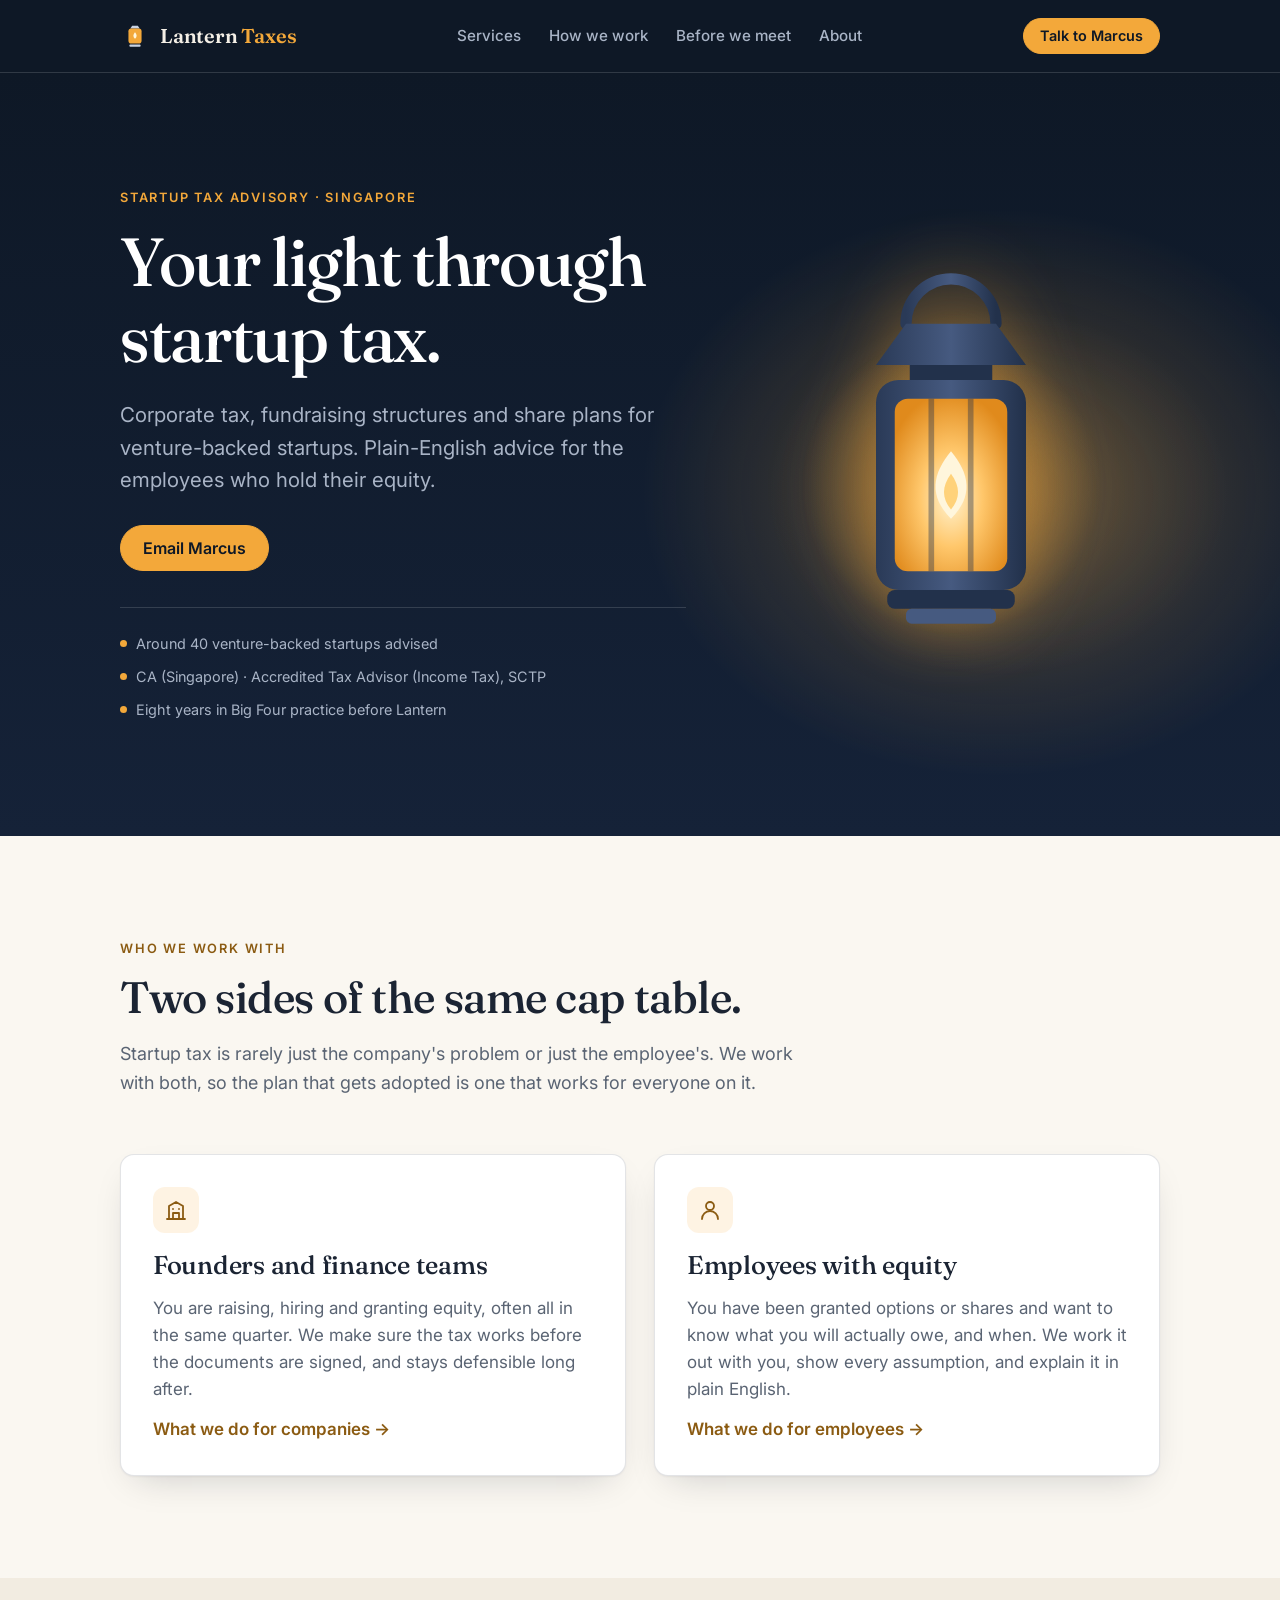
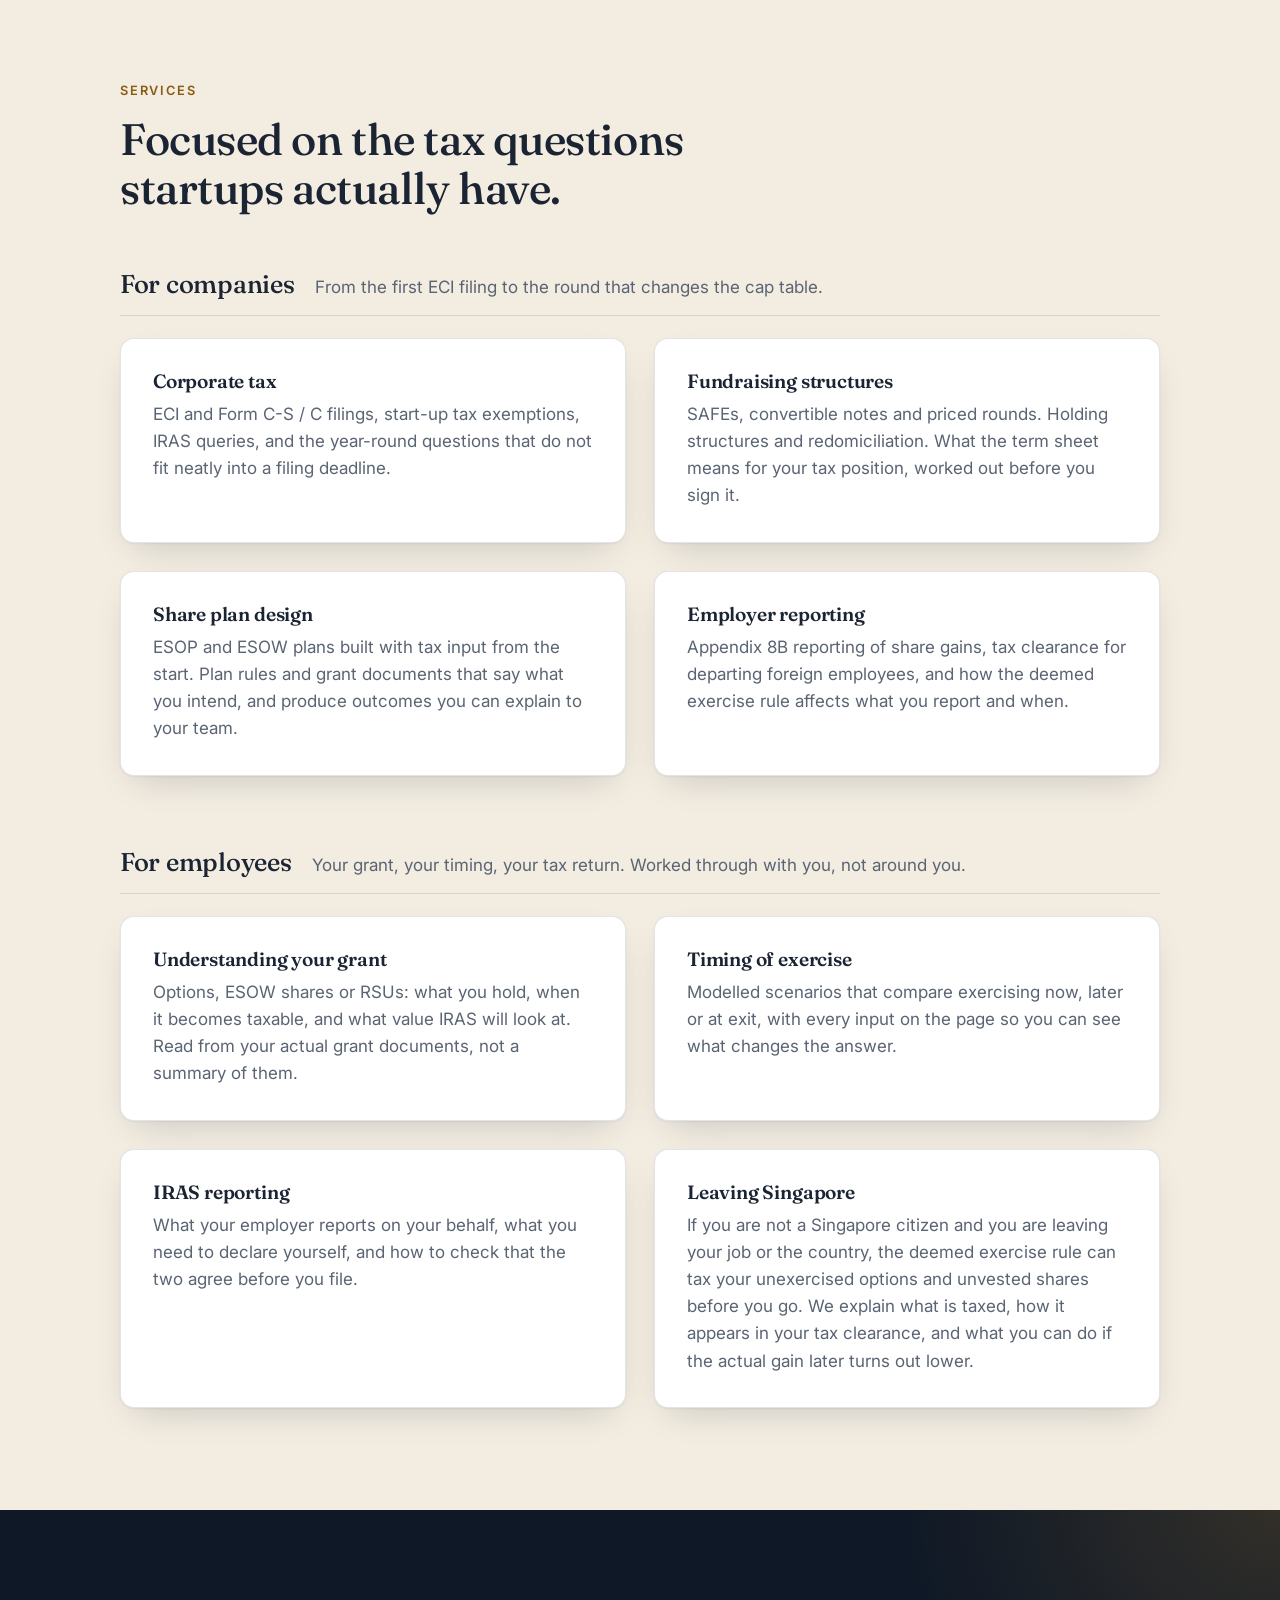
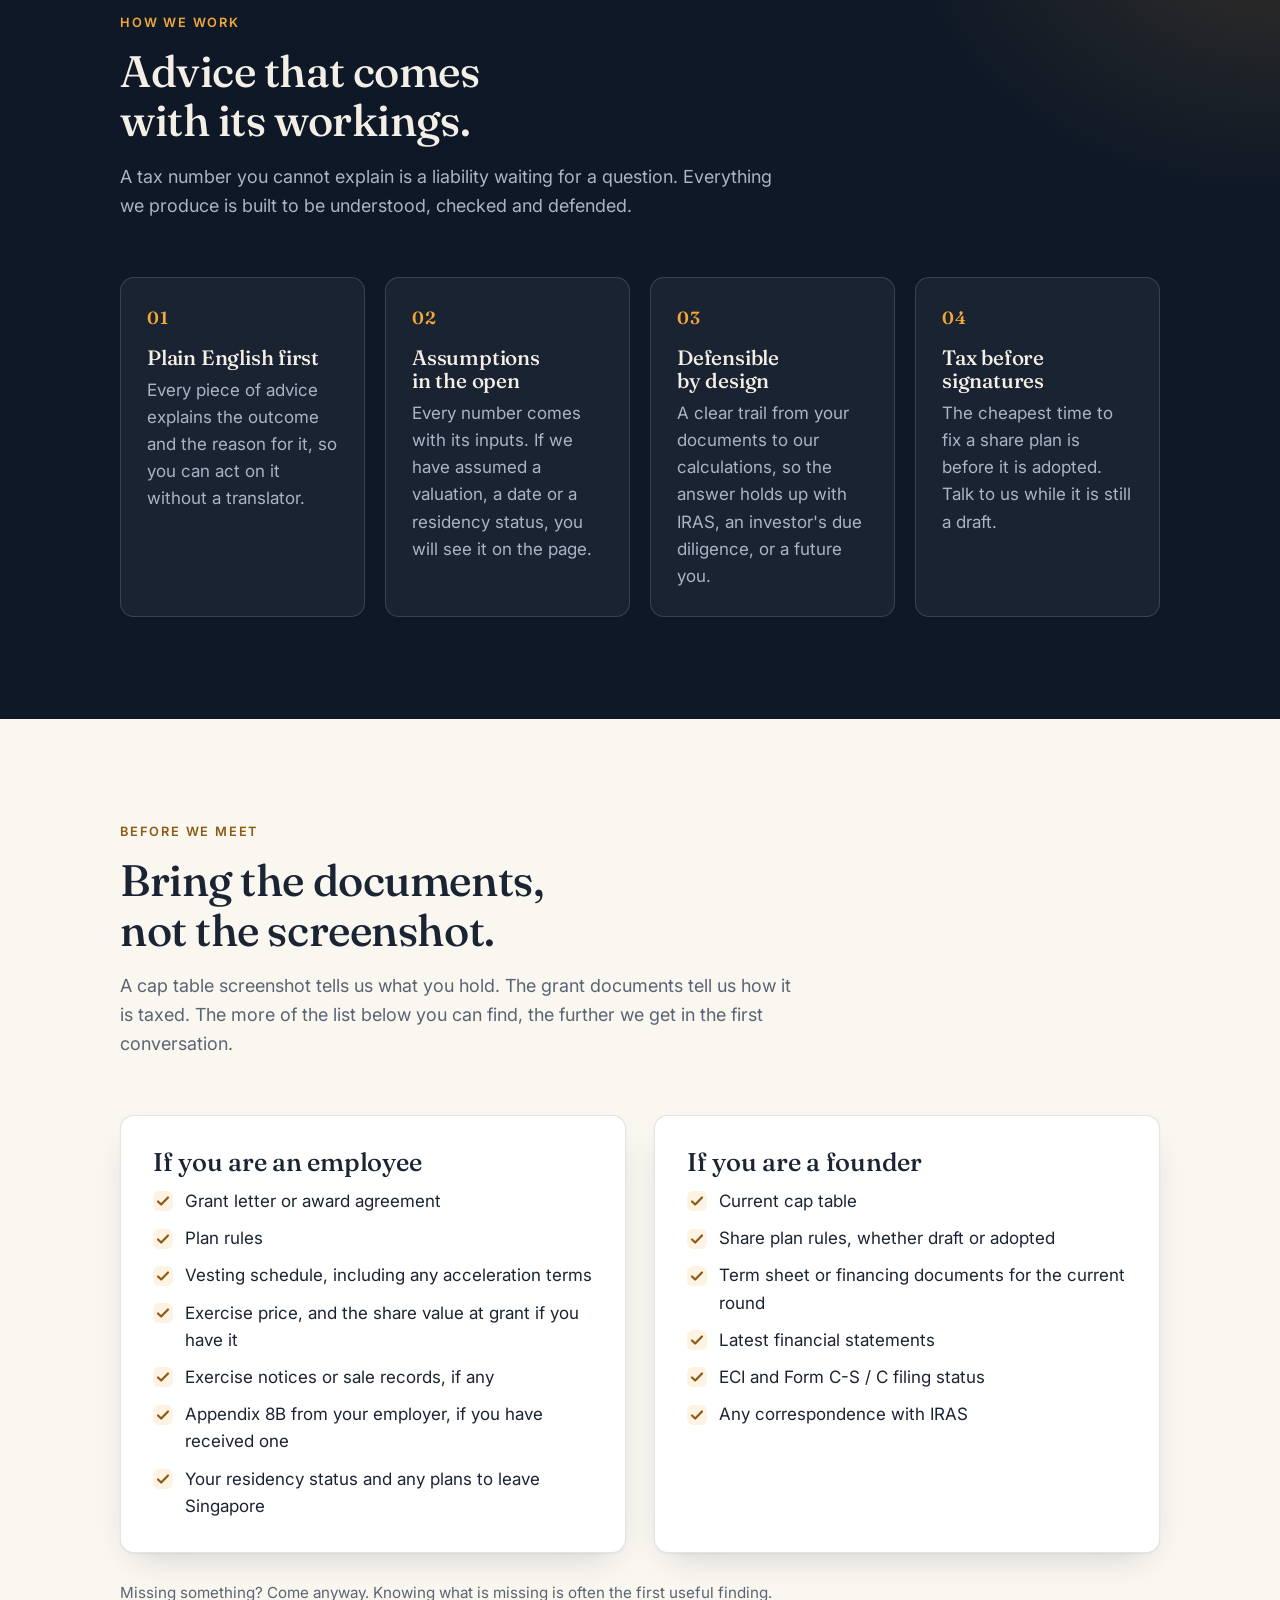
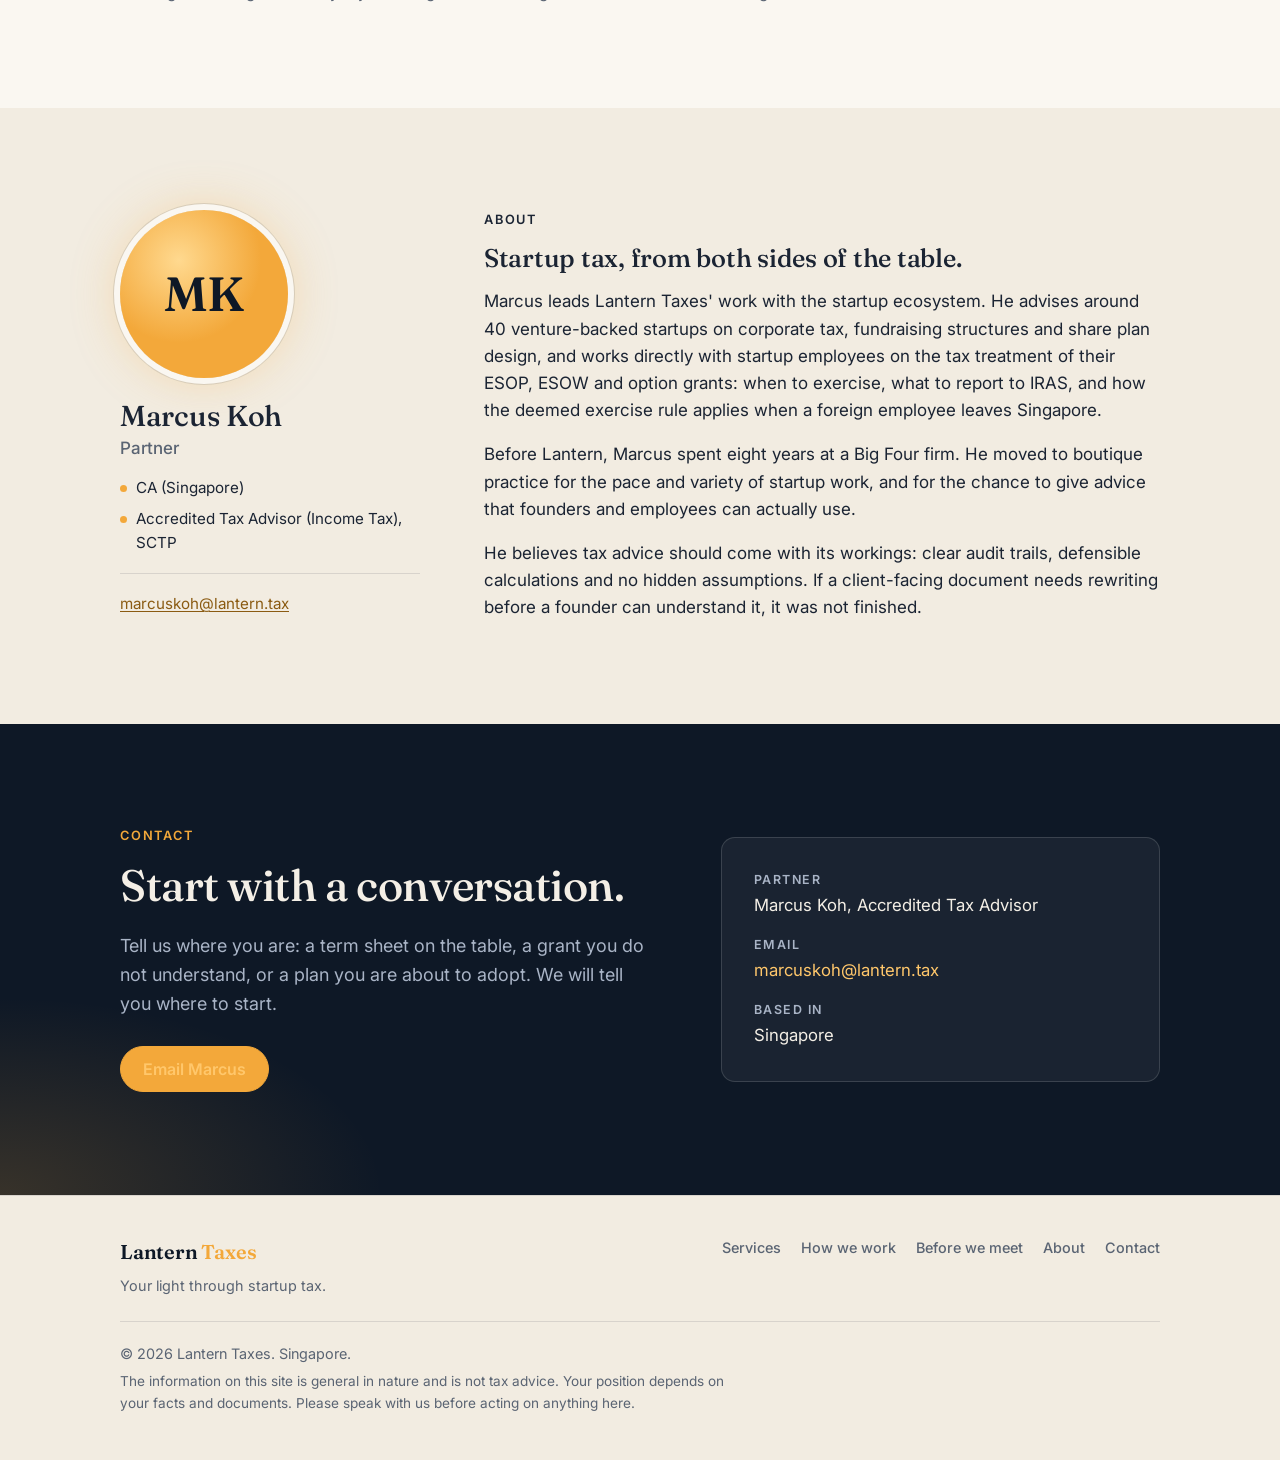
==== index.html @ 27d6fe28 "Add Lantern Taxes landing page Static HTML/CSS landing page for lantern.tax: hero, audience, service" ====
<!DOCTYPE html>
<html lang="en-SG">
<head>
  <meta charset="utf-8">
  <meta name="viewport" content="width=device-width, initial-scale=1">
  <title>Lantern Taxes | Startup tax advisory in Singapore</title>
  <meta name="description" content="Lantern Taxes is a Singapore tax advisory firm for venture-backed startups and the people who hold their equity. Corporate tax, fundraising structures, ESOP and ESOW design, and plain-English advice on option grants, exercise timing and IRAS reporting.">
  <meta name="theme-color" content="#0e1826">
  <link rel="canonical" href="https://lantern.tax/">
  <link rel="icon" href="favicon.svg" type="image/svg+xml">

  <meta property="og:type" content="website">
  <meta property="og:site_name" content="Lantern Taxes">
  <meta property="og:title" content="Lantern Taxes | Your light through startup tax">
  <meta property="og:description" content="Singapore tax advisory for venture-backed startups and their employees. Corporate tax, fundraising structures, share plans and ESOP advice, explained in plain English.">
  <meta property="og:url" content="https://lantern.tax/">
  <meta name="twitter:card" content="summary">

  <link rel="preconnect" href="https://fonts.googleapis.com">
  <link rel="preconnect" href="https://fonts.gstatic.com" crossorigin>
  <link href="https://fonts.googleapis.com/css2?family=Fraunces:wght@500;600&amp;family=Inter:wght@400;500;600&amp;display=swap" rel="stylesheet">
  <link rel="stylesheet" href="styles.css">

  <script type="application/ld+json">
  {
    "@context": "https://schema.org",
    "@type": "AccountingService",
    "name": "Lantern Taxes",
    "url": "https://lantern.tax/",
    "slogan": "Your light through startup tax.",
    "description": "Singapore tax advisory firm for venture-backed startups and their employees: corporate tax, fundraising structures, share plan design, and advice on ESOP, ESOW and option grants.",
    "email": "marcuskoh@lantern.tax",
    "areaServed": { "@type": "Country", "name": "Singapore" },
    "address": { "@type": "PostalAddress", "addressCountry": "SG" },
    "employee": {
      "@type": "Person",
      "name": "Marcus Koh",
      "jobTitle": "Partner, Accredited Tax Advisor (Income Tax)",
      "email": "marcuskoh@lantern.tax"
    }
  }
  </script>
</head>
<body>
  <a class="skip-link" href="#main">Skip to content</a>

  <header class="site-header">
    <div class="container nav">
      <a class="brand" href="#top" aria-label="Lantern Taxes home">
        <svg class="brand-mark" viewBox="0 0 32 32" aria-hidden="true" focusable="false">
          <path d="M11 8h10l-2-3h-6z" fill="#c9d3e3"/>
          <rect x="9" y="8" width="14" height="16" rx="3" fill="#f3a83a"/>
          <path d="M16 12c-2 2.5-2.5 4.5 0 7 2.5-2.5 2-4.5 0-7z" fill="#fff6dc"/>
          <rect x="10" y="25" width="12" height="2.5" rx="1" fill="#c9d3e3"/>
        </svg>
        <span class="brand-name">Lantern <span>Taxes</span></span>
      </a>
      <nav class="nav-links" aria-label="Primary">
        <a href="#services">Services</a>
        <a href="#approach">How we work</a>
        <a href="#prepare">Before we meet</a>
        <a href="#about">About</a>
      </nav>
      <a class="btn btn-primary btn-sm" href="#contact">Talk to Marcus</a>
    </div>
  </header>

  <main id="main">

    <!-- Hero -->
    <section class="hero" id="top">
      <div class="container hero-grid">
        <div class="hero-copy">
          <p class="eyebrow eyebrow-light">Startup tax advisory &middot; Singapore</p>
          <h1>Your light through startup&nbsp;tax.</h1>
          <p class="lead">
            Corporate tax, fundraising structures and share plans for venture-backed startups.
            Plain-English advice for the employees who hold their equity.
          </p>
          <div class="cta-row">
            <a class="btn btn-primary" href="mailto:marcuskoh@lantern.tax?subject=Enquiry%20from%20lantern.tax">Email Marcus</a>
          </div>
          <ul class="proof" aria-label="Credentials">
            <li>Around 40 venture-backed startups advised</li>
            <li>CA (Singapore) &middot; Accredited Tax Advisor (Income Tax), SCTP</li>
            <li>Eight years in Big Four practice before Lantern</li>
          </ul>
        </div>

        <div class="hero-art" aria-hidden="true">
          <svg class="lantern" viewBox="0 0 160 240" xmlns="http://www.w3.org/2000/svg" focusable="false">
            <defs>
              <radialGradient id="glass" cx="50%" cy="58%" r="62%">
                <stop offset="0" stop-color="#fff3d1"/>
                <stop offset=".45" stop-color="#ffc76b"/>
                <stop offset="1" stop-color="#e08a1c"/>
              </radialGradient>
              <linearGradient id="metal" x1="0" y1="0" x2="1" y2="0">
                <stop offset="0" stop-color="#2a3a57"/>
                <stop offset=".5" stop-color="#465a80"/>
                <stop offset="1" stop-color="#22314b"/>
              </linearGradient>
              <radialGradient id="halo" cx="50%" cy="50%" r="50%">
                <stop offset="0" stop-color="#f3a83a" stop-opacity=".5"/>
                <stop offset="1" stop-color="#f3a83a" stop-opacity="0"/>
              </radialGradient>
            </defs>
            <circle class="halo" cx="80" cy="136" r="80" fill="url(#halo)"/>
            <path d="M56 50 A24 24 0 0 1 104 50" fill="none" stroke="url(#metal)" stroke-width="6" stroke-linecap="round"/>
            <path d="M40 72 L120 72 L104 50 L56 50 Z" fill="url(#metal)"/>
            <rect x="58" y="72" width="44" height="8" fill="#22314b"/>
            <rect x="40" y="80" width="80" height="112" rx="12" fill="url(#metal)"/>
            <rect x="50" y="90" width="60" height="92" rx="7" fill="url(#glass)"/>
            <rect x="68" y="90" width="3" height="92" fill="#22314b" opacity=".4"/>
            <rect x="89" y="90" width="3" height="92" fill="#22314b" opacity=".4"/>
            <path class="flame" d="M80 118 C70 130, 68 142, 80 154 C92 142, 90 130, 80 118 Z" fill="#fff6dc"/>
            <path class="flame-core" d="M80 130 C75 137, 75 143, 80 149 C85 143, 85 137, 80 130 Z" fill="#ffd27a"/>
            <rect x="46" y="192" width="68" height="10" rx="4" fill="#22314b"/>
            <rect x="56" y="202" width="48" height="8" rx="3" fill="#465a80"/>
          </svg>
        </div>
      </div>
    </section>

    <!-- Who we help -->
    <section class="section" id="who">
      <div class="container">
        <div class="section-head">
          <p class="eyebrow">Who we work with</p>
          <h2>Two sides of the same cap table.</h2>
          <p class="intro">
            Startup tax is rarely just the company's problem or just the employee's. We work with both, so the plan
            that gets adopted is one that works for everyone on it.
          </p>
        </div>
        <div class="grid grid-2">
          <article class="card card-feature">
            <div class="card-icon" aria-hidden="true">
              <svg viewBox="0 0 24 24" fill="none" stroke="currentColor" stroke-width="1.8" stroke-linecap="round" stroke-linejoin="round"><path d="M3 21h18M5 21V8l7-4 7 4v13M9 21v-6h6v6M9 11h.01M15 11h.01"/></svg>
            </div>
            <h3>Founders and finance teams</h3>
            <p>
              You are raising, hiring and granting equity, often all in the same quarter. We make sure the tax works
              before the documents are signed, and stays defensible long after.
            </p>
            <a class="text-link" href="#for-companies">What we do for companies</a>
          </article>
          <article class="card card-feature">
            <div class="card-icon" aria-hidden="true">
              <svg viewBox="0 0 24 24" fill="none" stroke="currentColor" stroke-width="1.8" stroke-linecap="round" stroke-linejoin="round"><circle cx="12" cy="8" r="4"/><path d="M4 21a8 8 0 0 1 16 0"/></svg>
            </div>
            <h3>Employees with equity</h3>
            <p>
              You have been granted options or shares and want to know what you will actually owe, and when. We work
              it out with you, show every assumption, and explain it in plain English.
            </p>
            <a class="text-link" href="#for-employees">What we do for employees</a>
          </article>
        </div>
      </div>
    </section>

    <!-- Services -->
    <section class="section section-alt" id="services">
      <div class="container">
        <div class="section-head">
          <p class="eyebrow">Services</p>
          <h2>Focused on the tax questions startups actually have.</h2>
        </div>

        <div class="service-group" id="for-companies">
          <div class="service-group-head">
            <h3>For companies</h3>
            <p>From the first ECI filing to the round that changes the cap table.</p>
          </div>
          <div class="grid grid-2">
            <article class="card">
              <h4>Corporate tax</h4>
              <p>
                ECI and Form C-S / C filings, start-up tax exemptions, IRAS queries, and the year-round questions
                that do not fit neatly into a filing deadline.
              </p>
            </article>
            <article class="card">
              <h4>Fundraising structures</h4>
              <p>
                SAFEs, convertible notes and priced rounds. Holding structures and redomiciliation. What the term
                sheet means for your tax position, worked out before you sign it.
              </p>
            </article>
            <article class="card">
              <h4>Share plan design</h4>
              <p>
                ESOP and ESOW plans built with tax input from the start. Plan rules and grant documents that say what
                you intend, and produce outcomes you can explain to your team.
              </p>
            </article>
            <article class="card">
              <h4>Employer reporting</h4>
              <p>
                Appendix 8B reporting of share gains, tax clearance for departing foreign employees, and how the
                deemed exercise rule affects what you report and when.
              </p>
            </article>
          </div>
        </div>

        <div class="service-group" id="for-employees">
          <div class="service-group-head">
            <h3>For employees</h3>
            <p>Your grant, your timing, your tax return. Worked through with you, not around you.</p>
          </div>
          <div class="grid grid-2">
            <article class="card">
              <h4>Understanding your grant</h4>
              <p>
                Options, ESOW shares or RSUs: what you hold, when it becomes taxable, and what value IRAS will look
                at. Read from your actual grant documents, not a summary of them.
              </p>
            </article>
            <article class="card">
              <h4>Timing of exercise</h4>
              <p>
                Modelled scenarios that compare exercising now, later or at exit, with every input on the page so you
                can see what changes the answer.
              </p>
            </article>
            <article class="card">
              <h4>IRAS reporting</h4>
              <p>
                What your employer reports on your behalf, what you need to declare yourself, and how to check that
                the two agree before you file.
              </p>
            </article>
            <article class="card">
              <h4>Leaving Singapore</h4>
              <p>
                If you are not a Singapore citizen and you are leaving your job or the country, the deemed exercise
                rule can tax your unexercised options and unvested shares before you go. We explain what is taxed,
                how it appears in your tax clearance, and what you can do if the actual gain later turns out lower.
              </p>
            </article>
          </div>
        </div>
      </div>
    </section>

    <!-- How we work -->
    <section class="section section-dark" id="approach">
      <div class="container">
        <div class="section-head">
          <p class="eyebrow eyebrow-light">How we work</p>
          <h2>Advice that comes with its workings.</h2>
          <p class="intro">
            A tax number you cannot explain is a liability waiting for a question. Everything we produce is built to
            be understood, checked and defended.
          </p>
        </div>
        <ol class="principles">
          <li>
            <span class="principle-num" aria-hidden="true">01</span>
            <h3>Plain English first</h3>
            <p>Every piece of advice explains the outcome and the reason for it, so you can act on it without a translator.</p>
          </li>
          <li>
            <span class="principle-num" aria-hidden="true">02</span>
            <h3>Assumptions in the open</h3>
            <p>Every number comes with its inputs. If we have assumed a valuation, a date or a residency status, you will see it on the page.</p>
          </li>
          <li>
            <span class="principle-num" aria-hidden="true">03</span>
            <h3>Defensible by design</h3>
            <p>A clear trail from your documents to our calculations, so the answer holds up with IRAS, an investor's due diligence, or a future you.</p>
          </li>
          <li>
            <span class="principle-num" aria-hidden="true">04</span>
            <h3>Tax before signatures</h3>
            <p>The cheapest time to fix a share plan is before it is adopted. Talk to us while it is still a draft.</p>
          </li>
        </ol>
      </div>
    </section>

    <!-- Before we meet -->
    <section class="section" id="prepare">
      <div class="container">
        <div class="section-head">
          <p class="eyebrow">Before we meet</p>
          <h2>Bring the documents, not the screenshot.</h2>
          <p class="intro">
            A cap table screenshot tells us what you hold. The grant documents tell us how it is taxed. The more of
            the list below you can find, the further we get in the first conversation.
          </p>
        </div>
        <div class="grid grid-2">
          <div class="card">
            <h3>If you are an employee</h3>
            <ul class="checklist">
              <li>Grant letter or award agreement</li>
              <li>Plan rules</li>
              <li>Vesting schedule, including any acceleration terms</li>
              <li>Exercise price, and the share value at grant if you have it</li>
              <li>Exercise notices or sale records, if any</li>
              <li>Appendix 8B from your employer, if you have received one</li>
              <li>Your residency status and any plans to leave Singapore</li>
            </ul>
          </div>
          <div class="card">
            <h3>If you are a founder</h3>
            <ul class="checklist">
              <li>Current cap table</li>
              <li>Share plan rules, whether draft or adopted</li>
              <li>Term sheet or financing documents for the current round</li>
              <li>Latest financial statements</li>
              <li>ECI and Form C-S / C filing status</li>
              <li>Any correspondence with IRAS</li>
            </ul>
          </div>
        </div>
        <p class="footnote">Missing something? Come anyway. Knowing what is missing is often the first useful finding.</p>
      </div>
    </section>

    <!-- About -->
    <section class="section section-alt" id="about">
      <div class="container about-grid">
        <div class="about-side">
          <!-- Replace this block with <img class="portrait" src="marcus-koh.jpg" alt="Marcus Koh"> when a photo is available. -->
          <div class="portrait portrait-initials" role="img" aria-label="Marcus Koh">MK</div>
          <h2 class="about-name">Marcus Koh</h2>
          <p class="about-role">Partner</p>
          <ul class="credentials">
            <li>CA (Singapore)</li>
            <li>Accredited Tax Advisor (Income Tax), SCTP</li>
          </ul>
          <ul class="contact-mini">
            <li><a href="mailto:marcuskoh@lantern.tax">marcuskoh@lantern.tax</a></li>
          </ul>
        </div>
        <div class="about-body">
          <p class="eyebrow">About</p>
          <h3 class="about-heading">Startup tax, from both sides of the table.</h3>
          <p>
            Marcus leads Lantern Taxes' work with the startup ecosystem. He advises around 40 venture-backed startups
            on corporate tax, fundraising structures and share plan design, and works directly with startup employees
            on the tax treatment of their ESOP, ESOW and option grants: when to exercise, what to report to IRAS, and
            how the deemed exercise rule applies when a foreign employee leaves Singapore.
          </p>
          <p>
            Before Lantern, Marcus spent eight years at a Big Four firm. He moved to boutique practice for the pace
            and variety of startup work, and for the chance to give advice that founders and employees can actually
            use.
          </p>
          <p>
            He believes tax advice should come with its workings: clear audit trails, defensible calculations and no
            hidden assumptions. If a client-facing document needs rewriting before a founder can understand it, it
            was not finished.
          </p>
        </div>
      </div>
    </section>

    <!-- Contact -->
    <section class="section section-dark section-contact" id="contact">
      <div class="container contact-grid">
        <div class="contact-copy">
          <p class="eyebrow eyebrow-light">Contact</p>
          <h2>Start with a conversation.</h2>
          <p class="intro">
            Tell us where you are: a term sheet on the table, a grant you do not understand, or a plan you are about
            to adopt. We will tell you where to start.
          </p>
          <div class="cta-row">
            <a class="btn btn-primary" href="mailto:marcuskoh@lantern.tax?subject=Enquiry%20from%20lantern.tax">Email Marcus</a>
          </div>
        </div>
        <div class="contact-card">
          <dl>
            <div>
              <dt>Partner</dt>
              <dd>Marcus Koh, Accredited Tax Advisor</dd>
            </div>
            <div>
              <dt>Email</dt>
              <dd><a href="mailto:marcuskoh@lantern.tax">marcuskoh@lantern.tax</a></dd>
            </div>
            <div>
              <dt>Based in</dt>
              <dd>Singapore</dd>
            </div>
          </dl>
        </div>
      </div>
    </section>

  </main>

  <footer class="site-footer">
    <div class="container footer-grid">
      <div class="footer-brand">
        <span class="brand-name">Lantern <span>Taxes</span></span>
        <p>Your light through startup tax.</p>
      </div>
      <nav class="footer-links" aria-label="Footer">
        <a href="#services">Services</a>
        <a href="#approach">How we work</a>
        <a href="#prepare">Before we meet</a>
        <a href="#about">About</a>
        <a href="#contact">Contact</a>
      </nav>
      <div class="footer-meta">
        <p>&copy; 2026 Lantern Taxes. Singapore.</p>
        <p class="disclaimer">
          The information on this site is general in nature and is not tax advice. Your position depends on your
          facts and documents. Please speak with us before acting on anything here.
        </p>
      </div>
    </div>
  </footer>
</body>
</html>
---- styles.css ----
/* ==========================================================================
   Lantern Taxes — styles.css
   Static landing page. No build step. Fonts: Fraunces (display) + Inter (body).
   ========================================================================== */

:root {
  --ink: #0e1826;
  --ink-2: #152238;
  --ink-3: #1d2d47;
  --paper: #faf7f1;
  --paper-2: #f2ece1;
  --card: #ffffff;
  --card-dark: rgba(255, 255, 255, 0.05);

  --text: #1b2433;
  --muted: #5a6473;
  --text-on-dark: #f4efe6;
  --muted-on-dark: #a9b4c6;

  --amber: #f3a83a;
  --amber-2: #ffc76b;
  --amber-soft: rgba(243, 168, 58, 0.14);
  --brass: #8b5b12;

  --line: rgba(27, 36, 51, 0.12);
  --line-dark: rgba(255, 255, 255, 0.14);

  --radius: 14px;
  --radius-sm: 10px;
  --shadow: 0 1px 2px rgba(14, 24, 38, 0.05), 0 14px 36px -16px rgba(14, 24, 38, 0.22);

  --font-display: "Fraunces", Georgia, "Times New Roman", serif;
  --font-body: "Inter", system-ui, -apple-system, "Segoe UI", Roboto, Helvetica, Arial, sans-serif;

  --container: 1120px;
  --gutter: clamp(16px, 4vw, 40px);
  --section-y: clamp(56px, 8vw, 104px);
}

/* Reset ----------------------------------------------------------------- */

*, *::before, *::after { box-sizing: border-box; }

html {
  scroll-behavior: smooth;
  -webkit-text-size-adjust: 100%;
}

body {
  margin: 0;
  font-family: var(--font-body);
  font-size: 17px;
  line-height: 1.6;
  color: var(--text);
  background: var(--paper);
  -webkit-font-smoothing: antialiased;
  text-rendering: optimizeLegibility;
}

img, svg { display: block; max-width: 100%; }

h1, h2, h3, h4 {
  font-family: var(--font-display);
  font-weight: 500;
  line-height: 1.12;
  letter-spacing: -0.01em;
  margin: 0 0 0.5em;
  text-wrap: balance;
}

h1 { font-size: clamp(2.5rem, 6vw, 4.25rem); letter-spacing: -0.02em; }
h2 { font-size: clamp(1.9rem, 4vw, 2.75rem); }
h3 { font-size: clamp(1.3rem, 2.2vw, 1.6rem); }
h4 { font-size: 1.2rem; font-weight: 600; }

p { margin: 0 0 1em; }
p:last-child { margin-bottom: 0; }

a { color: var(--brass); text-decoration-thickness: 1px; text-underline-offset: 0.15em; }
a:hover { color: var(--ink); }

ul, ol { margin: 0; padding: 0; }

:focus-visible {
  outline: 3px solid var(--amber);
  outline-offset: 3px;
  border-radius: 4px;
}

.skip-link {
  position: absolute;
  left: 16px;
  top: -100px;
  padding: 10px 14px;
  background: var(--amber);
  color: var(--ink);
  border-radius: 8px;
  font-weight: 600;
  z-index: 100;
}
.skip-link:focus { top: 16px; }

/* Layout ---------------------------------------------------------------- */

.container {
  width: 100%;
  max-width: var(--container);
  margin-inline: auto;
  padding-inline: var(--gutter);
}

.section { padding-block: var(--section-y); }
.section-alt { background: var(--paper-2); }

.section-dark {
  background:
    radial-gradient(50% 60% at 100% 0%, rgba(243, 168, 58, 0.16), transparent 60%),
    var(--ink);
  color: var(--text-on-dark);
}
.section-dark h2, .section-dark h3 { color: var(--text-on-dark); }
.section-dark .intro { color: var(--muted-on-dark); }
.section-dark a { color: var(--amber-2); }
.section-dark a:hover { color: #fff; }

.section-head {
  max-width: 680px;
  margin-bottom: clamp(32px, 5vw, 56px);
}
.section-head h2 { margin-bottom: 0.4em; }

.intro {
  font-size: 1.125rem;
  color: var(--muted);
}

.eyebrow {
  font-size: 0.8rem;
  font-weight: 600;
  letter-spacing: 0.14em;
  text-transform: uppercase;
  color: var(--brass);
  margin: 0 0 14px;
}
.eyebrow-light { color: var(--amber); }

.grid { display: grid; gap: clamp(16px, 2.5vw, 28px); }
@media (min-width: 720px) {
  .grid-2 { grid-template-columns: repeat(2, minmax(0, 1fr)); }
}

/* Buttons --------------------------------------------------------------- */

.btn {
  display: inline-flex;
  align-items: center;
  justify-content: center;
  gap: 8px;
  padding: 14px 22px;
  border-radius: 999px;
  font-weight: 600;
  font-size: 1rem;
  line-height: 1;
  text-decoration: none;
  border: 1.5px solid transparent;
  transition: background-color 160ms ease, border-color 160ms ease, color 160ms ease, transform 160ms ease;
  white-space: nowrap;
}
.btn:active { transform: translateY(1px); }

.btn-primary {
  background: var(--amber);
  color: var(--ink);
  border-color: var(--amber);
}
.btn-primary:hover { background: var(--amber-2); border-color: var(--amber-2); color: var(--ink); }

.btn-ghost {
  background: transparent;
  color: var(--text-on-dark);
  border-color: var(--line-dark);
}
.btn-ghost:hover {
  background: rgba(255, 255, 255, 0.07);
  border-color: rgba(255, 255, 255, 0.35);
  color: #fff;
}

.btn-sm { padding: 10px 16px; font-size: 0.9rem; }

.cta-row {
  display: flex;
  flex-wrap: wrap;
  gap: 12px;
  margin-top: 28px;
}

.text-link {
  display: inline-block;
  margin-top: 8px;
  font-weight: 600;
  text-decoration: none;
}
.text-link::after { content: " \2192"; }
.text-link:hover { text-decoration: underline; }

/* Header ---------------------------------------------------------------- */

.site-header {
  background: var(--ink);
  color: var(--text-on-dark);
  border-bottom: 1px solid var(--line-dark);
}

.nav {
  display: flex;
  align-items: center;
  justify-content: space-between;
  gap: 24px;
  min-height: 72px;
}

.brand {
  display: inline-flex;
  align-items: center;
  gap: 10px;
  color: inherit;
  text-decoration: none;
}
.brand:hover { color: inherit; }
.brand-mark { width: 30px; height: 30px; flex: none; }

.brand-name {
  font-family: var(--font-display);
  font-weight: 600;
  font-size: 1.25rem;
  letter-spacing: -0.01em;
}
.brand-name span { color: var(--amber); }

.nav-links {
  display: none;
  gap: 28px;
}
.nav-links a {
  color: var(--muted-on-dark);
  text-decoration: none;
  font-weight: 500;
  font-size: 0.95rem;
}
.nav-links a:hover { color: #fff; }

@media (min-width: 860px) {
  .nav-links { display: flex; }
}

/* Hero ------------------------------------------------------------------ */

.hero {
  position: relative;
  overflow: hidden;
  color: var(--text-on-dark);
  background:
    radial-gradient(55% 45% at 50% 105%, rgba(243, 168, 58, 0.28), transparent 65%),
    linear-gradient(180deg, var(--ink) 0%, var(--ink-2) 100%);
  padding-block: clamp(56px, 8vw, 112px) 0;
}

.hero-grid {
  display: grid;
  gap: 40px;
  align-items: center;
}

.hero h1 { color: #fff; margin-bottom: 0.35em; }

.hero .lead {
  font-size: clamp(1.1rem, 1.6vw, 1.3rem);
  color: var(--muted-on-dark);
  max-width: 34em;
}

.proof {
  list-style: none;
  display: flex;
  flex-wrap: wrap;
  gap: 10px 22px;
  margin-top: 36px;
  padding-top: 24px;
  border-top: 1px solid var(--line-dark);
  font-size: 0.9rem;
  color: var(--muted-on-dark);
}
.proof li {
  position: relative;
  padding-left: 16px;
}
.proof li::before {
  content: "";
  position: absolute;
  left: 0;
  top: 0.55em;
  width: 7px;
  height: 7px;
  border-radius: 50%;
  background: var(--amber);
}

.hero-art {
  display: flex;
  justify-content: center;
  align-items: flex-end;
  min-height: 260px;
}

.lantern {
  width: clamp(180px, 40vw, 300px);
  height: auto;
  filter: drop-shadow(0 0 32px rgba(243, 168, 58, 0.45));
}

@media (min-width: 860px) {
  .hero {
    background:
      radial-gradient(45% 60% at 78% 55%, rgba(243, 168, 58, 0.30), transparent 62%),
      radial-gradient(30% 40% at 78% 55%, rgba(255, 199, 107, 0.16), transparent 60%),
      linear-gradient(180deg, var(--ink) 0%, var(--ink-2) 100%);
    padding-block: clamp(72px, 9vw, 128px);
  }
  .hero-grid { grid-template-columns: 1.15fr 0.85fr; gap: 56px; }
  .hero-art { align-items: center; min-height: 0; }
}

/* Flame animation, opt-in to motion only */
@media (prefers-reduced-motion: no-preference) {
  .flame { animation: flicker 3.2s ease-in-out infinite; transform-origin: 80px 154px; }
  .flame-core { animation: flicker 2.4s ease-in-out infinite reverse; transform-origin: 80px 149px; }
  .halo { animation: breathe 5s ease-in-out infinite; transform-origin: 80px 136px; }
}
@keyframes flicker {
  0%, 100% { transform: scale(1) translateY(0); opacity: 1; }
  40% { transform: scale(1.04, 1.08) translateY(-1px); opacity: 0.94; }
  70% { transform: scale(0.97, 1.02) translateY(0.5px); opacity: 1; }
}
@keyframes breathe {
  0%, 100% { transform: scale(1); opacity: 1; }
  50% { transform: scale(1.06); opacity: 0.85; }
}

/* Cards ----------------------------------------------------------------- */

.card {
  background: var(--card);
  border: 1px solid var(--line);
  border-radius: var(--radius);
  padding: clamp(22px, 3vw, 32px);
  box-shadow: var(--shadow);
}
.card h3, .card h4 { margin-bottom: 0.45em; }
.card p { color: var(--muted); }
.card p:last-of-type { margin-bottom: 0; }

.card-feature {
  display: flex;
  flex-direction: column;
  gap: 4px;
}
.card-feature p { flex: 1; }

.card-icon {
  width: 46px;
  height: 46px;
  border-radius: 12px;
  background: var(--amber-soft);
  color: var(--brass);
  display: grid;
  place-items: center;
  margin-bottom: 14px;
}
.card-icon svg { width: 24px; height: 24px; }

/* Services -------------------------------------------------------------- */

.service-group + .service-group { margin-top: clamp(40px, 6vw, 72px); }

.service-group-head {
  display: flex;
  flex-wrap: wrap;
  align-items: baseline;
  gap: 6px 20px;
  margin-bottom: 22px;
  padding-bottom: 14px;
  border-bottom: 1px solid var(--line);
}
.service-group-head h3 { margin: 0; }
.service-group-head p { margin: 0; color: var(--muted); }

/* Principles ------------------------------------------------------------ */

.principles {
  list-style: none;
  display: grid;
  gap: 16px;
}
.principles li {
  position: relative;
  padding: 26px 26px 26px 26px;
  border: 1px solid var(--line-dark);
  border-radius: var(--radius);
  background: var(--card-dark);
}
.principles h3 {
  font-size: 1.3rem;
  margin: 0 0 0.35em;
}
.principles p { color: var(--muted-on-dark); margin: 0; }

.principle-num {
  display: block;
  font-family: var(--font-display);
  font-size: 1.1rem;
  font-weight: 600;
  color: var(--amber);
  margin-bottom: 14px;
  letter-spacing: 0.04em;
}

@media (min-width: 720px) {
  .principles { grid-template-columns: repeat(2, minmax(0, 1fr)); gap: 20px; }
}
@media (min-width: 1000px) {
  .principles { grid-template-columns: repeat(4, minmax(0, 1fr)); }
}

/* Checklist ------------------------------------------------------------- */

.checklist {
  list-style: none;
  display: grid;
  gap: 10px;
}
.checklist li {
  position: relative;
  padding-left: 32px;
  color: var(--text);
}
.checklist li::before {
  content: "";
  position: absolute;
  left: 0;
  top: 0.2em;
  width: 20px;
  height: 20px;
  border-radius: 6px;
  background-color: var(--amber-soft);
  background-image: url("data:image/svg+xml,%3Csvg xmlns='http://www.w3.org/2000/svg' viewBox='0 0 20 20' fill='none' stroke='%238b5b12' stroke-width='2.2' stroke-linecap='round' stroke-linejoin='round'%3E%3Cpath d='M5 10.5l3.2 3L15 6.5'/%3E%3C/svg%3E");
  background-repeat: no-repeat;
  background-position: center;
}

.footnote {
  margin-top: 28px;
  color: var(--muted);
  font-size: 0.95rem;
}

/* About ----------------------------------------------------------------- */

.about-grid {
  display: grid;
  gap: 40px;
  align-items: start;
}
@media (min-width: 860px) {
  .about-grid { grid-template-columns: 300px 1fr; gap: 64px; }
}

.portrait {
  width: 168px;
  height: 168px;
  border-radius: 50%;
  object-fit: cover;
  margin-bottom: 22px;
}
.portrait-initials {
  display: grid;
  place-items: center;
  font-family: var(--font-display);
  font-weight: 600;
  font-size: 3rem;
  color: var(--ink);
  background: radial-gradient(70% 70% at 35% 30%, #ffd98f, var(--amber) 70%);
  box-shadow: 0 0 0 6px var(--paper), 0 0 0 7px var(--line), 0 0 48px rgba(243, 168, 58, 0.35);
}

.about-name { font-size: 1.8rem; margin-bottom: 0.1em; }
.about-role { color: var(--muted); font-weight: 500; margin-bottom: 14px; }

.credentials, .contact-mini {
  list-style: none;
  display: grid;
  gap: 6px;
  font-size: 0.95rem;
}
.credentials li {
  position: relative;
  padding-left: 16px;
  color: var(--text);
}
.credentials li::before {
  content: "";
  position: absolute;
  left: 0;
  top: 0.6em;
  width: 7px;
  height: 7px;
  border-radius: 50%;
  background: var(--amber);
}
.contact-mini {
  margin-top: 18px;
  padding-top: 18px;
  border-top: 1px solid var(--line);
}

.about-heading { margin-bottom: 0.6em; }
.about-body p { color: var(--text); }
.about-body p + p { margin-top: 0; }

/* Contact --------------------------------------------------------------- */

.section-contact {
  background:
    radial-gradient(50% 70% at 0% 100%, rgba(243, 168, 58, 0.18), transparent 60%),
    var(--ink);
}

.contact-grid {
  display: grid;
  gap: 40px;
  align-items: center;
}
@media (min-width: 860px) {
  .contact-grid { grid-template-columns: 1.1fr 0.9fr; gap: 64px; }
}
.contact-copy .intro { max-width: 32em; }

.contact-card {
  background: var(--card-dark);
  border: 1px solid var(--line-dark);
  border-radius: var(--radius);
  padding: clamp(22px, 3vw, 32px);
}
.contact-card dl {
  margin: 0;
  display: grid;
  gap: 16px;
}
.contact-card dt {
  font-size: 0.78rem;
  font-weight: 600;
  letter-spacing: 0.12em;
  text-transform: uppercase;
  color: var(--muted-on-dark);
  margin-bottom: 2px;
}
.contact-card dd {
  margin: 0;
  font-size: 1.05rem;
  color: var(--text-on-dark);
}
.contact-card dd a { text-decoration: none; }
.contact-card dd a:hover { text-decoration: underline; }

/* Footer ---------------------------------------------------------------- */

.site-footer {
  background: var(--paper-2);
  border-top: 1px solid var(--line);
  padding-block: 40px;
  font-size: 0.9rem;
  color: var(--muted);
}

.footer-grid {
  display: grid;
  gap: 24px;
}
@media (min-width: 860px) {
  .footer-grid { grid-template-columns: 1fr auto; }
  .footer-meta { grid-column: 1 / -1; }
}

.footer-brand .brand-name { color: var(--ink); }
.footer-brand p { margin: 6px 0 0; }

.footer-links {
  display: flex;
  flex-wrap: wrap;
  gap: 8px 20px;
  align-content: start;
}
.footer-links a {
  color: var(--muted);
  text-decoration: none;
  font-weight: 500;
}
.footer-links a:hover { color: var(--ink); }

.footer-meta {
  padding-top: 20px;
  border-top: 1px solid var(--line);
}
.footer-meta p { margin: 0 0 6px; }
.disclaimer { max-width: 70ch; font-size: 0.85rem; }

/* 404 ------------------------------------------------------------------- */

.page-404 {
  min-height: calc(100vh - 72px);
  display: grid;
  place-items: center;
  text-align: center;
  color: var(--text-on-dark);
  background:
    radial-gradient(55% 45% at 50% 100%, rgba(243, 168, 58, 0.28), transparent 65%),
    linear-gradient(180deg, var(--ink) 0%, var(--ink-2) 100%);
  padding: var(--section-y) var(--gutter);
}
.page-404 h1 { color: #fff; }
.page-404 p { color: var(--muted-on-dark); max-width: 36em; margin-inline: auto; }
.page-404 .lantern { margin: 0 auto 28px; width: 140px; }
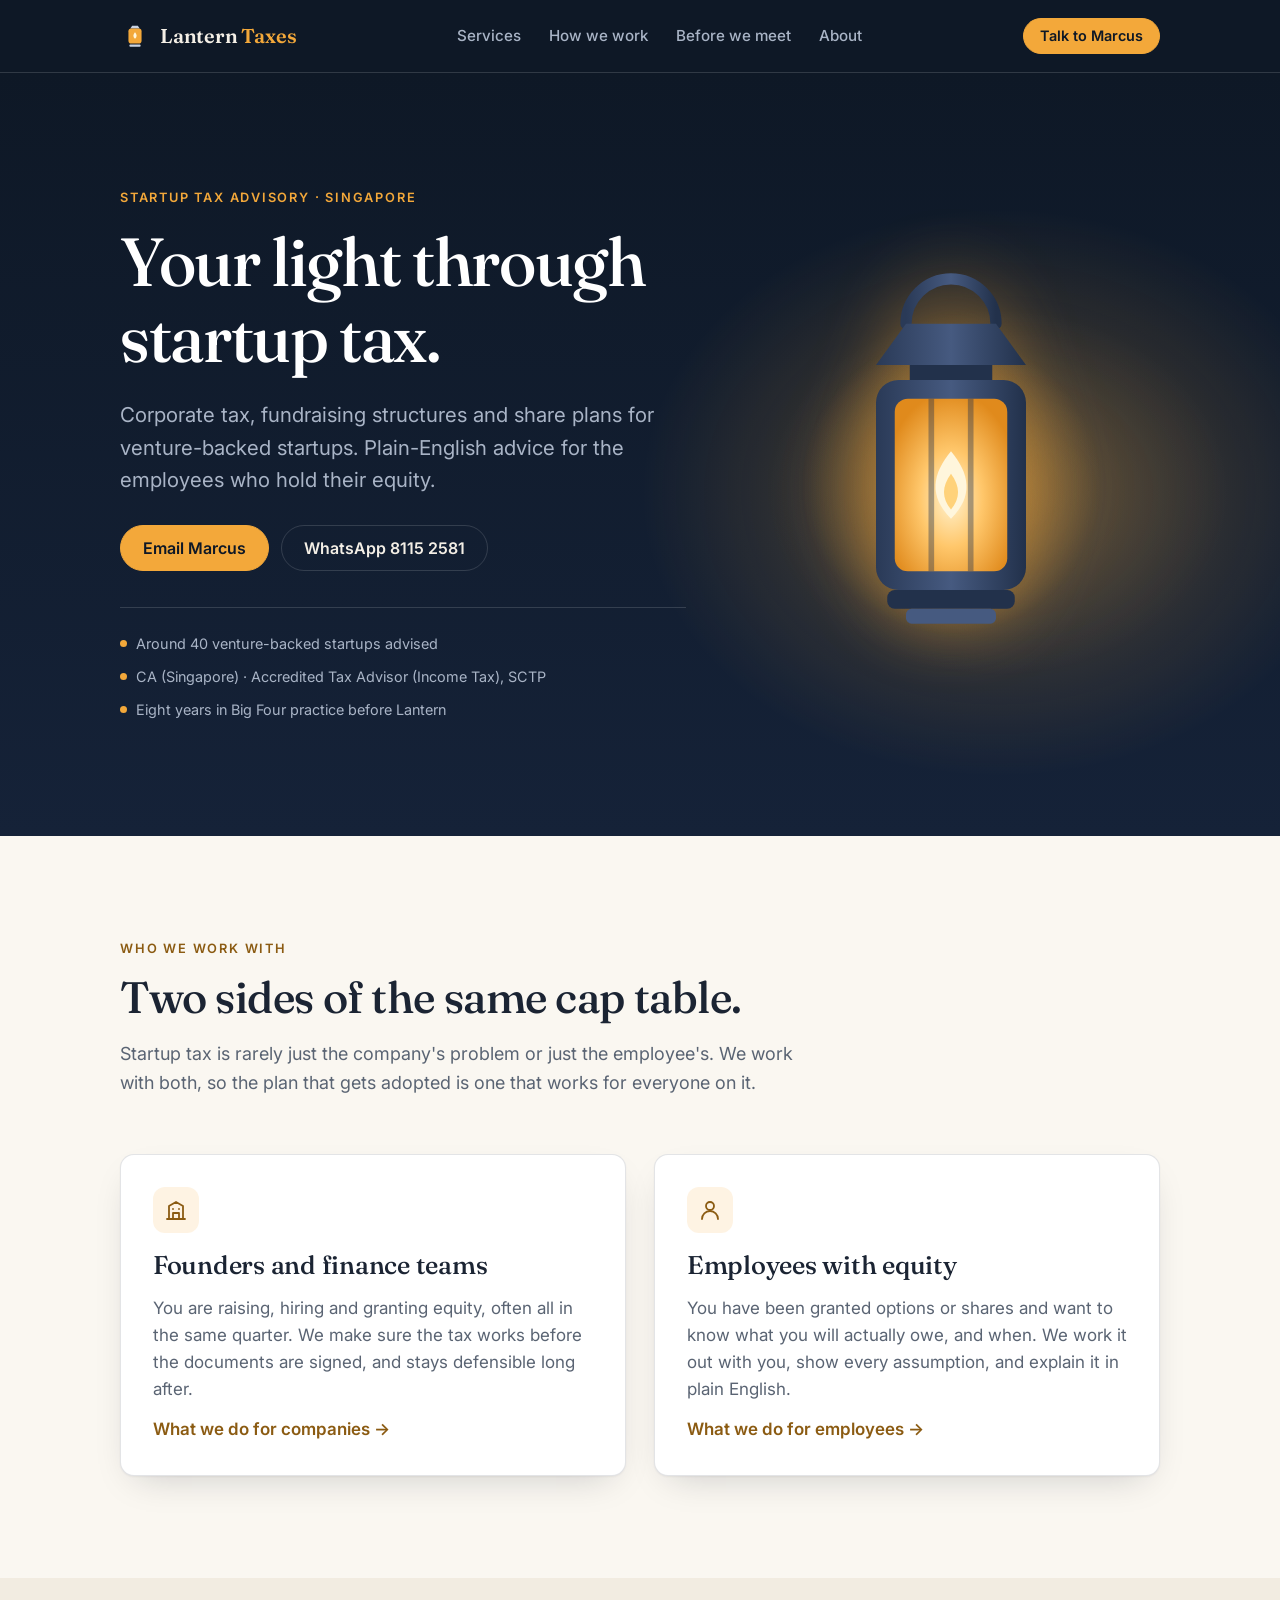
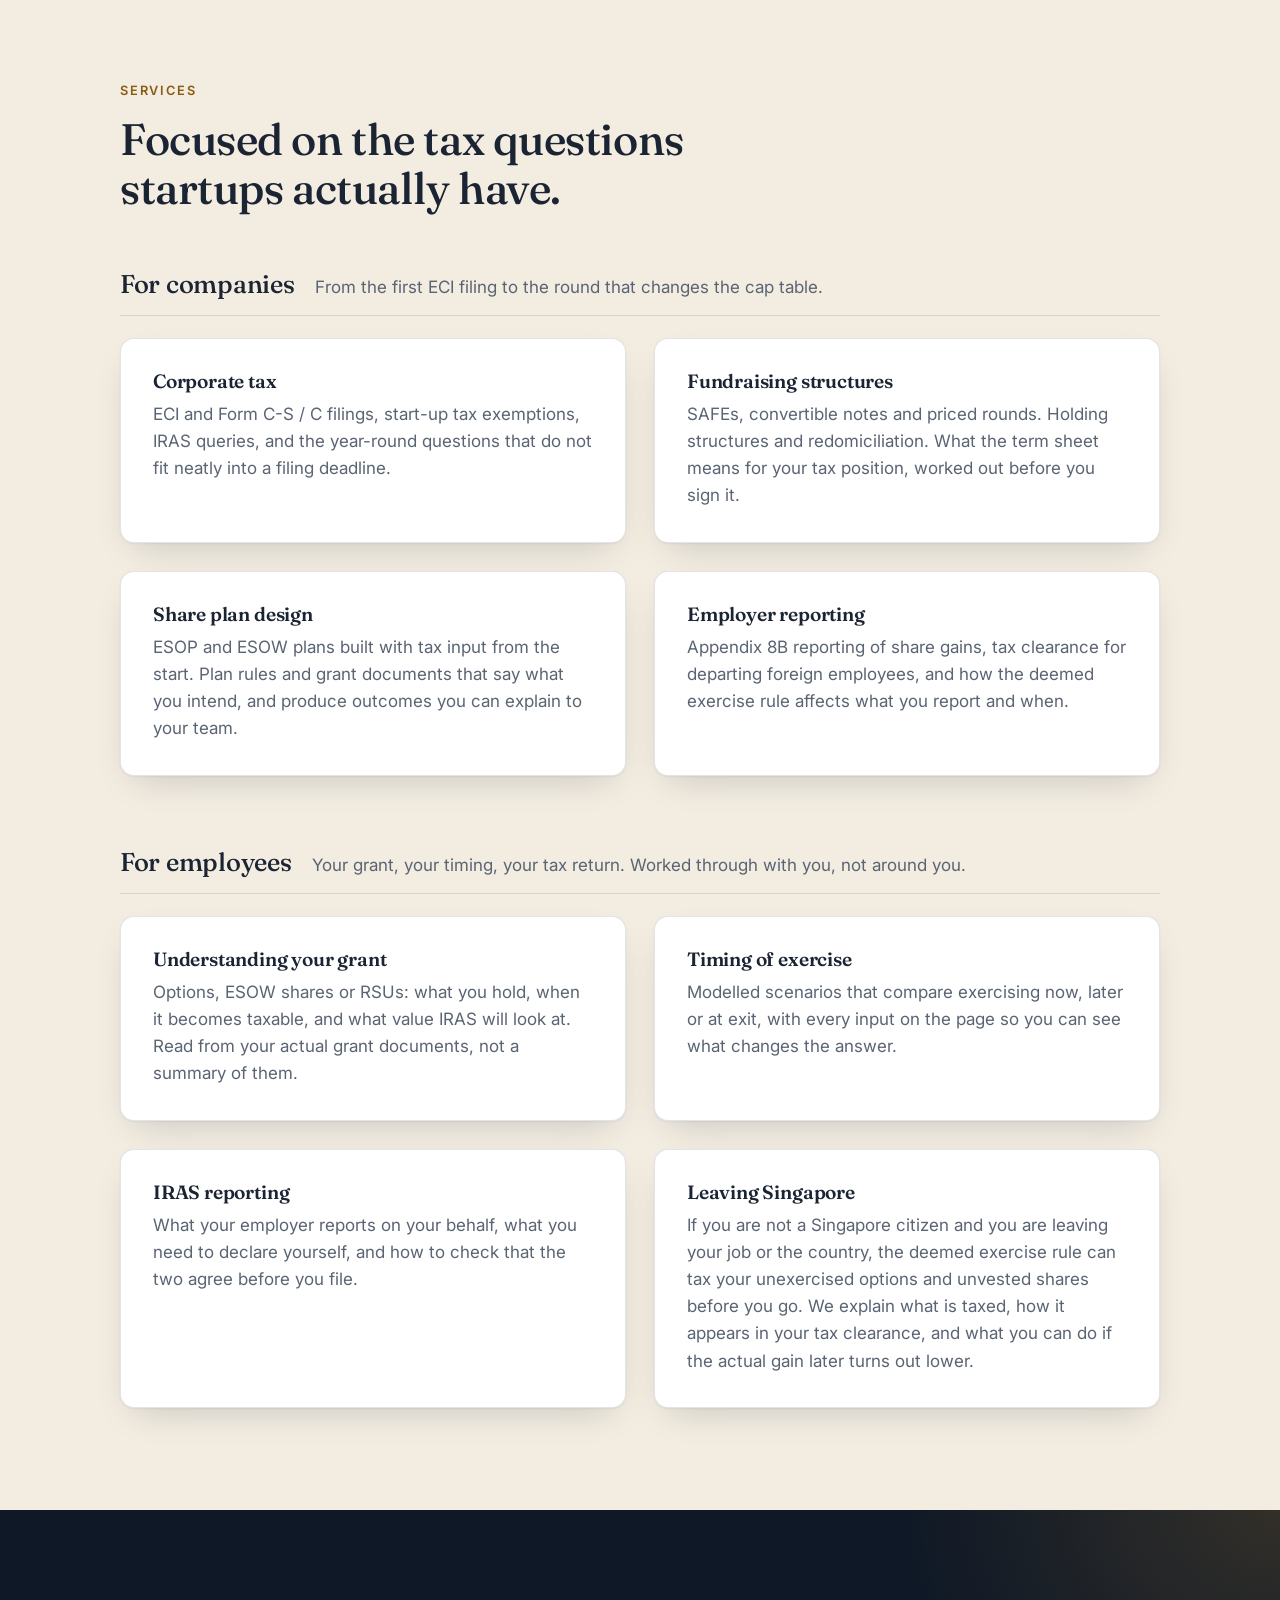
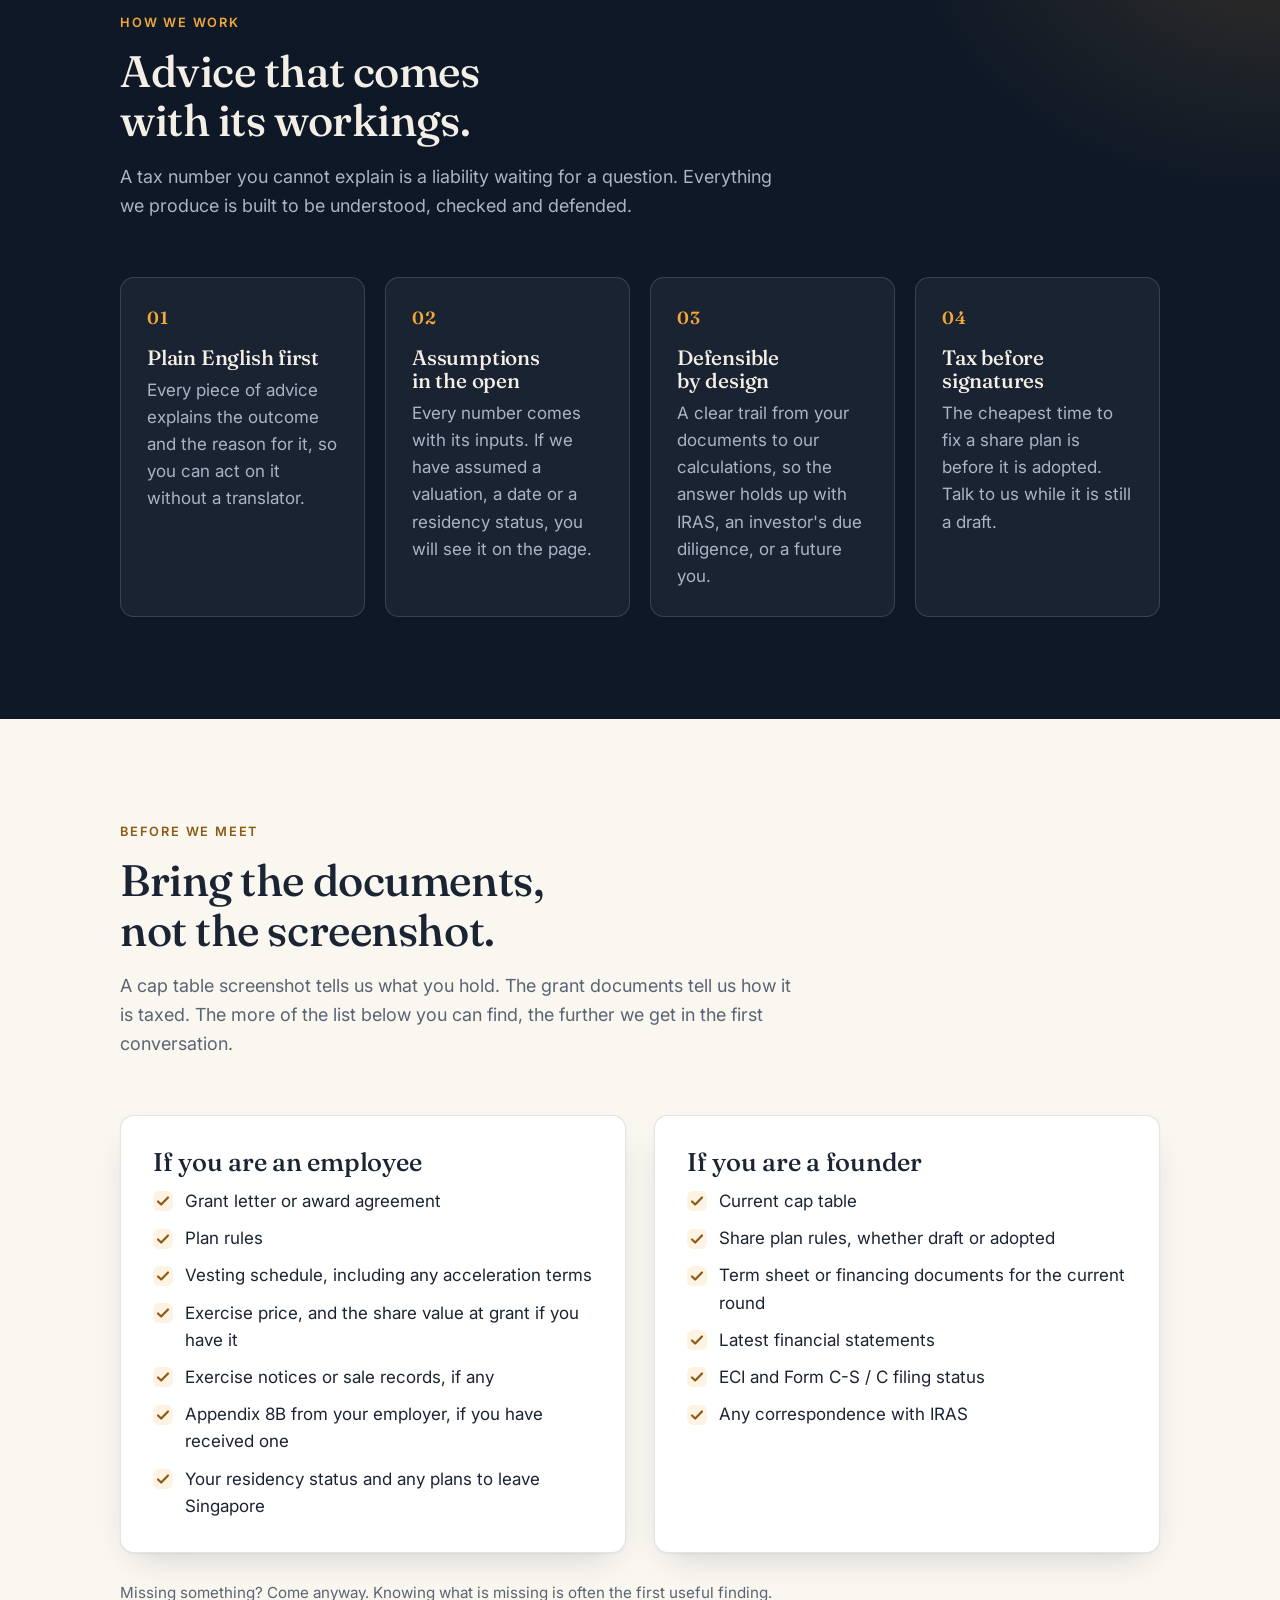
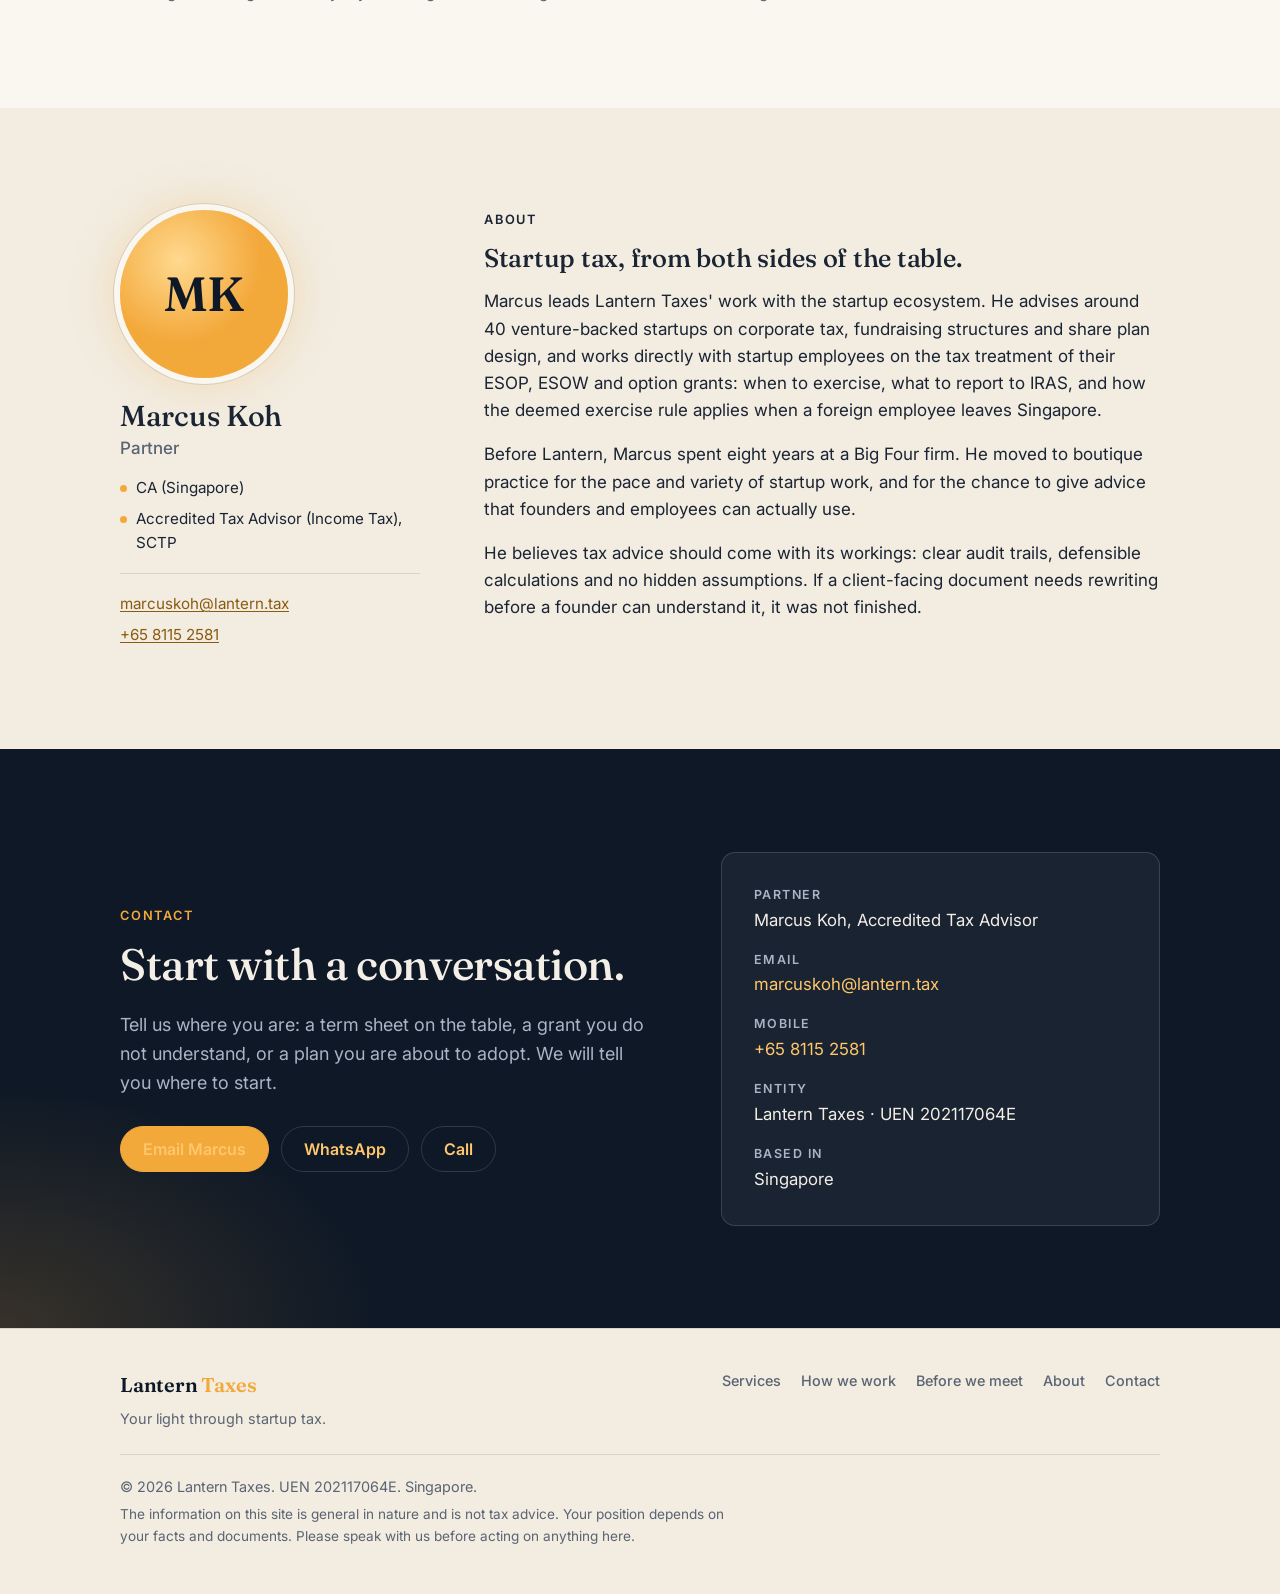
==== commit d938ac19: "Add Lantern Taxes landing page Static HTML/CSS landing page for lantern.tax: hero, audience, service" ====
--- a/index.html
+++ b/index.html
@@ -30,13 +30,16 @@
     "slogan": "Your light through startup tax.",
     "description": "Singapore tax advisory firm for venture-backed startups and their employees: corporate tax, fundraising structures, share plan design, and advice on ESOP, ESOW and option grants.",
     "email": "marcuskoh@lantern.tax",
+    "telephone": "+65 8115 2581",
     "areaServed": { "@type": "Country", "name": "Singapore" },
     "address": { "@type": "PostalAddress", "addressCountry": "SG" },
+    "identifier": { "@type": "PropertyValue", "propertyID": "UEN", "value": "202117064E" },
     "employee": {
       "@type": "Person",
       "name": "Marcus Koh",
       "jobTitle": "Partner, Accredited Tax Advisor (Income Tax)",
-      "email": "marcuskoh@lantern.tax"
+      "email": "marcuskoh@lantern.tax",
+      "telephone": "+65 8115 2581"
     }
   }
   </script>
@@ -79,6 +82,7 @@
           </p>
           <div class="cta-row">
             <a class="btn btn-primary" href="mailto:marcuskoh@lantern.tax?subject=Enquiry%20from%20lantern.tax">Email Marcus</a>
+            <a class="btn btn-ghost" href="https://wa.me/6581152581?text=Hi%20Marcus%2C%20I%20found%20you%20via%20lantern.tax." rel="noopener">WhatsApp 8115&nbsp;2581</a>
           </div>
           <ul class="proof" aria-label="Credentials">
             <li>Around 40 venture-backed startups advised</li>
@@ -335,6 +339,7 @@
           </ul>
           <ul class="contact-mini">
             <li><a href="mailto:marcuskoh@lantern.tax">marcuskoh@lantern.tax</a></li>
+            <li><a href="tel:+6581152581">+65 8115 2581</a></li>
           </ul>
         </div>
         <div class="about-body">
@@ -372,6 +377,8 @@
           </p>
           <div class="cta-row">
             <a class="btn btn-primary" href="mailto:marcuskoh@lantern.tax?subject=Enquiry%20from%20lantern.tax">Email Marcus</a>
+            <a class="btn btn-ghost" href="https://wa.me/6581152581?text=Hi%20Marcus%2C%20I%20found%20you%20via%20lantern.tax." rel="noopener">WhatsApp</a>
+            <a class="btn btn-ghost" href="tel:+6581152581">Call</a>
           </div>
         </div>
         <div class="contact-card">
@@ -383,6 +390,14 @@
             <div>
               <dt>Email</dt>
               <dd><a href="mailto:marcuskoh@lantern.tax">marcuskoh@lantern.tax</a></dd>
+            </div>
+            <div>
+              <dt>Mobile</dt>
+              <dd><a href="tel:+6581152581">+65 8115 2581</a></dd>
+            </div>
+            <div>
+              <dt>Entity</dt>
+              <dd>Lantern Taxes &middot; UEN 202117064E</dd>
             </div>
             <div>
               <dt>Based in</dt>
@@ -409,7 +424,7 @@
         <a href="#contact">Contact</a>
       </nav>
       <div class="footer-meta">
-        <p>&copy; 2026 Lantern Taxes. Singapore.</p>
+        <p>&copy; 2026 Lantern Taxes. UEN 202117064E. Singapore.</p>
         <p class="disclaimer">
           The information on this site is general in nature and is not tax advice. Your position depends on your
           facts and documents. Please speak with us before acting on anything here.
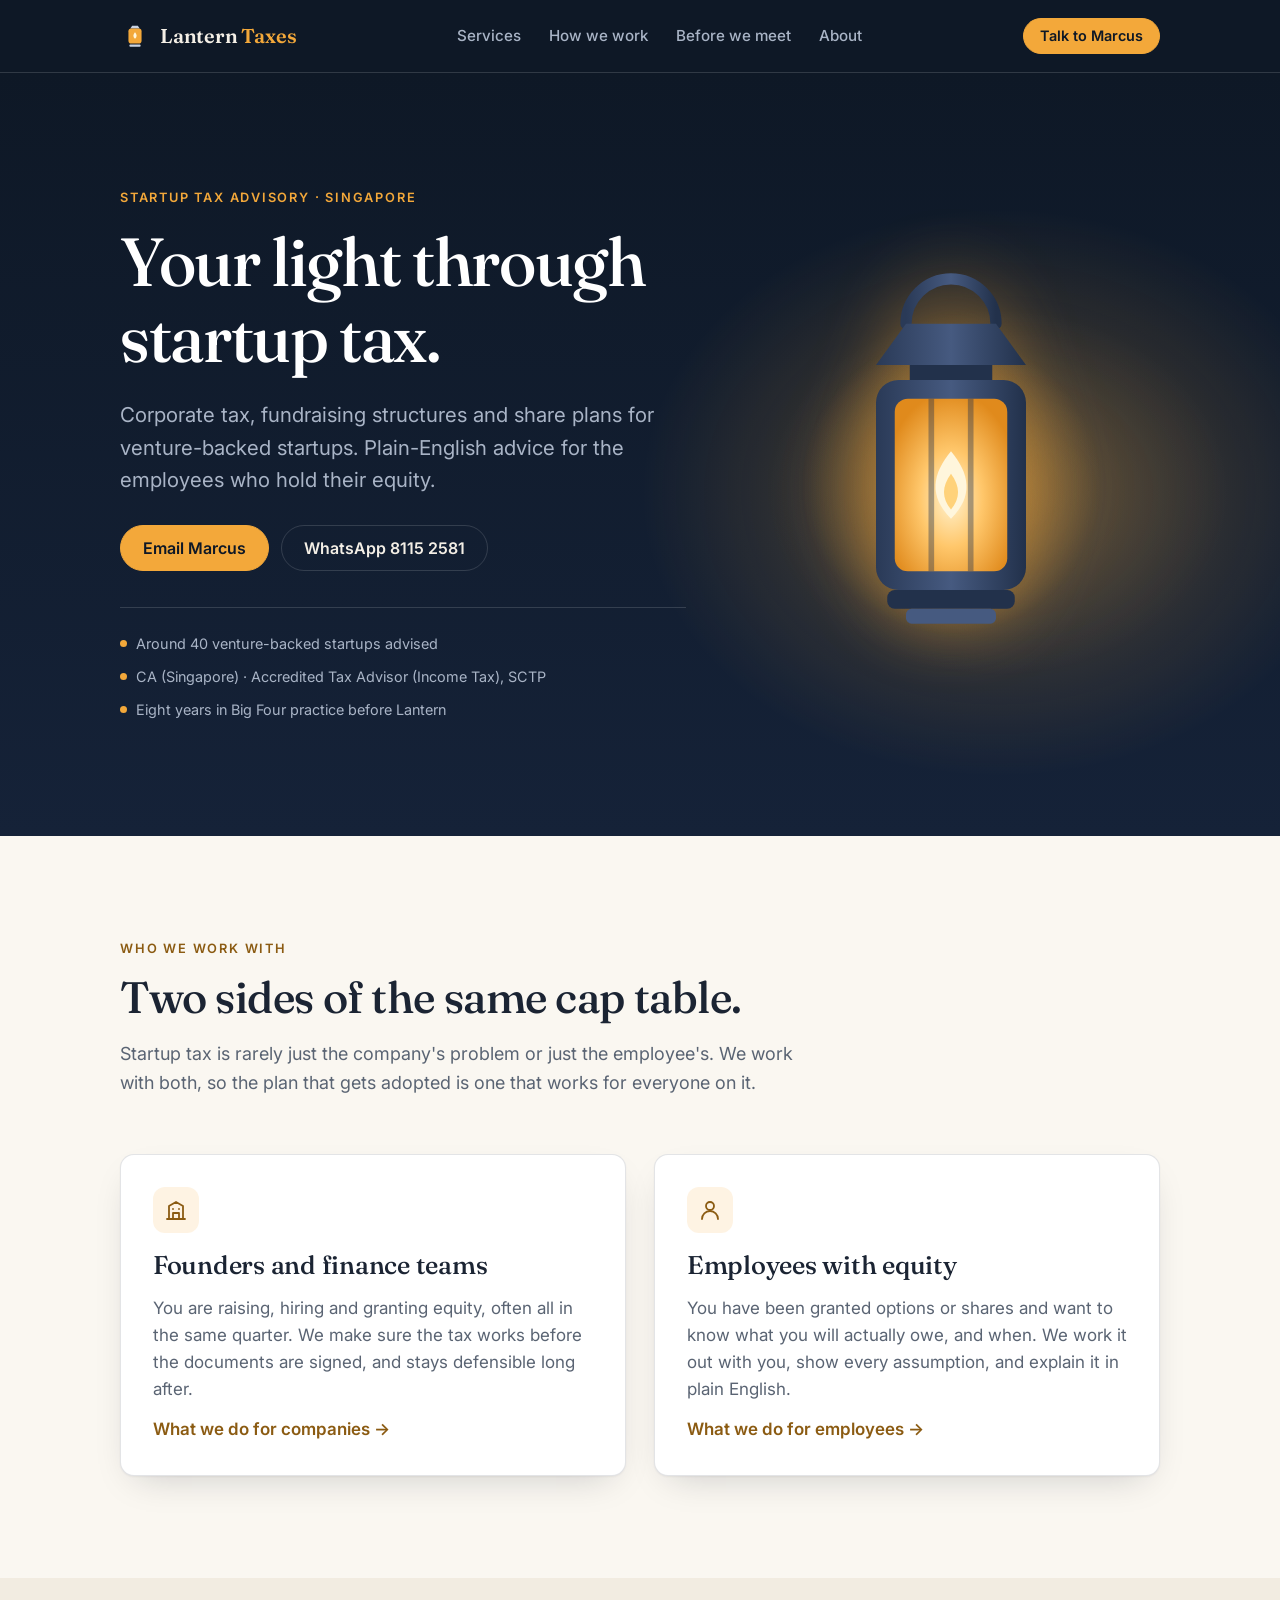
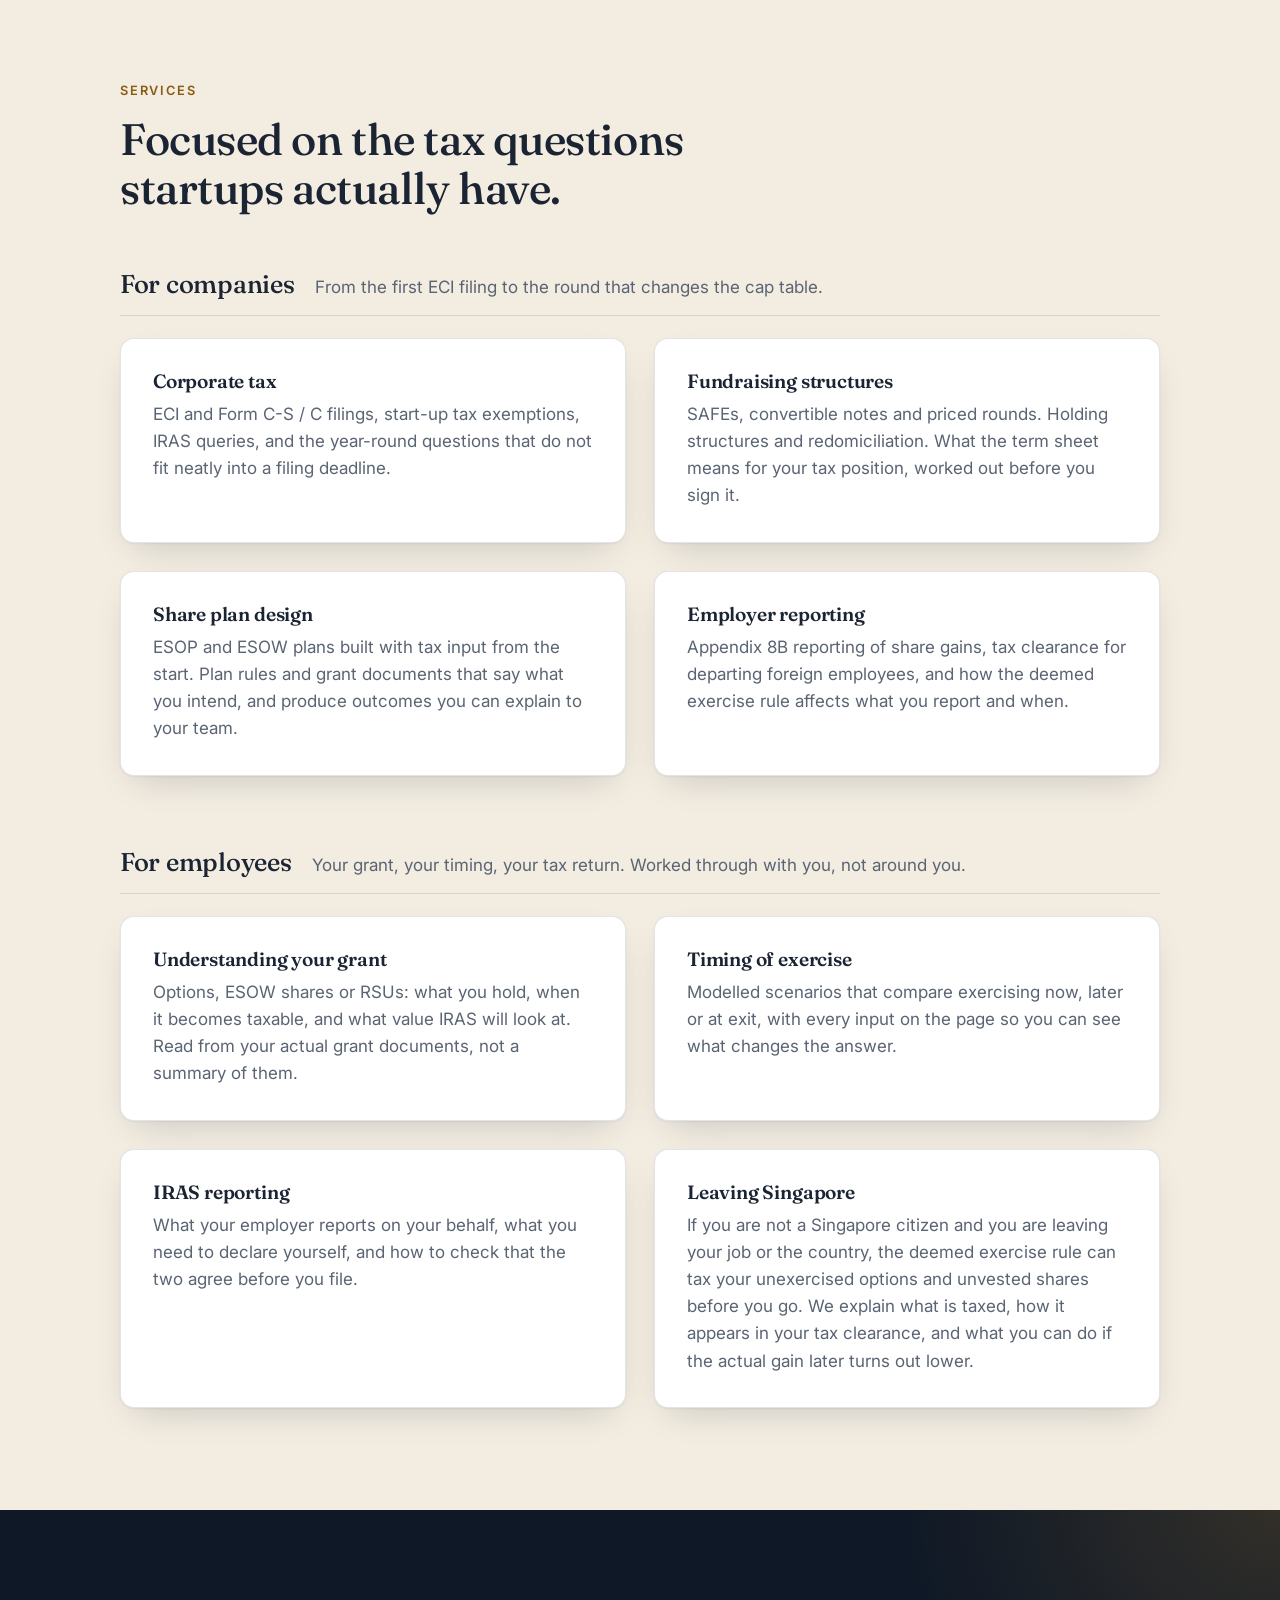
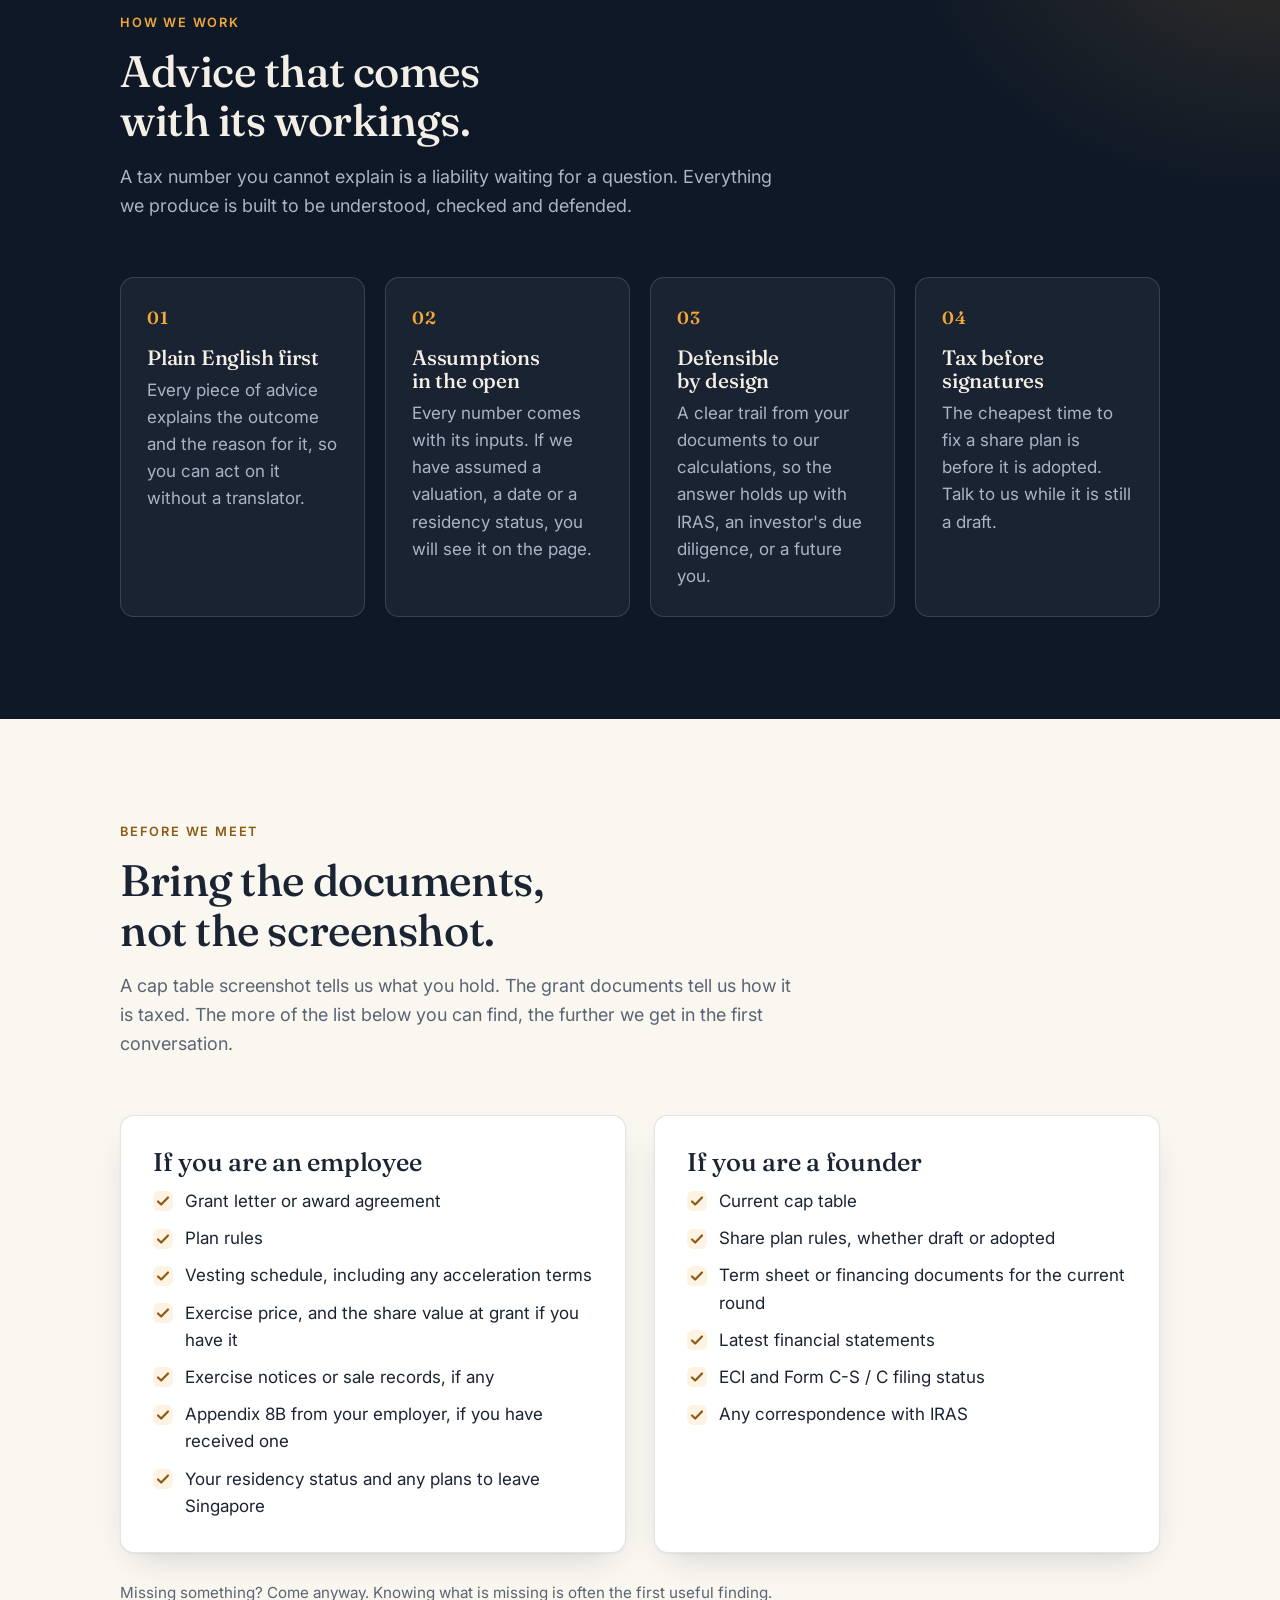
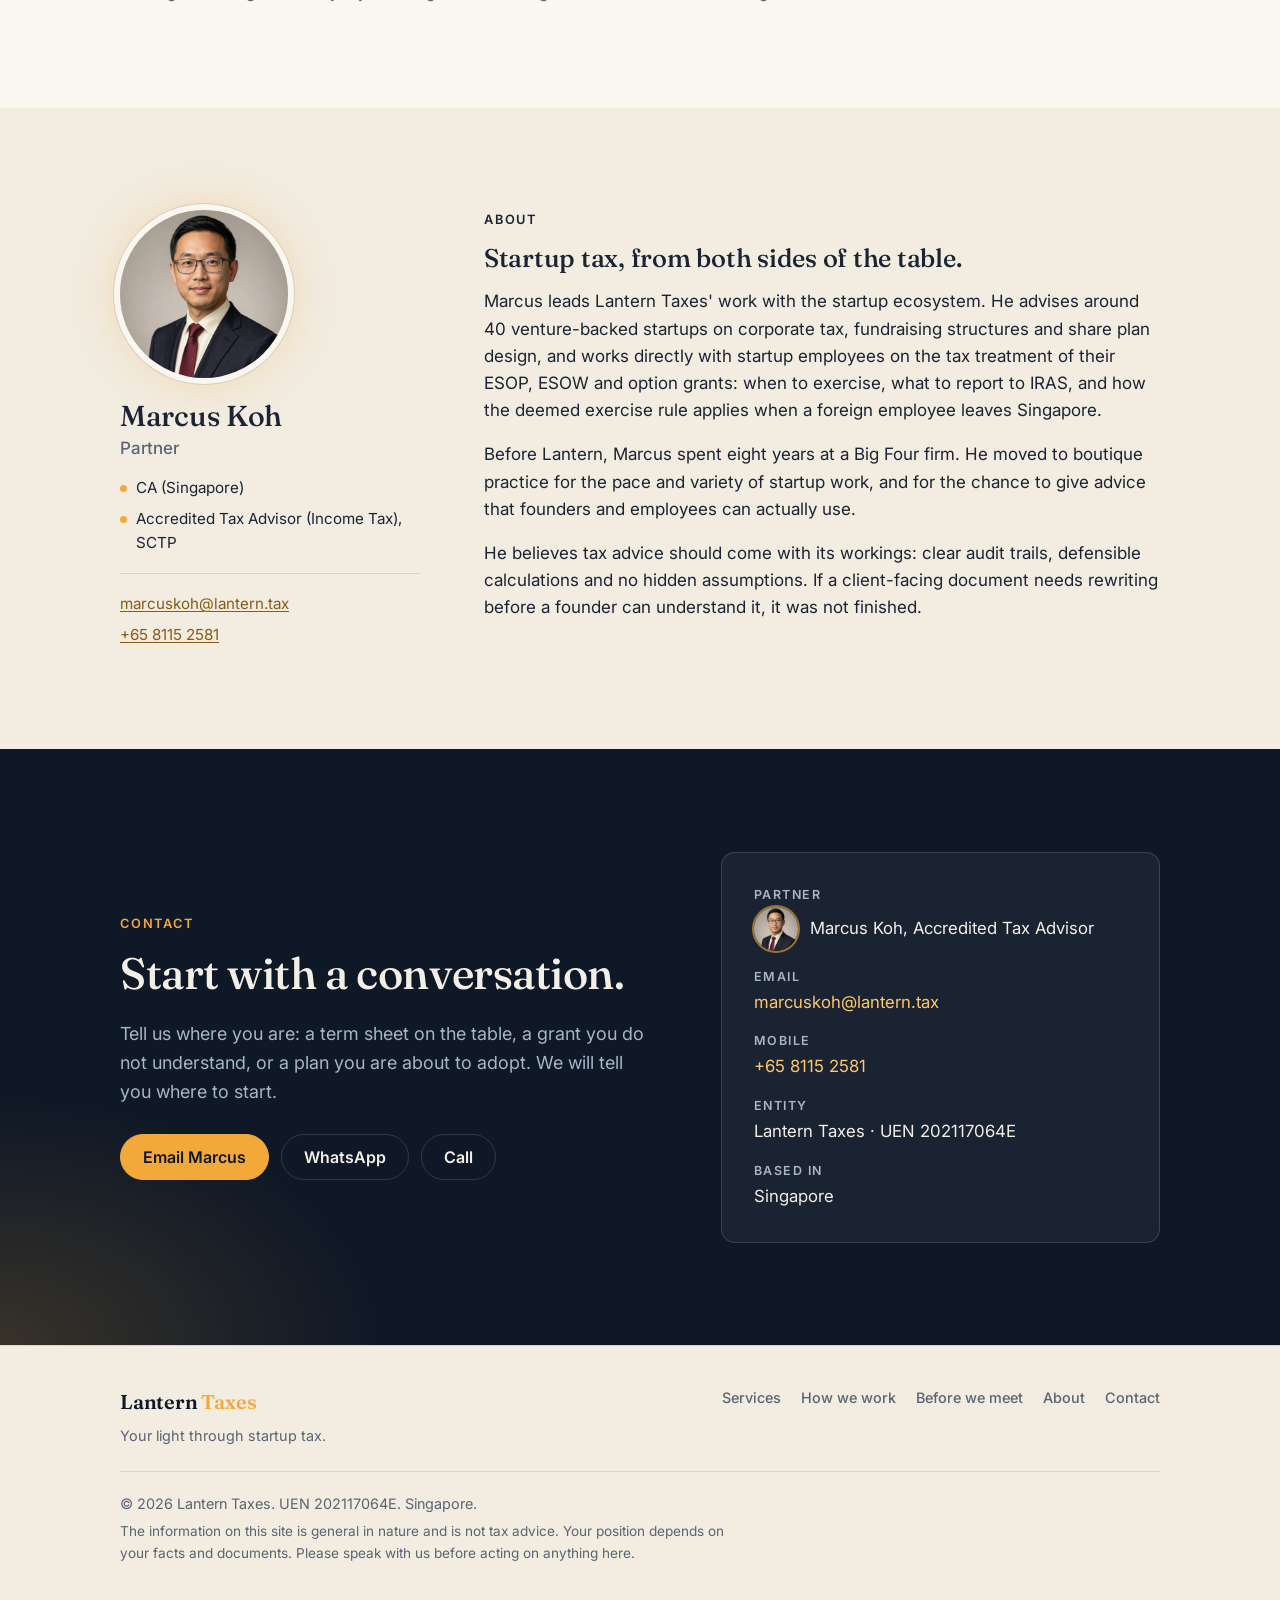
==== commit 391a04d7: "Add Marcus Koh's photo to the page Use marcus.jpeg as the partner portrait in the About section and " ====
--- a/index.html
+++ b/index.html
@@ -14,6 +14,10 @@
   <meta property="og:title" content="Lantern Taxes | Your light through startup tax">
   <meta property="og:description" content="Singapore tax advisory for venture-backed startups and their employees. Corporate tax, fundraising structures, share plans and ESOP advice, explained in plain English.">
   <meta property="og:url" content="https://lantern.tax/">
+  <meta property="og:image" content="https://lantern.tax/marcus.jpeg">
+  <meta property="og:image:width" content="1024">
+  <meta property="og:image:height" content="1024">
+  <meta property="og:image:alt" content="Marcus Koh, Partner at Lantern Taxes">
   <meta name="twitter:card" content="summary">
 
   <link rel="preconnect" href="https://fonts.googleapis.com">
@@ -37,6 +41,7 @@
     "employee": {
       "@type": "Person",
       "name": "Marcus Koh",
+      "image": "https://lantern.tax/marcus.jpeg",
       "jobTitle": "Partner, Accredited Tax Advisor (Income Tax)",
       "email": "marcuskoh@lantern.tax",
       "telephone": "+65 8115 2581"
@@ -329,8 +334,7 @@
     <section class="section section-alt" id="about">
       <div class="container about-grid">
         <div class="about-side">
-          <!-- Replace this block with <img class="portrait" src="marcus-koh.jpg" alt="Marcus Koh"> when a photo is available. -->
-          <div class="portrait portrait-initials" role="img" aria-label="Marcus Koh">MK</div>
+          <img class="portrait" src="marcus-480.jpg" alt="Marcus Koh" width="480" height="480">
           <h2 class="about-name">Marcus Koh</h2>
           <p class="about-role">Partner</p>
           <ul class="credentials">
@@ -385,7 +389,7 @@
           <dl>
             <div>
               <dt>Partner</dt>
-              <dd>Marcus Koh, Accredited Tax Advisor</dd>
+              <dd class="contact-person"><img class="avatar" src="marcus-480.jpg" alt="" width="480" height="480">Marcus Koh, Accredited Tax Advisor</dd>
             </div>
             <div>
               <dt>Email</dt>
--- a/styles.css
+++ b/styles.css
@@ -122,6 +122,8 @@
 .section-dark .intro { color: var(--muted-on-dark); }
 .section-dark a { color: var(--amber-2); }
 .section-dark a:hover { color: #fff; }
+.section-dark .btn-primary, .section-dark .btn-primary:hover { color: var(--ink); }
+.section-dark .btn-ghost { color: var(--text-on-dark); }
 
 .section-head {
   max-width: 680px;
@@ -481,15 +483,7 @@
   border-radius: 50%;
   object-fit: cover;
   margin-bottom: 22px;
-}
-.portrait-initials {
-  display: grid;
-  place-items: center;
-  font-family: var(--font-display);
-  font-weight: 600;
-  font-size: 3rem;
-  color: var(--ink);
-  background: radial-gradient(70% 70% at 35% 30%, #ffd98f, var(--amber) 70%);
+  background: var(--amber-soft);
   box-shadow: 0 0 0 6px var(--paper), 0 0 0 7px var(--line), 0 0 48px rgba(243, 168, 58, 0.35);
 }
 
@@ -569,6 +563,19 @@
   font-size: 1.05rem;
   color: var(--text-on-dark);
 }
+.contact-person {
+  display: flex;
+  align-items: center;
+  gap: 12px;
+}
+.avatar {
+  width: 44px;
+  height: 44px;
+  border-radius: 50%;
+  object-fit: cover;
+  flex: none;
+  box-shadow: 0 0 0 2px rgba(243, 168, 58, 0.6);
+}
 .contact-card dd a { text-decoration: none; }
 .contact-card dd a:hover { text-decoration: underline; }
 
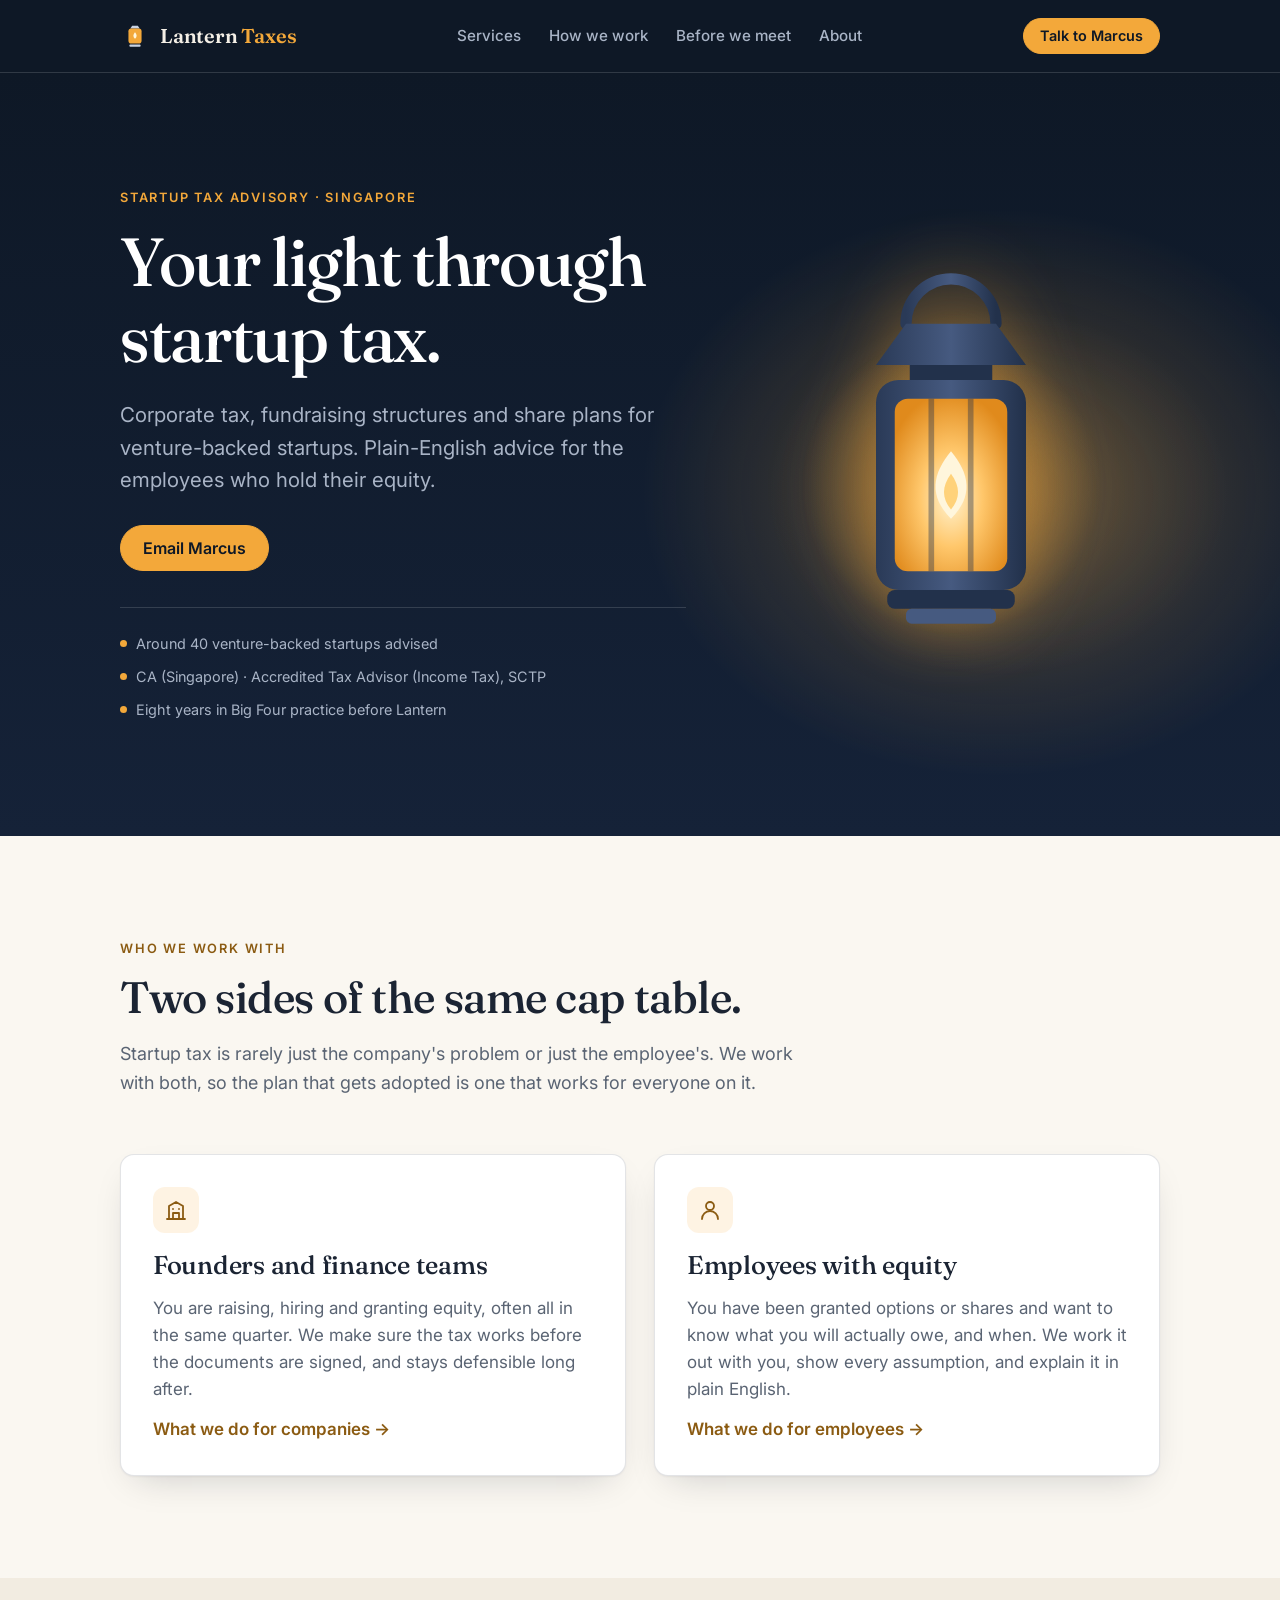
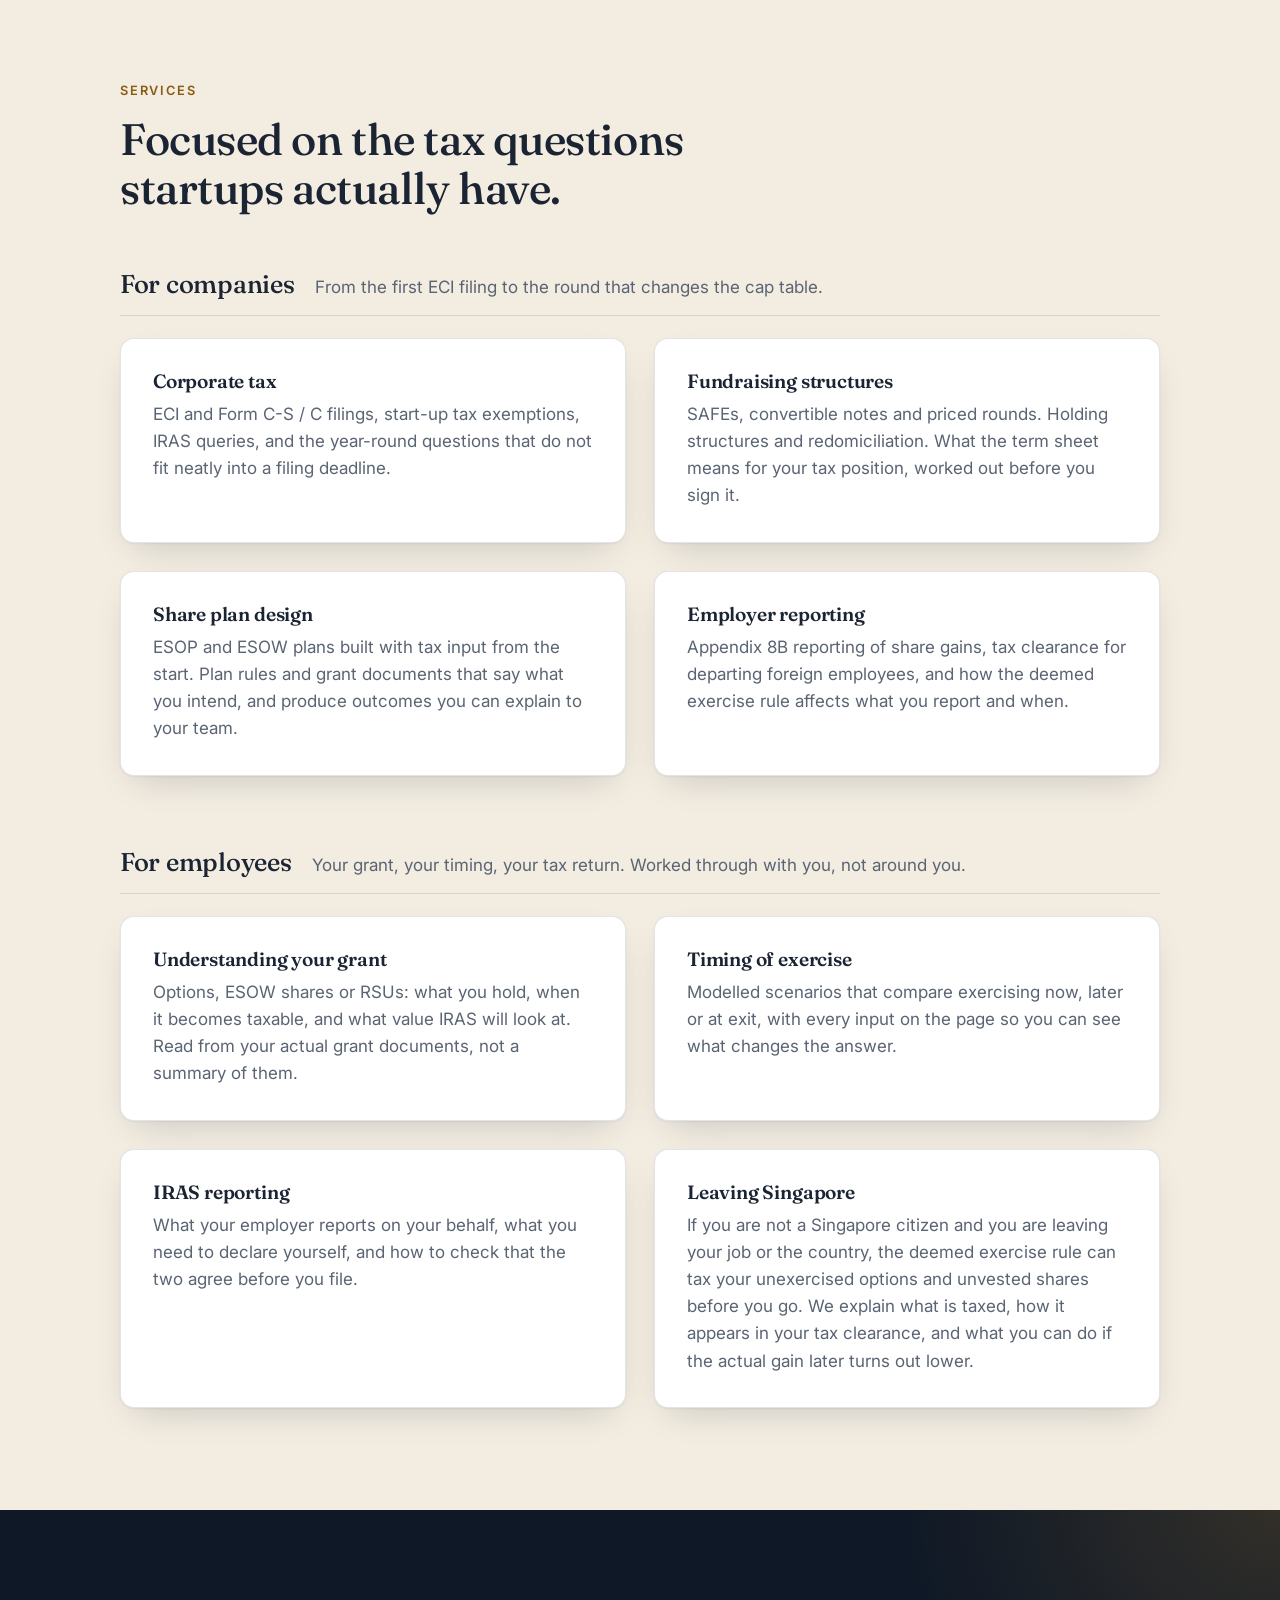
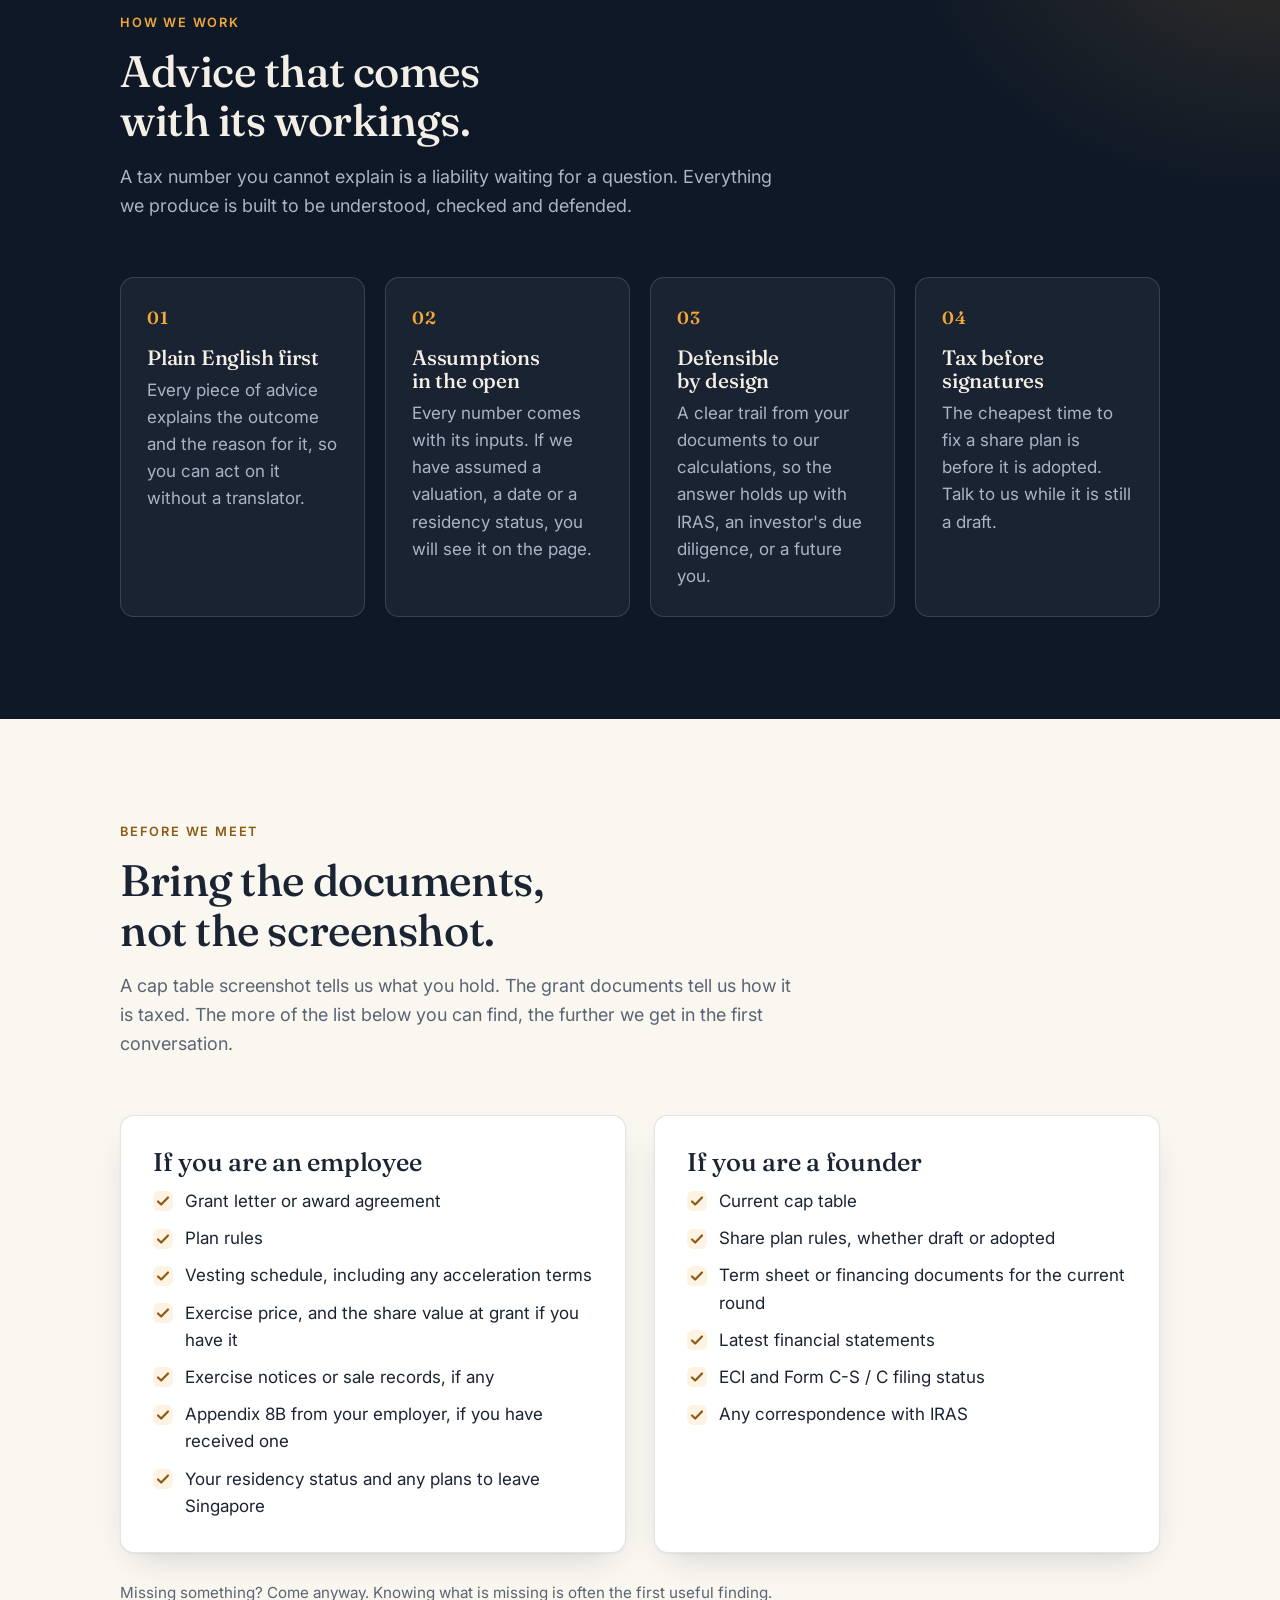
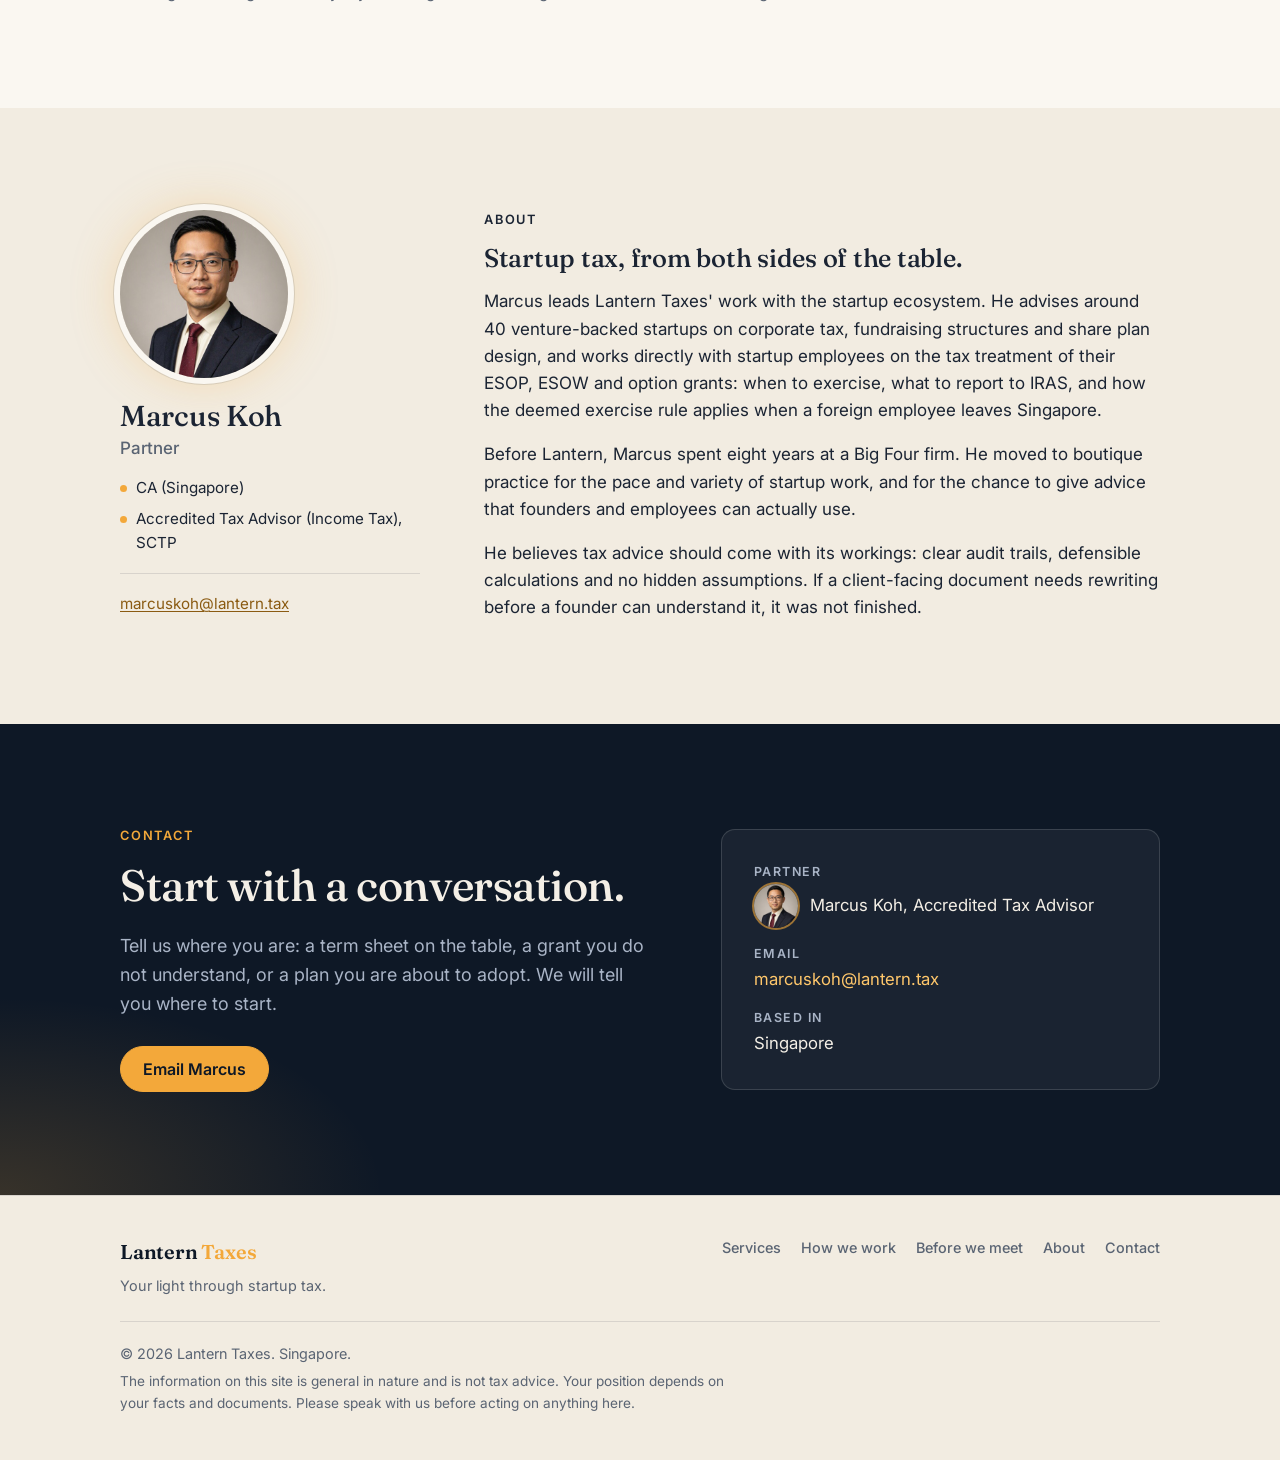
==== commit d9ee9ebd: "Add Marcus Koh's photo to the page Use marcus.jpeg as the partner portrait in the About section and " ====
--- a/index.html
+++ b/index.html
@@ -34,17 +34,14 @@
     "slogan": "Your light through startup tax.",
     "description": "Singapore tax advisory firm for venture-backed startups and their employees: corporate tax, fundraising structures, share plan design, and advice on ESOP, ESOW and option grants.",
     "email": "marcuskoh@lantern.tax",
-    "telephone": "+65 8115 2581",
     "areaServed": { "@type": "Country", "name": "Singapore" },
     "address": { "@type": "PostalAddress", "addressCountry": "SG" },
-    "identifier": { "@type": "PropertyValue", "propertyID": "UEN", "value": "202117064E" },
     "employee": {
       "@type": "Person",
       "name": "Marcus Koh",
       "image": "https://lantern.tax/marcus.jpeg",
       "jobTitle": "Partner, Accredited Tax Advisor (Income Tax)",
-      "email": "marcuskoh@lantern.tax",
-      "telephone": "+65 8115 2581"
+      "email": "marcuskoh@lantern.tax"
     }
   }
   </script>
@@ -87,7 +84,6 @@
           </p>
           <div class="cta-row">
             <a class="btn btn-primary" href="mailto:marcuskoh@lantern.tax?subject=Enquiry%20from%20lantern.tax">Email Marcus</a>
-            <a class="btn btn-ghost" href="https://wa.me/6581152581?text=Hi%20Marcus%2C%20I%20found%20you%20via%20lantern.tax." rel="noopener">WhatsApp 8115&nbsp;2581</a>
           </div>
           <ul class="proof" aria-label="Credentials">
             <li>Around 40 venture-backed startups advised</li>
@@ -343,7 +339,6 @@
           </ul>
           <ul class="contact-mini">
             <li><a href="mailto:marcuskoh@lantern.tax">marcuskoh@lantern.tax</a></li>
-            <li><a href="tel:+6581152581">+65 8115 2581</a></li>
           </ul>
         </div>
         <div class="about-body">
@@ -381,8 +376,6 @@
           </p>
           <div class="cta-row">
             <a class="btn btn-primary" href="mailto:marcuskoh@lantern.tax?subject=Enquiry%20from%20lantern.tax">Email Marcus</a>
-            <a class="btn btn-ghost" href="https://wa.me/6581152581?text=Hi%20Marcus%2C%20I%20found%20you%20via%20lantern.tax." rel="noopener">WhatsApp</a>
-            <a class="btn btn-ghost" href="tel:+6581152581">Call</a>
           </div>
         </div>
         <div class="contact-card">
@@ -396,14 +389,6 @@
               <dd><a href="mailto:marcuskoh@lantern.tax">marcuskoh@lantern.tax</a></dd>
             </div>
             <div>
-              <dt>Mobile</dt>
-              <dd><a href="tel:+6581152581">+65 8115 2581</a></dd>
-            </div>
-            <div>
-              <dt>Entity</dt>
-              <dd>Lantern Taxes &middot; UEN 202117064E</dd>
-            </div>
-            <div>
               <dt>Based in</dt>
               <dd>Singapore</dd>
             </div>
@@ -428,7 +413,7 @@
         <a href="#contact">Contact</a>
       </nav>
       <div class="footer-meta">
-        <p>&copy; 2026 Lantern Taxes. UEN 202117064E. Singapore.</p>
+        <p>&copy; 2026 Lantern Taxes. Singapore.</p>
         <p class="disclaimer">
           The information on this site is general in nature and is not tax advice. Your position depends on your
           facts and documents. Please speak with us before acting on anything here.
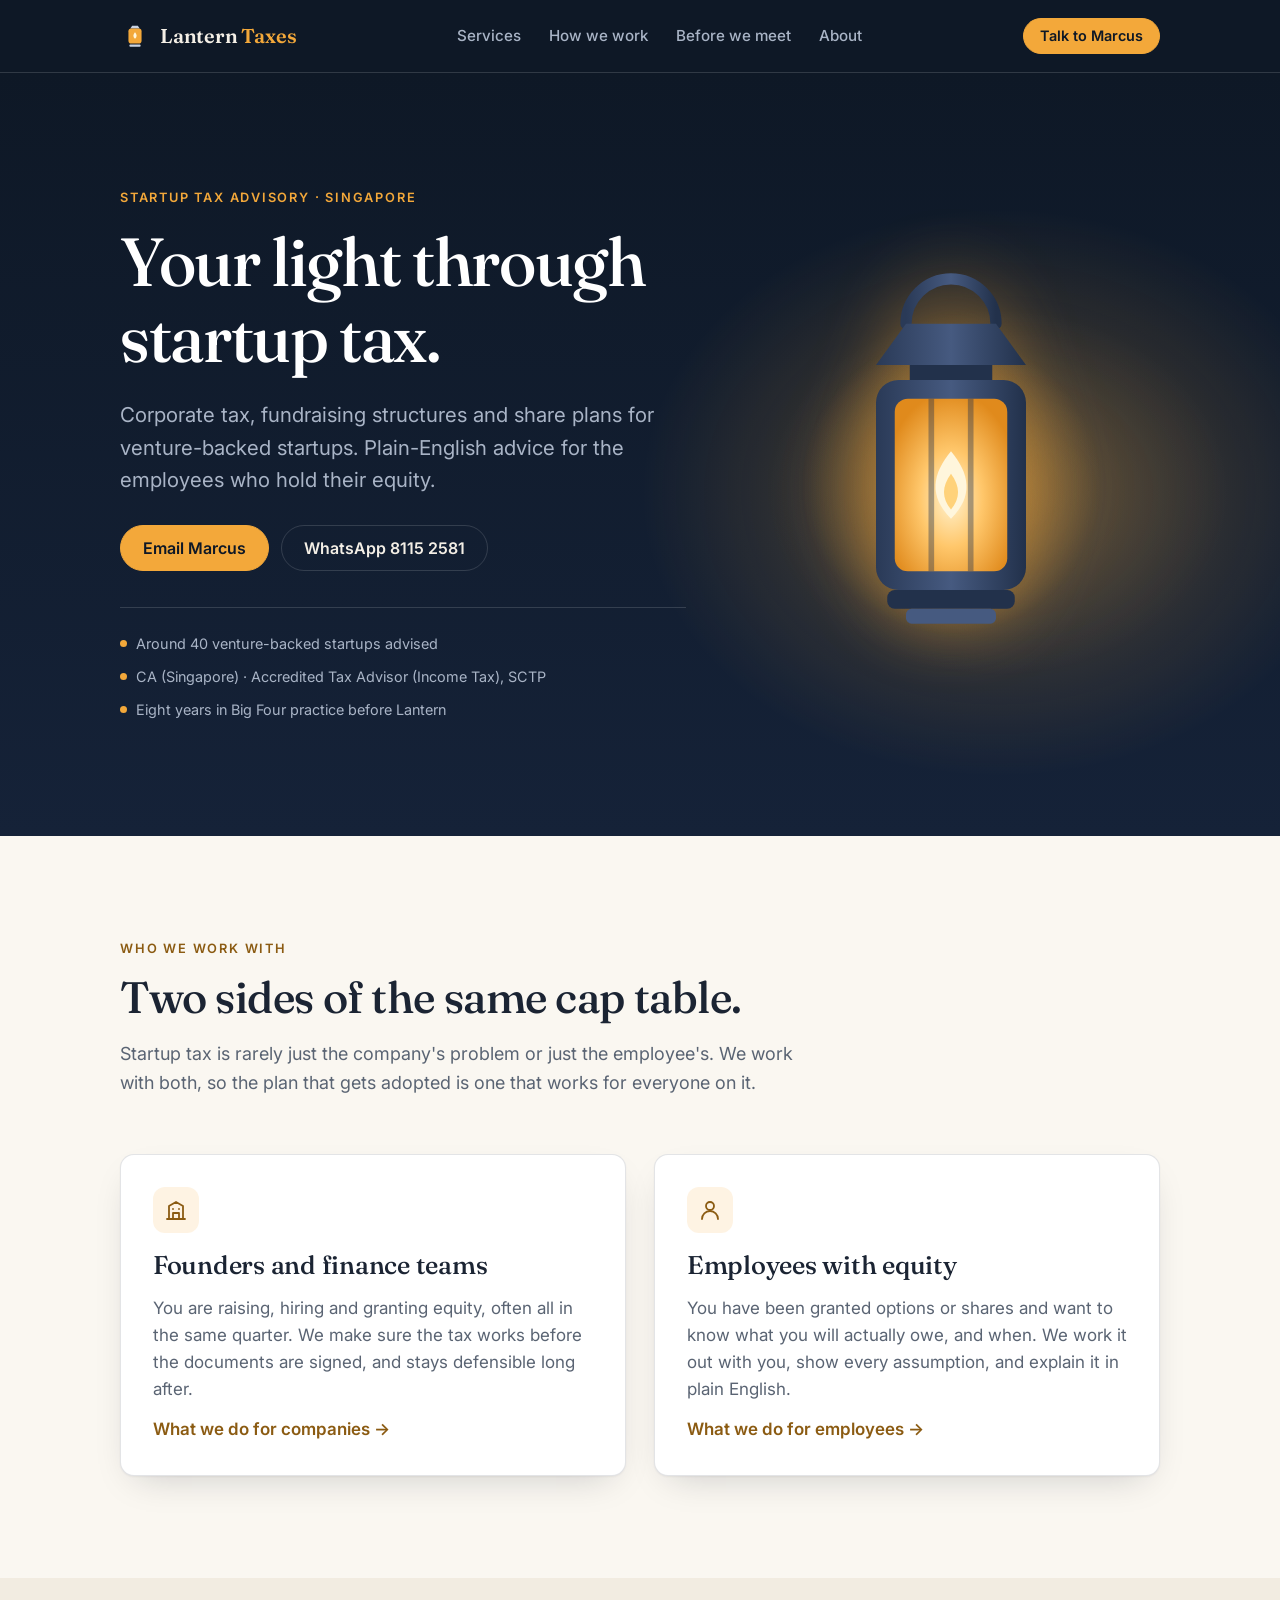
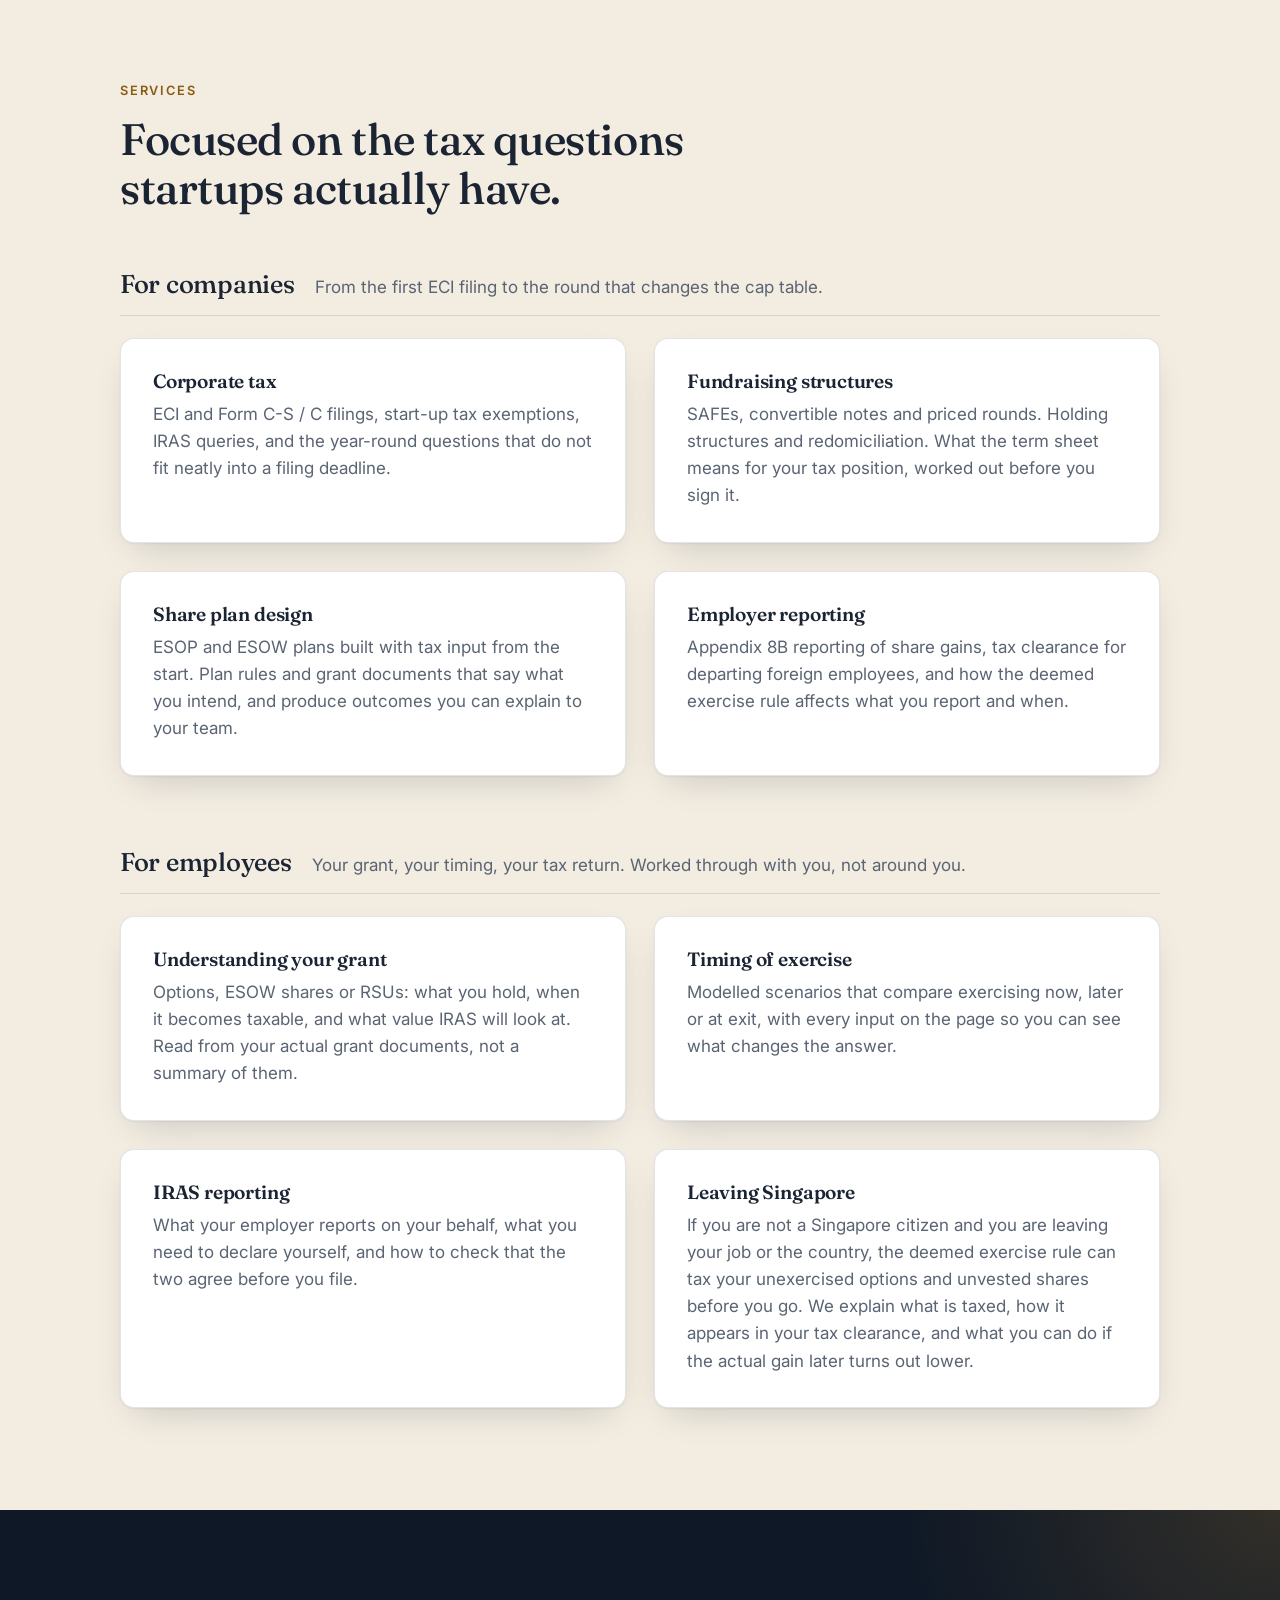
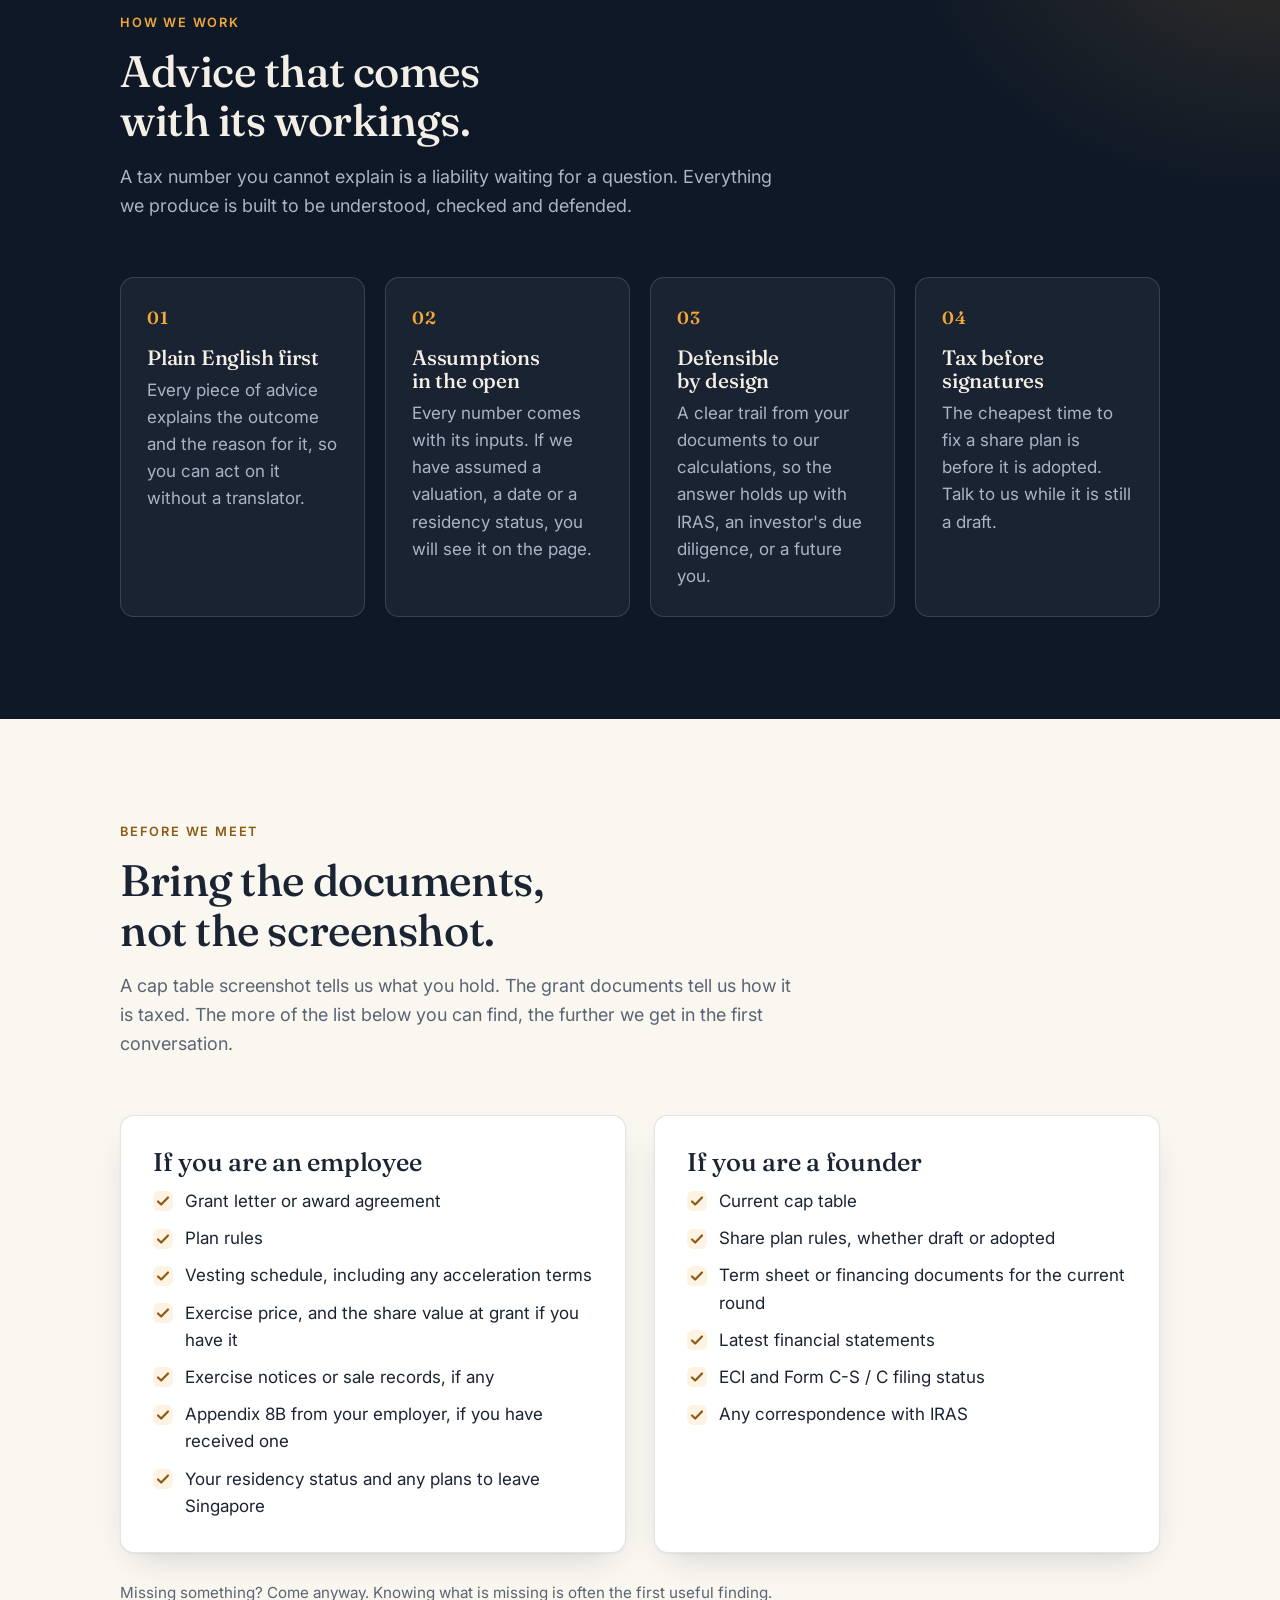
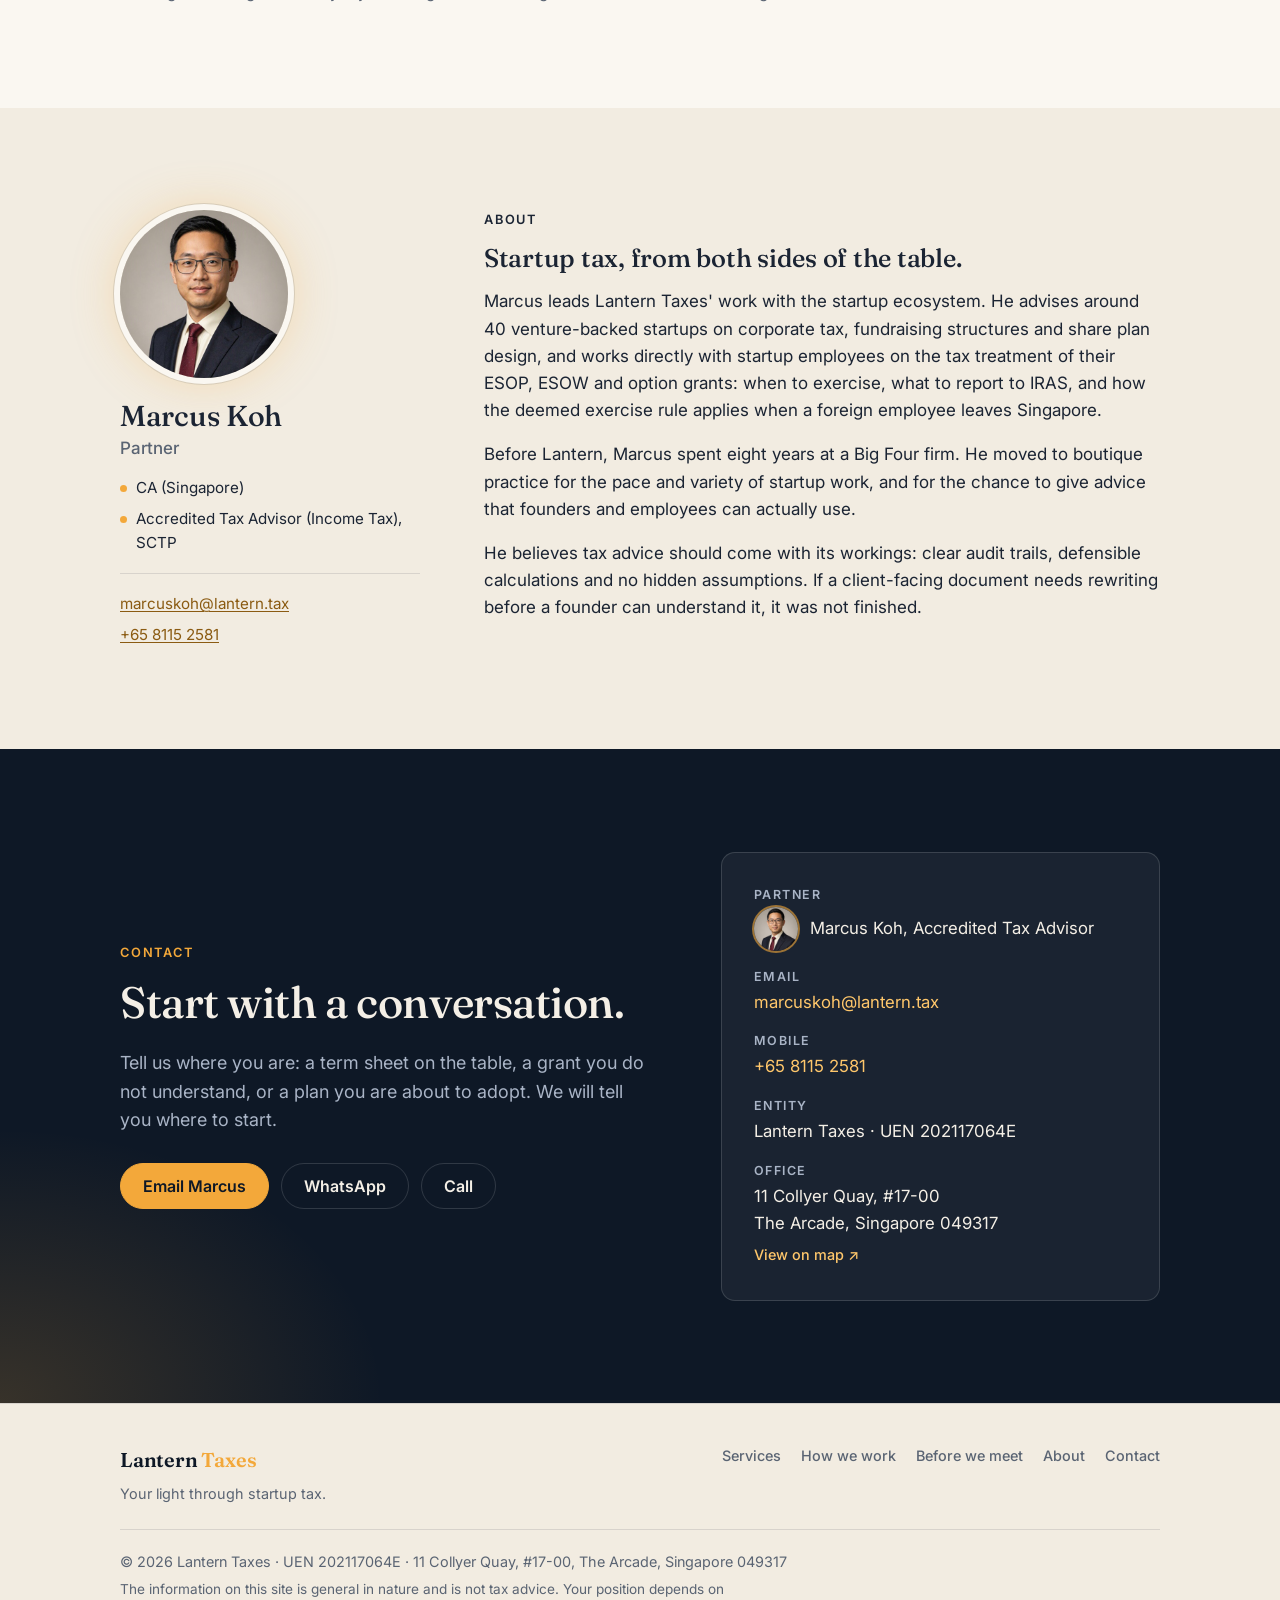
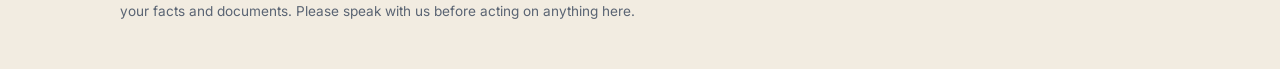
==== commit 6a794734: "Add the office address Show 11 Collyer Quay, #17-00, The Arcade, Singapore 049317 in the contact car" ====
--- a/index.html
+++ b/index.html
@@ -34,14 +34,23 @@
     "slogan": "Your light through startup tax.",
     "description": "Singapore tax advisory firm for venture-backed startups and their employees: corporate tax, fundraising structures, share plan design, and advice on ESOP, ESOW and option grants.",
     "email": "marcuskoh@lantern.tax",
+    "telephone": "+65 8115 2581",
     "areaServed": { "@type": "Country", "name": "Singapore" },
-    "address": { "@type": "PostalAddress", "addressCountry": "SG" },
+    "address": {
+      "@type": "PostalAddress",
+      "streetAddress": "11 Collyer Quay, #17-00, The Arcade",
+      "addressLocality": "Singapore",
+      "postalCode": "049317",
+      "addressCountry": "SG"
+    },
+    "identifier": { "@type": "PropertyValue", "propertyID": "UEN", "value": "202117064E" },
     "employee": {
       "@type": "Person",
       "name": "Marcus Koh",
       "image": "https://lantern.tax/marcus.jpeg",
       "jobTitle": "Partner, Accredited Tax Advisor (Income Tax)",
-      "email": "marcuskoh@lantern.tax"
+      "email": "marcuskoh@lantern.tax",
+      "telephone": "+65 8115 2581"
     }
   }
   </script>
@@ -84,6 +93,7 @@
           </p>
           <div class="cta-row">
             <a class="btn btn-primary" href="mailto:marcuskoh@lantern.tax?subject=Enquiry%20from%20lantern.tax">Email Marcus</a>
+            <a class="btn btn-ghost" href="https://wa.me/6581152581?text=Hi%20Marcus%2C%20I%20found%20you%20via%20lantern.tax." rel="noopener">WhatsApp 8115&nbsp;2581</a>
           </div>
           <ul class="proof" aria-label="Credentials">
             <li>Around 40 venture-backed startups advised</li>
@@ -339,6 +349,7 @@
           </ul>
           <ul class="contact-mini">
             <li><a href="mailto:marcuskoh@lantern.tax">marcuskoh@lantern.tax</a></li>
+            <li><a href="tel:+6581152581">+65 8115 2581</a></li>
           </ul>
         </div>
         <div class="about-body">
@@ -376,6 +387,8 @@
           </p>
           <div class="cta-row">
             <a class="btn btn-primary" href="mailto:marcuskoh@lantern.tax?subject=Enquiry%20from%20lantern.tax">Email Marcus</a>
+            <a class="btn btn-ghost" href="https://wa.me/6581152581?text=Hi%20Marcus%2C%20I%20found%20you%20via%20lantern.tax." rel="noopener">WhatsApp</a>
+            <a class="btn btn-ghost" href="tel:+6581152581">Call</a>
           </div>
         </div>
         <div class="contact-card">
@@ -389,8 +402,20 @@
               <dd><a href="mailto:marcuskoh@lantern.tax">marcuskoh@lantern.tax</a></dd>
             </div>
             <div>
-              <dt>Based in</dt>
-              <dd>Singapore</dd>
+              <dt>Mobile</dt>
+              <dd><a href="tel:+6581152581">+65 8115 2581</a></dd>
+            </div>
+            <div>
+              <dt>Entity</dt>
+              <dd>Lantern Taxes &middot; UEN 202117064E</dd>
+            </div>
+            <div>
+              <dt>Office</dt>
+              <dd>
+                11 Collyer Quay, #17-00<br>
+                The Arcade, Singapore 049317<br>
+                <a class="map-link" href="https://maps.google.com/?q=11+Collyer+Quay,+The+Arcade,+Singapore+049317" rel="noopener">View on map</a>
+              </dd>
             </div>
           </dl>
         </div>
@@ -413,7 +438,7 @@
         <a href="#contact">Contact</a>
       </nav>
       <div class="footer-meta">
-        <p>&copy; 2026 Lantern Taxes. Singapore.</p>
+        <p>&copy; 2026 Lantern Taxes &middot; UEN 202117064E &middot; 11 Collyer Quay, #17-00, The Arcade, Singapore 049317</p>
         <p class="disclaimer">
           The information on this site is general in nature and is not tax advice. Your position depends on your
           facts and documents. Please speak with us before acting on anything here.
--- a/styles.css
+++ b/styles.css
@@ -578,6 +578,13 @@
 }
 .contact-card dd a { text-decoration: none; }
 .contact-card dd a:hover { text-decoration: underline; }
+.map-link {
+  display: inline-block;
+  margin-top: 6px;
+  font-size: 0.9rem;
+  font-weight: 500;
+}
+.map-link::after { content: " \2197"; }
 
 /* Footer ---------------------------------------------------------------- */
 
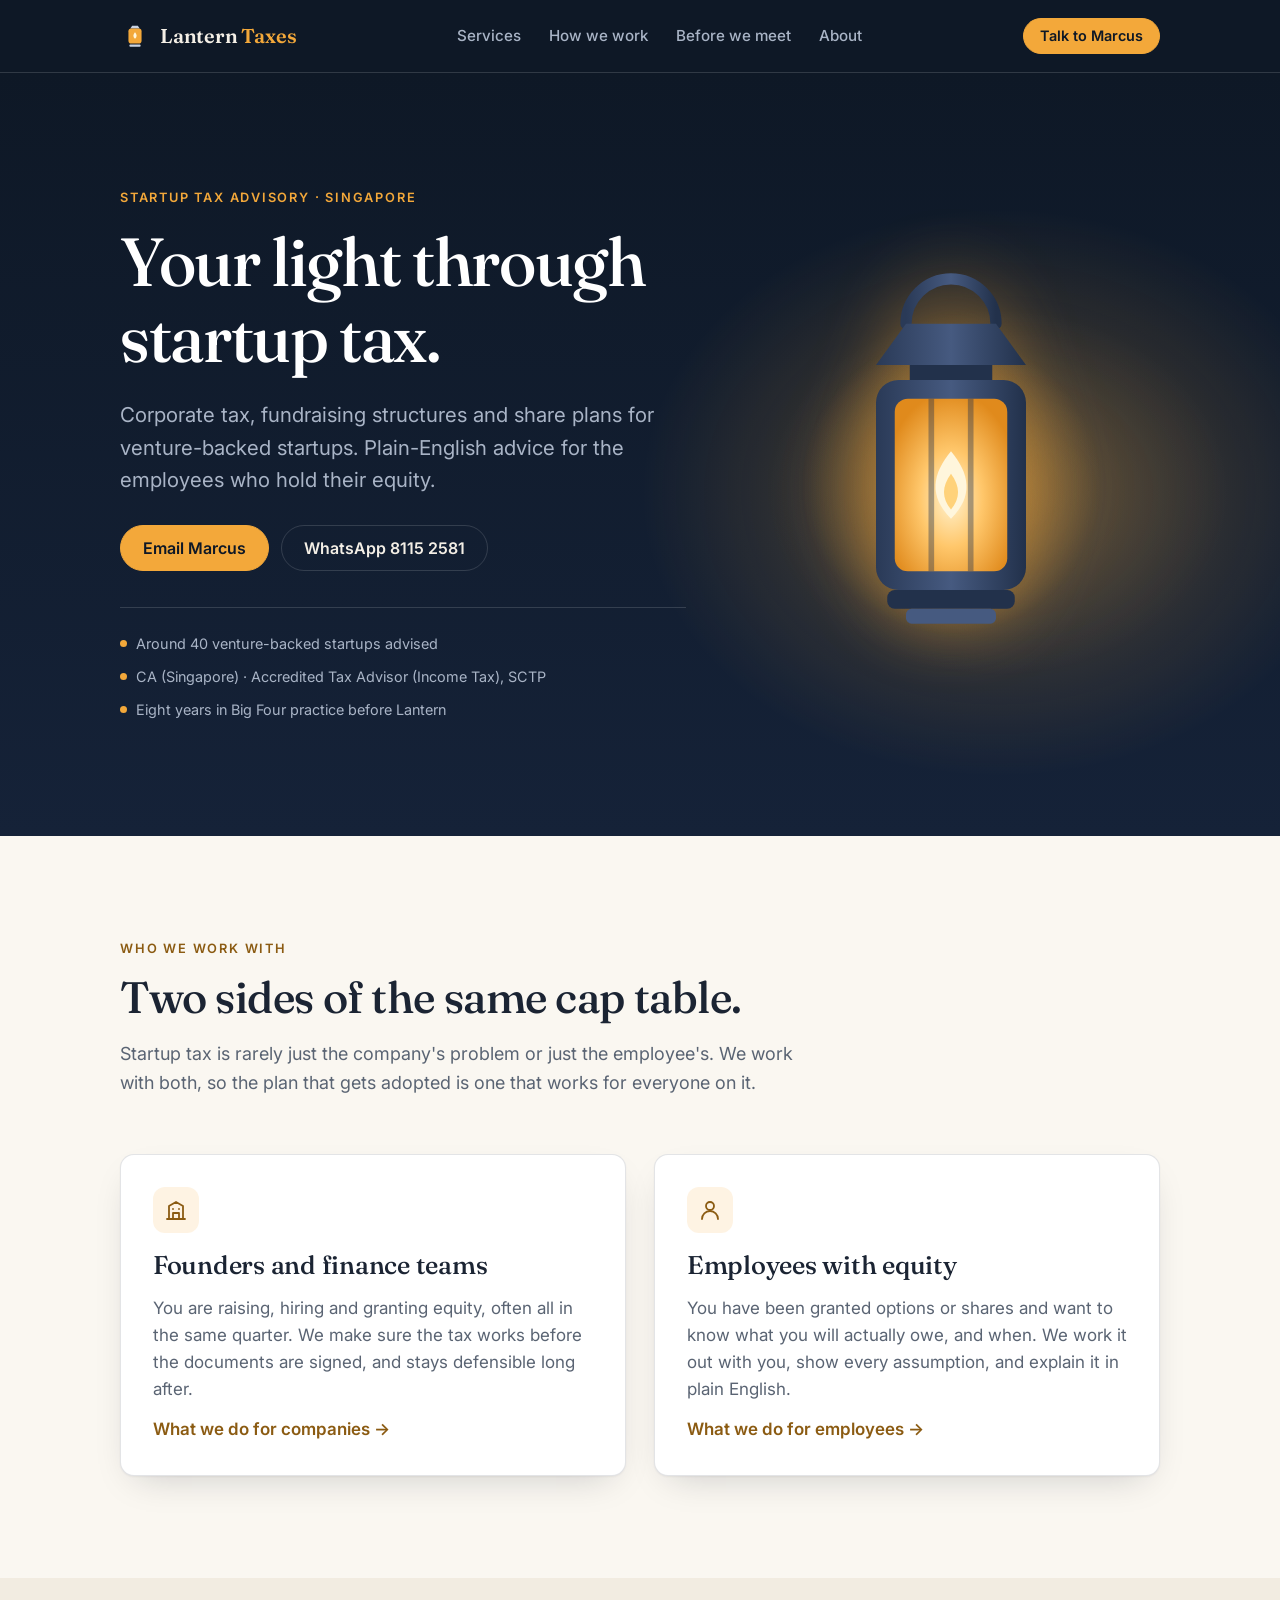
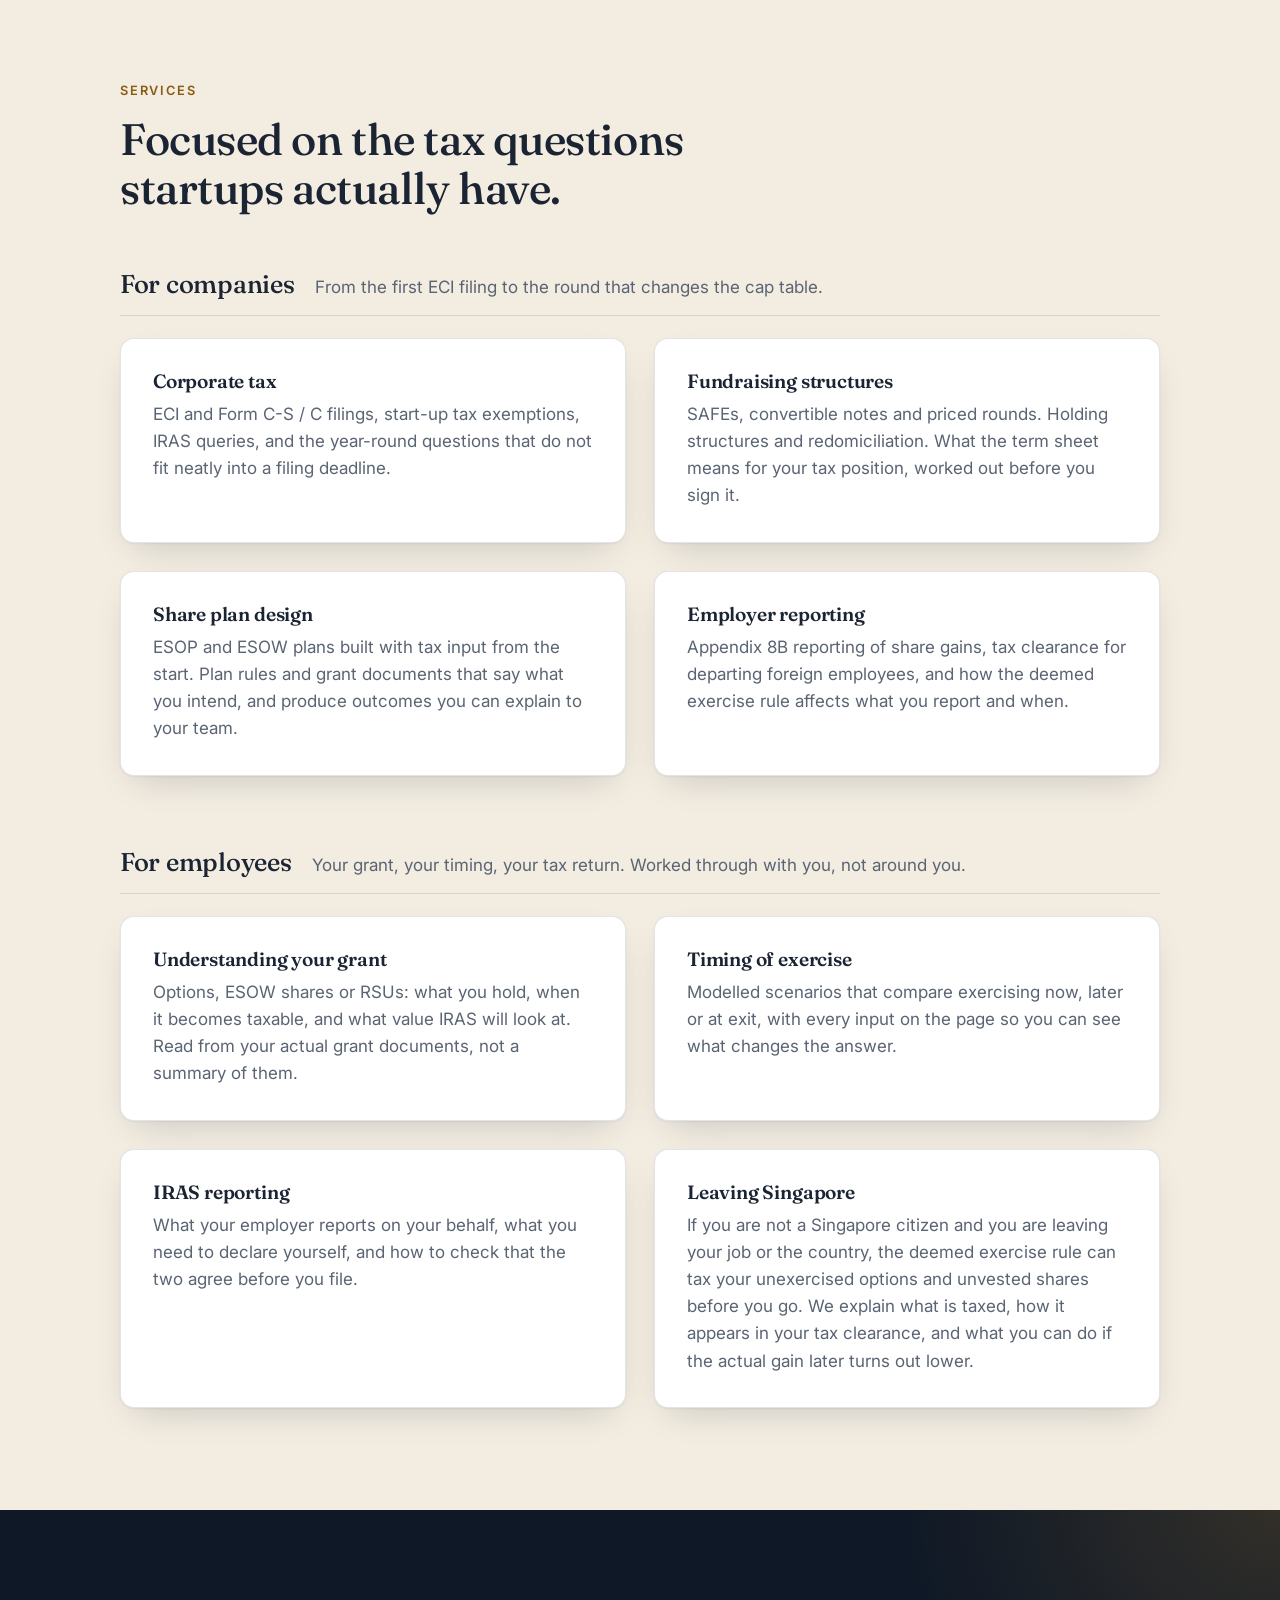
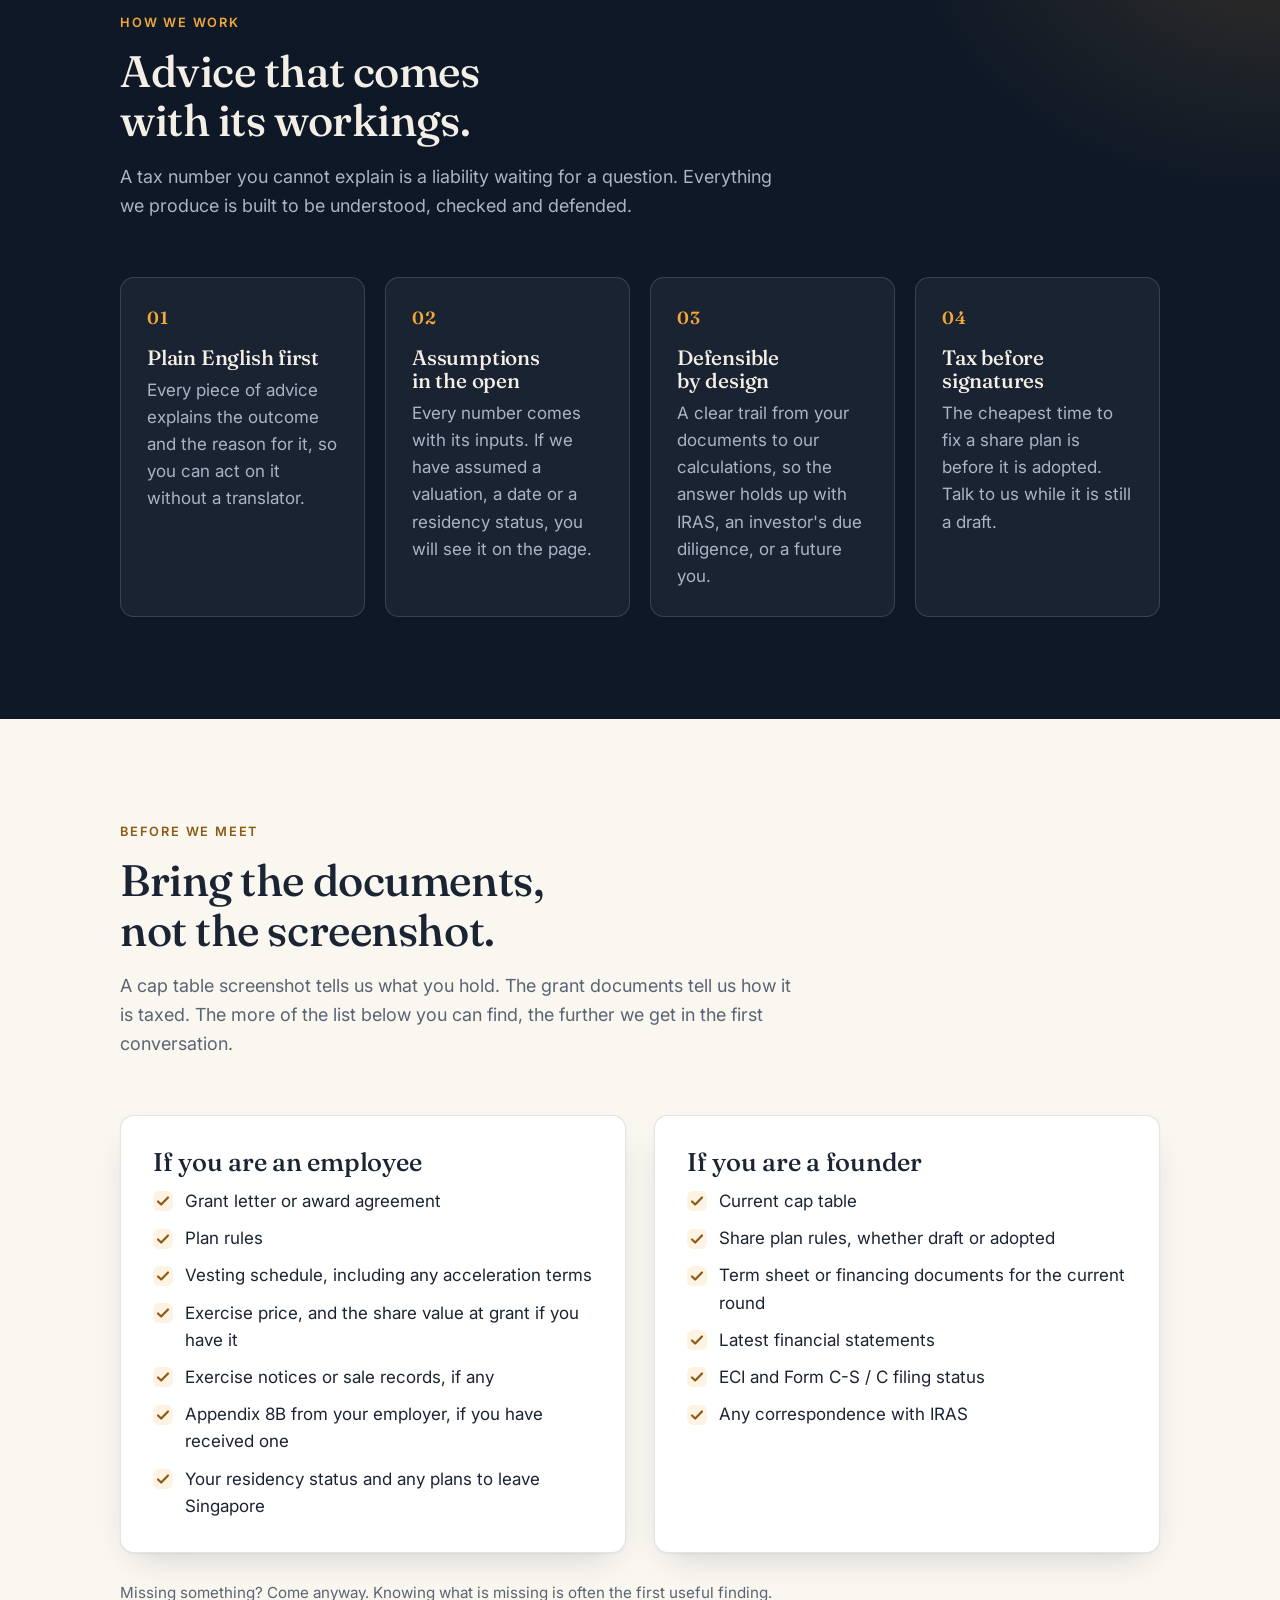
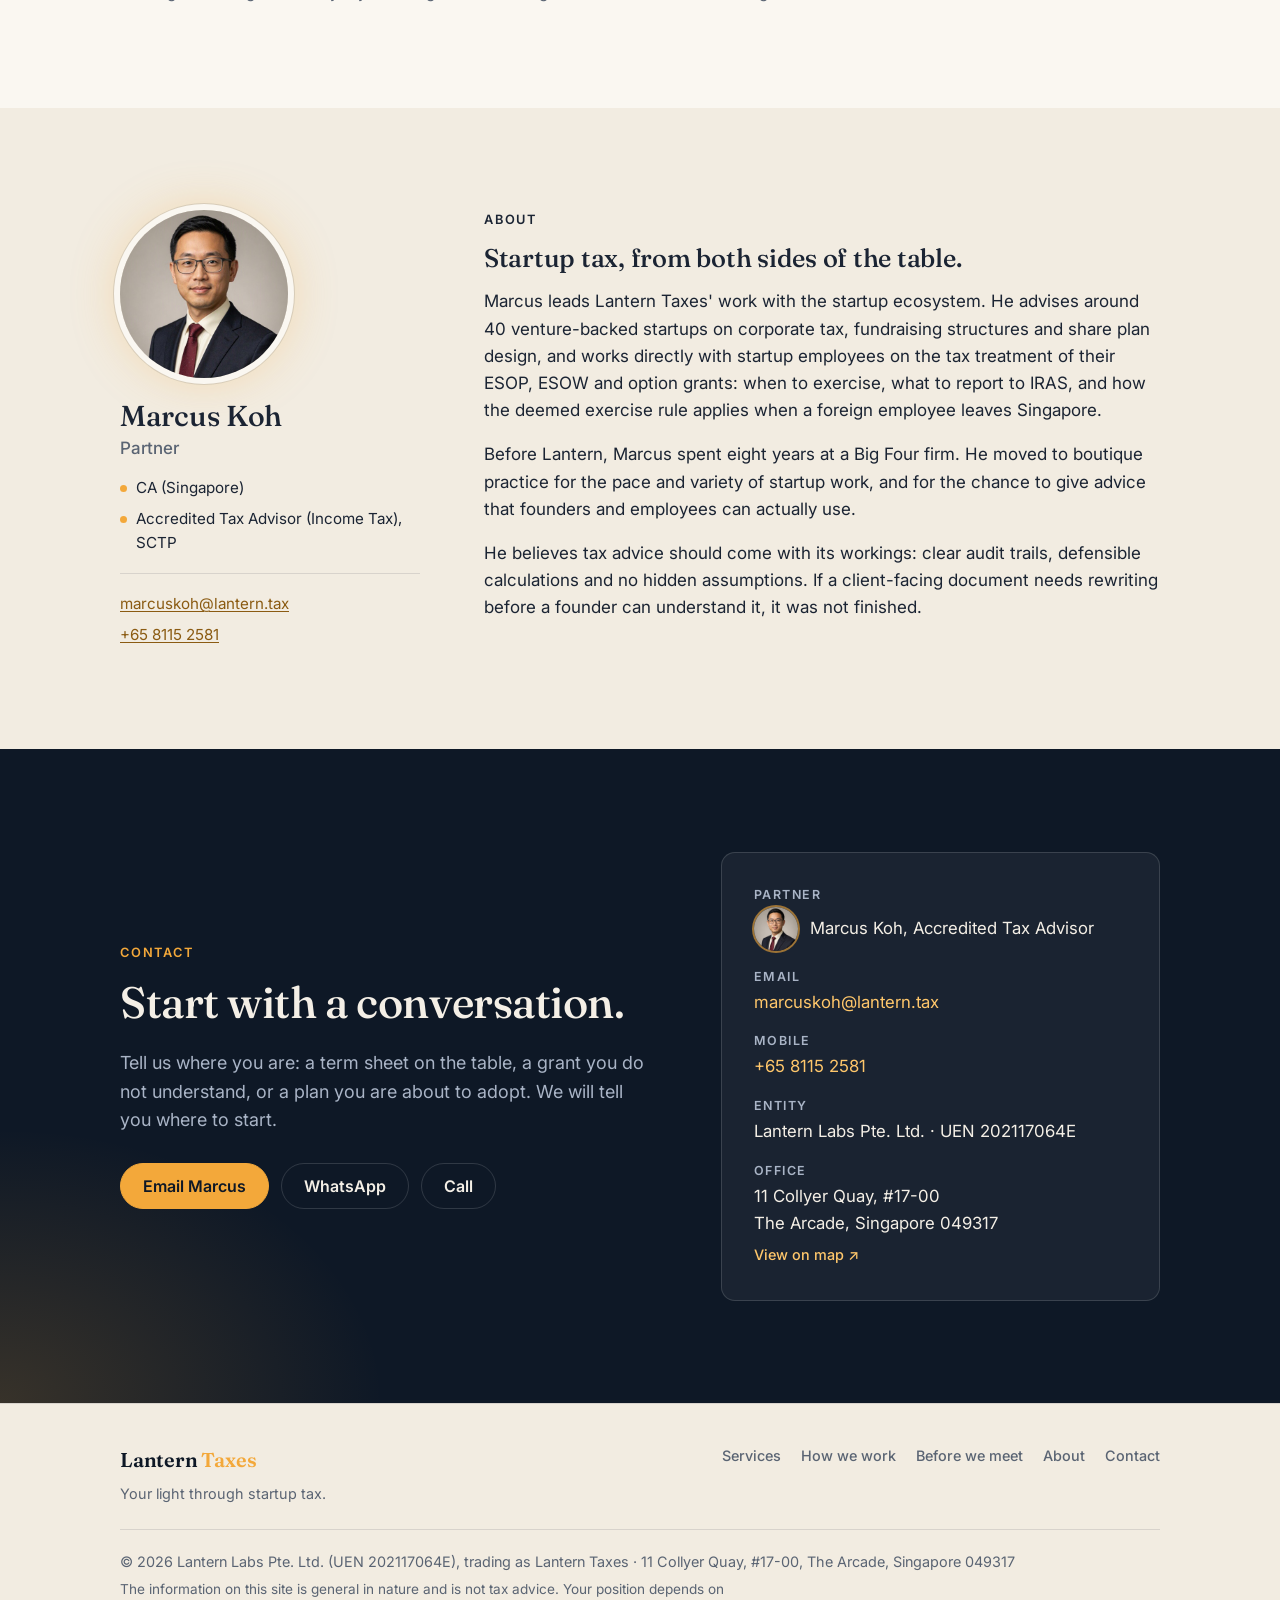
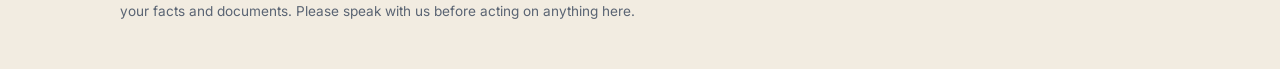
==== commit 4e9633fa: "Use the legal entity name Lantern Labs Pte. Ltd. Lantern Taxes stays as the brand; the contact card," ====
--- a/index.html
+++ b/index.html
@@ -30,6 +30,7 @@
     "@context": "https://schema.org",
     "@type": "AccountingService",
     "name": "Lantern Taxes",
+    "legalName": "Lantern Labs Pte. Ltd.",
     "url": "https://lantern.tax/",
     "slogan": "Your light through startup tax.",
     "description": "Singapore tax advisory firm for venture-backed startups and their employees: corporate tax, fundraising structures, share plan design, and advice on ESOP, ESOW and option grants.",
@@ -407,7 +408,7 @@
             </div>
             <div>
               <dt>Entity</dt>
-              <dd>Lantern Taxes &middot; UEN 202117064E</dd>
+              <dd>Lantern Labs Pte. Ltd. &middot; UEN 202117064E</dd>
             </div>
             <div>
               <dt>Office</dt>
@@ -438,7 +439,7 @@
         <a href="#contact">Contact</a>
       </nav>
       <div class="footer-meta">
-        <p>&copy; 2026 Lantern Taxes &middot; UEN 202117064E &middot; 11 Collyer Quay, #17-00, The Arcade, Singapore 049317</p>
+        <p>&copy; 2026 Lantern Labs Pte. Ltd. (UEN 202117064E), trading as Lantern Taxes &middot; 11 Collyer Quay, #17-00, The Arcade, Singapore 049317</p>
         <p class="disclaimer">
           The information on this site is general in nature and is not tax advice. Your position depends on your
           facts and documents. Please speak with us before acting on anything here.
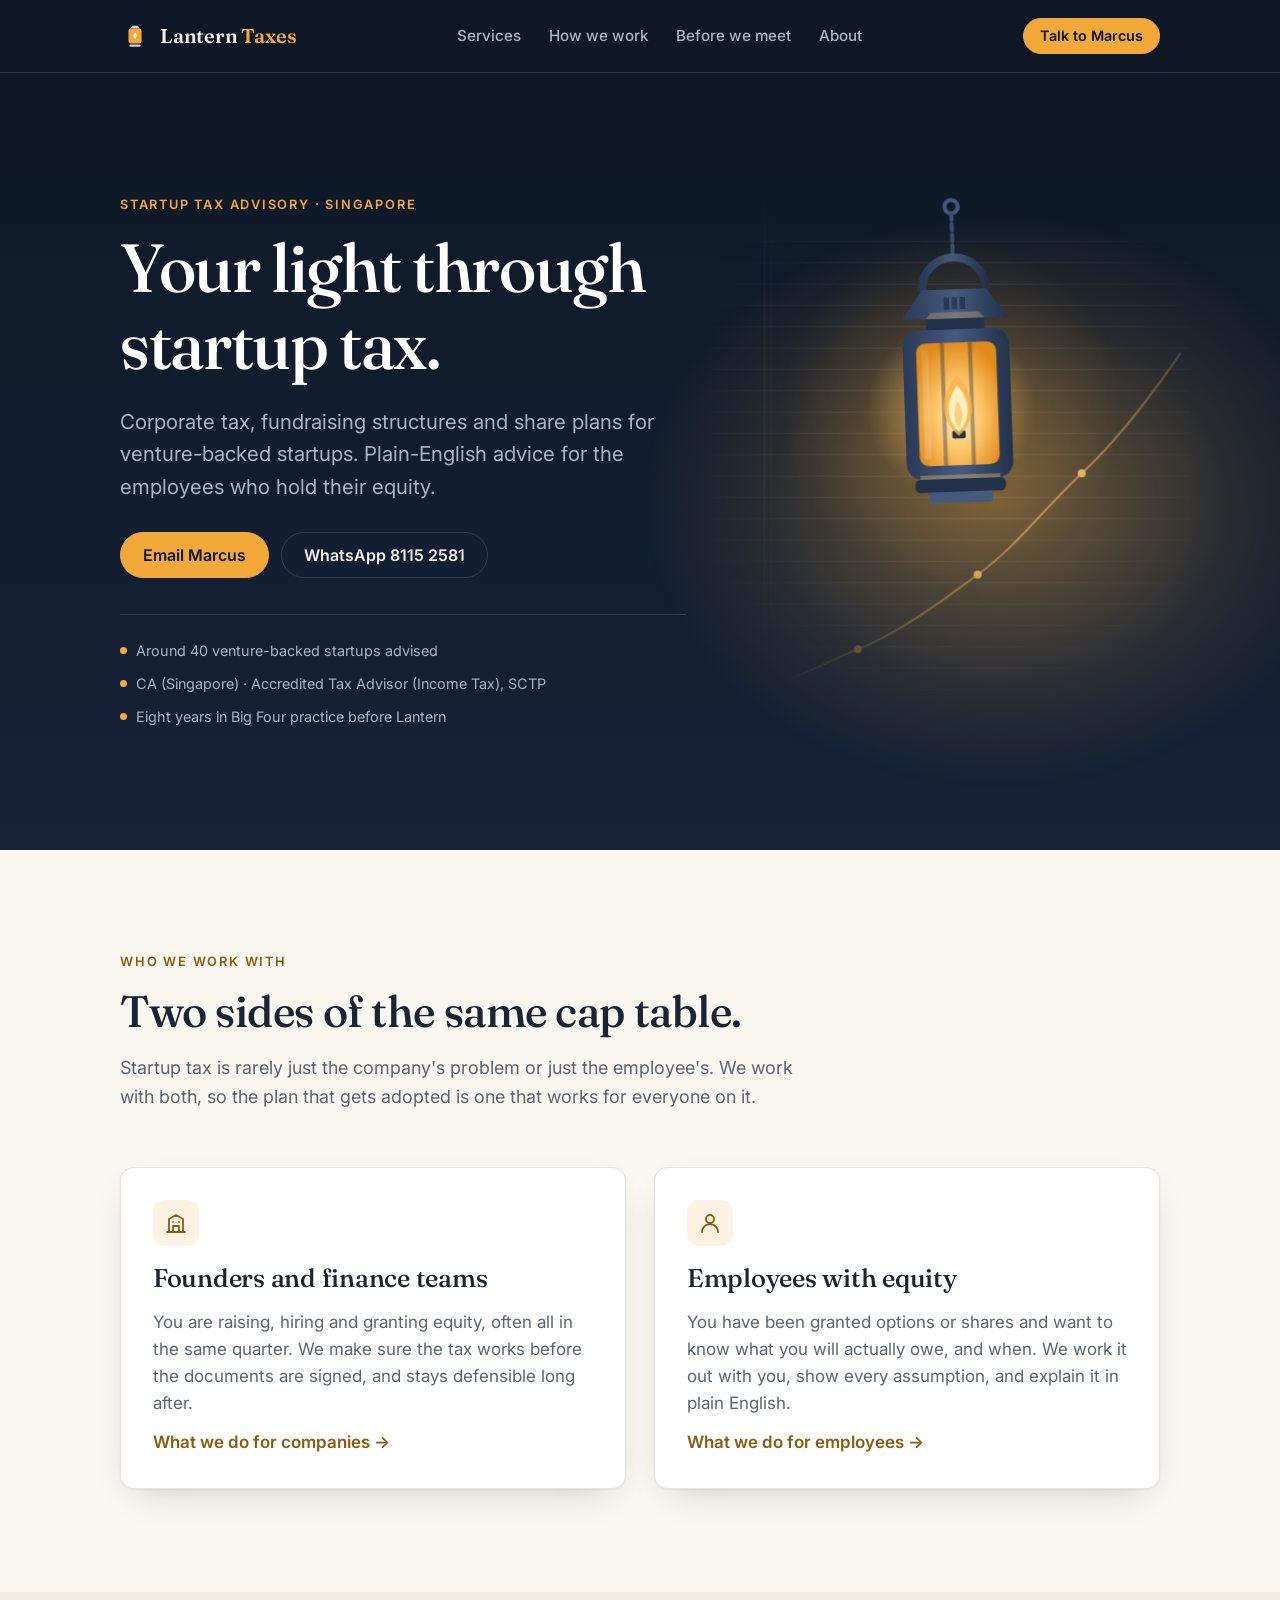
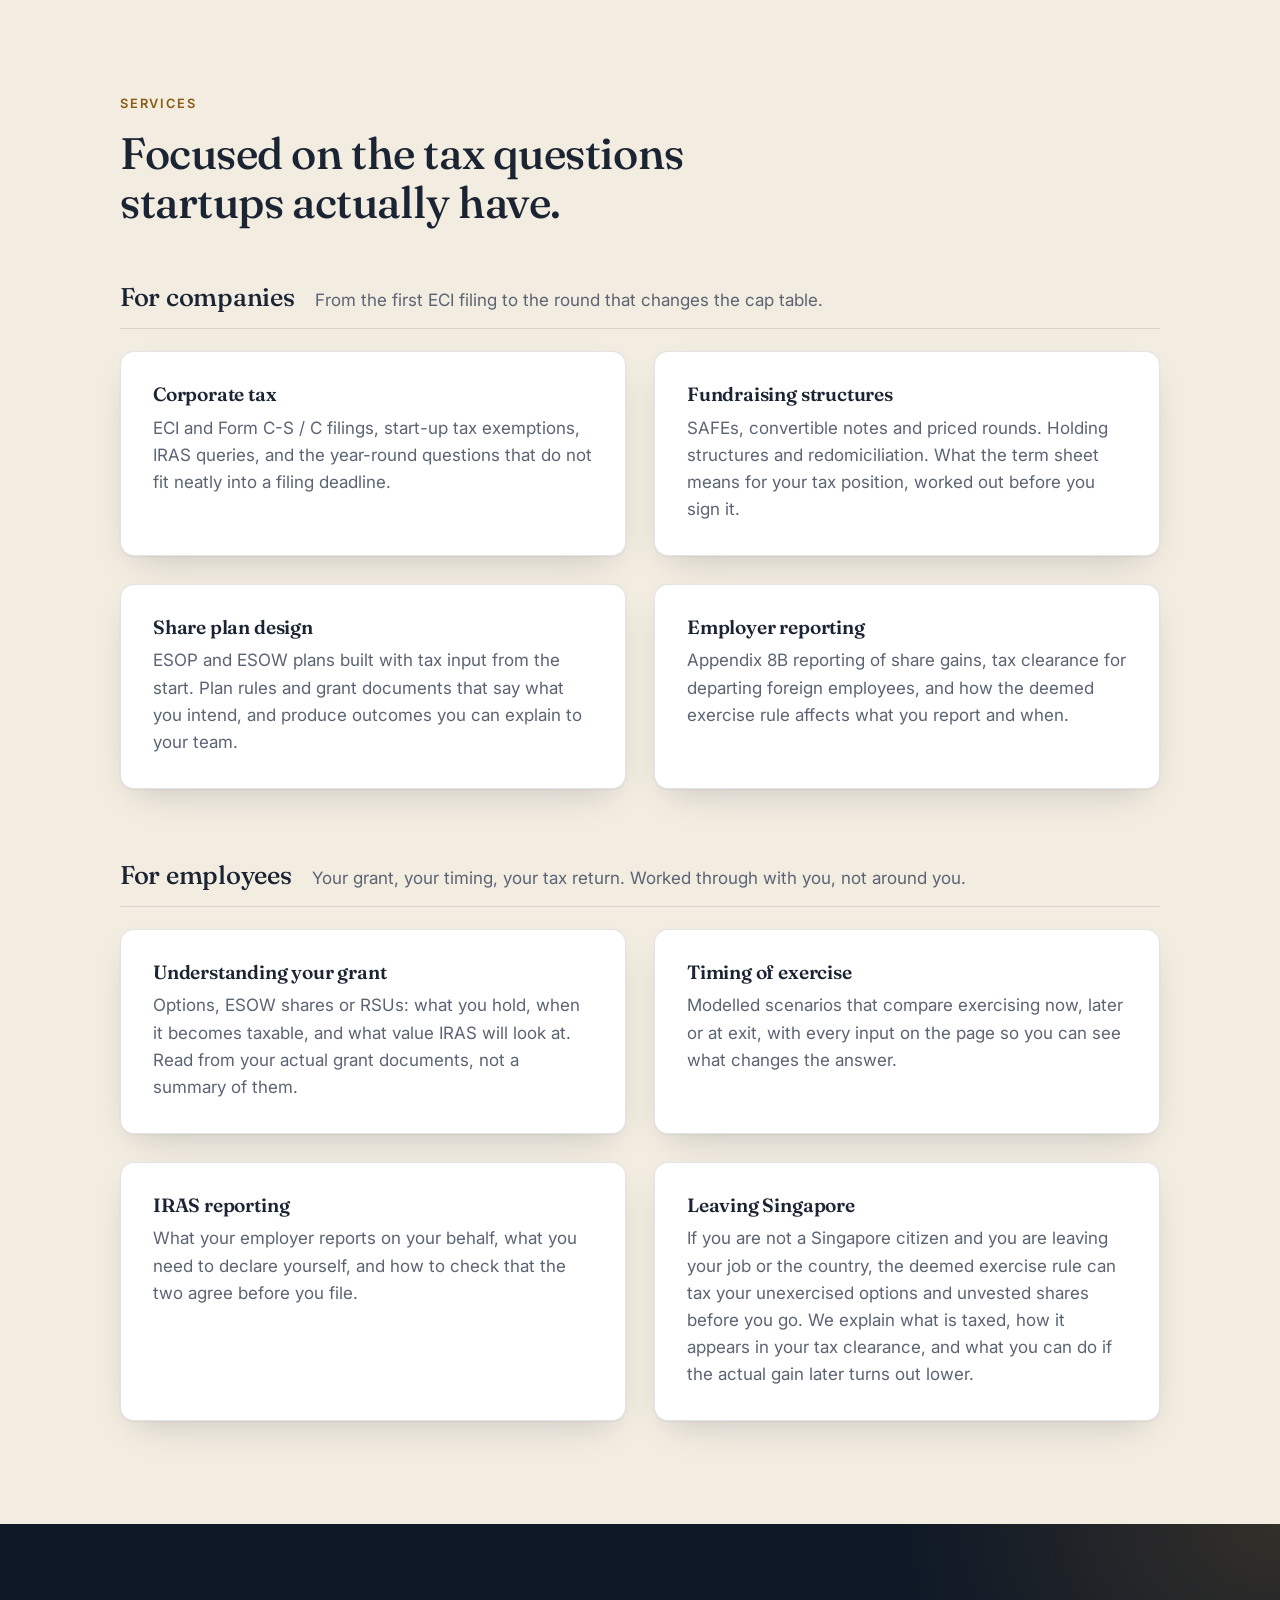
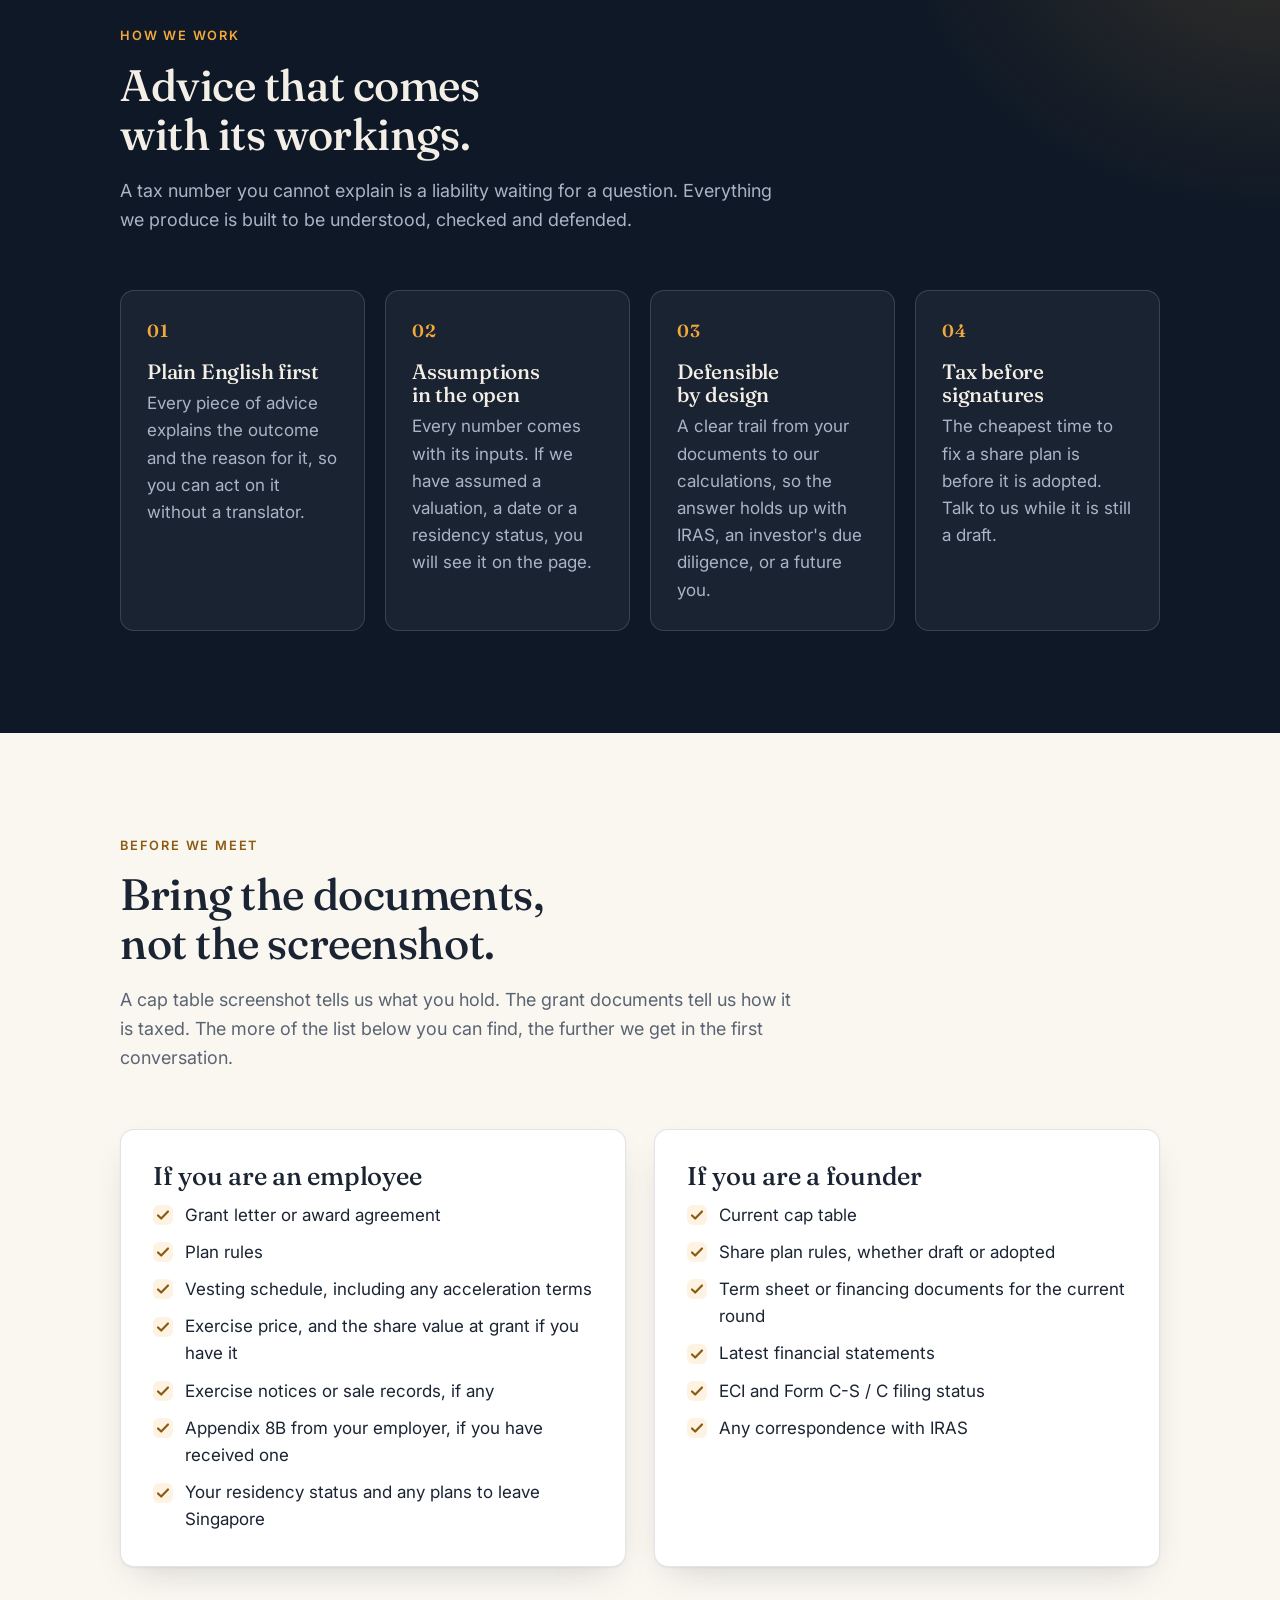
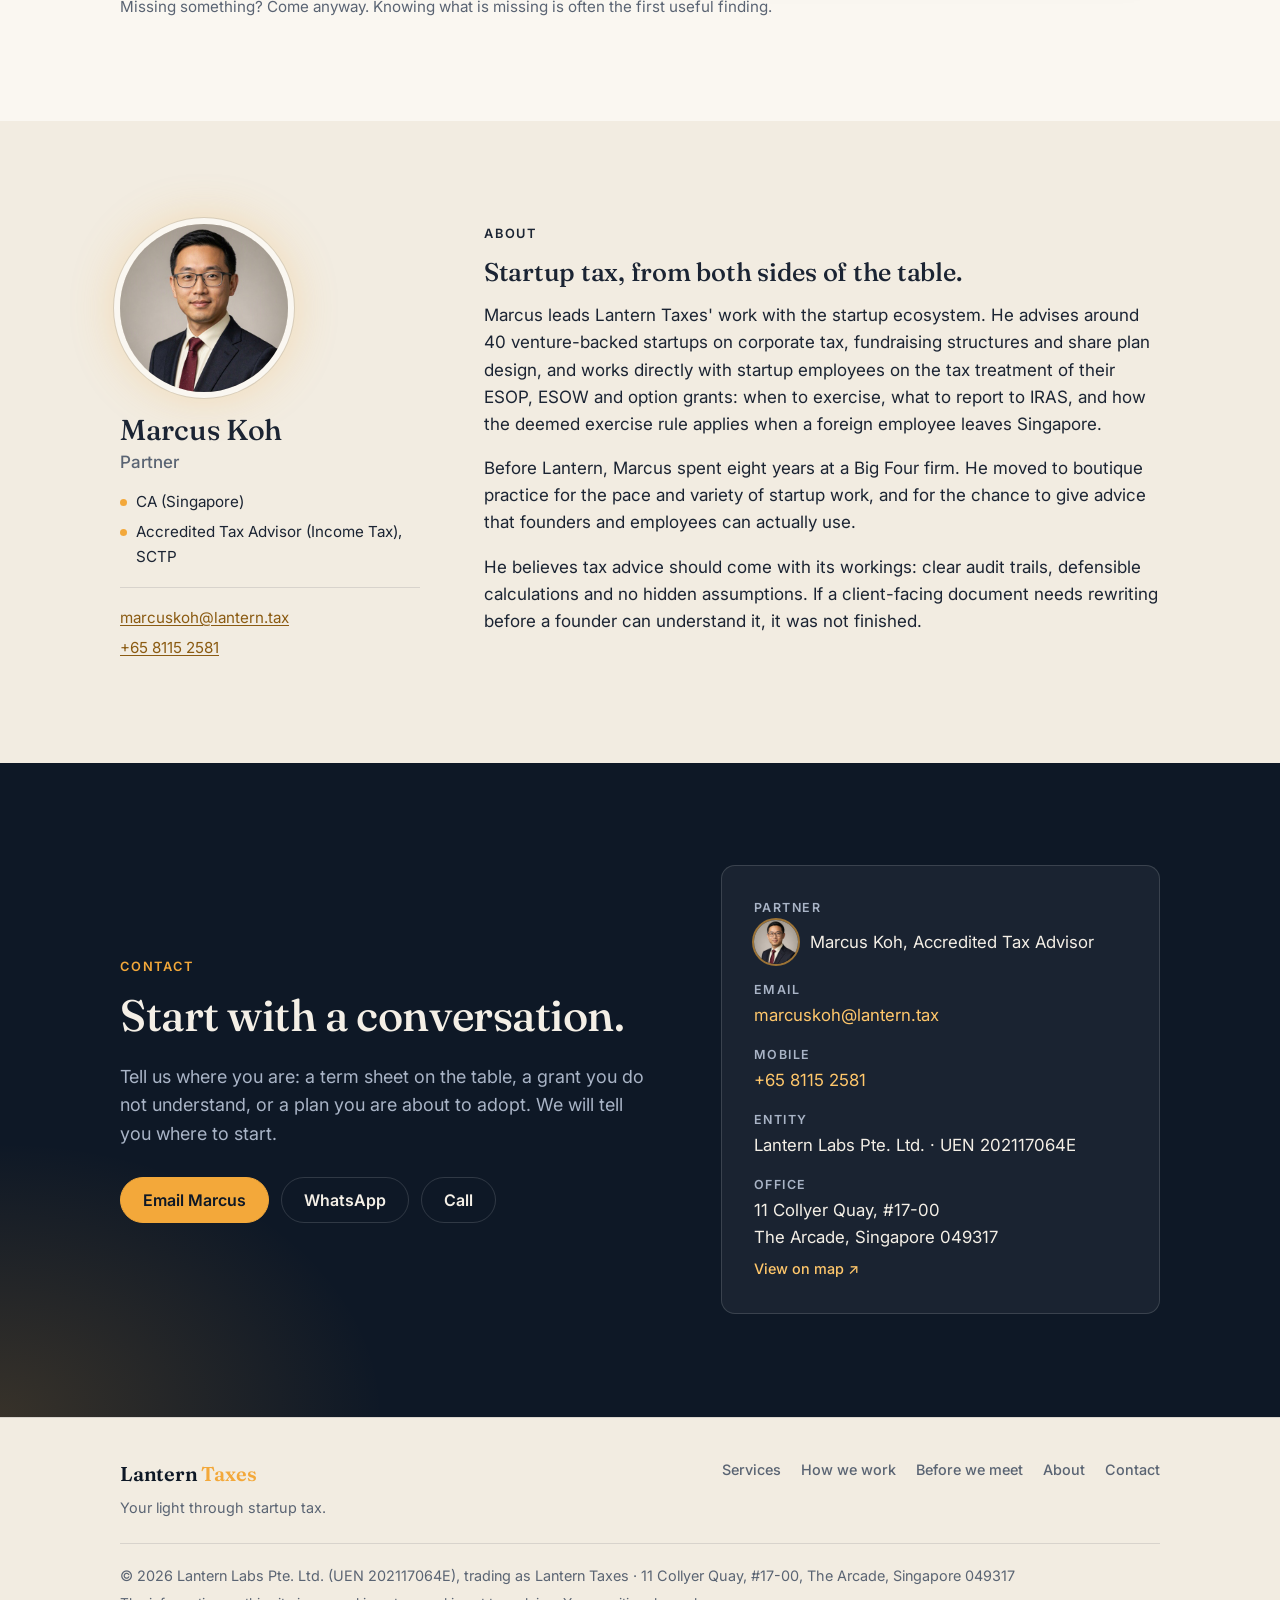
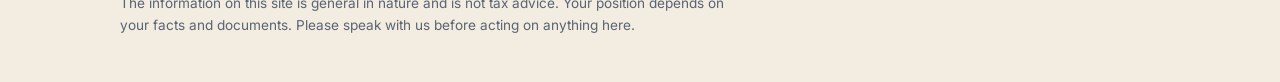
==== commit 3ed8be92: "Animated lantern scene and social preview image Hero lantern is now a scene: it arrives and ignites " ====
--- a/index.html
+++ b/index.html
@@ -14,11 +14,18 @@
   <meta property="og:title" content="Lantern Taxes | Your light through startup tax">
   <meta property="og:description" content="Singapore tax advisory for venture-backed startups and their employees. Corporate tax, fundraising structures, share plans and ESOP advice, explained in plain English.">
   <meta property="og:url" content="https://lantern.tax/">
-  <meta property="og:image" content="https://lantern.tax/marcus.jpeg">
-  <meta property="og:image:width" content="1024">
-  <meta property="og:image:height" content="1024">
-  <meta property="og:image:alt" content="Marcus Koh, Partner at Lantern Taxes">
-  <meta name="twitter:card" content="summary">
+  <meta property="og:locale" content="en_SG">
+  <meta property="og:image" content="https://lantern.tax/og-image.jpg">
+  <meta property="og:image:secure_url" content="https://lantern.tax/og-image.jpg">
+  <meta property="og:image:type" content="image/jpeg">
+  <meta property="og:image:width" content="2400">
+  <meta property="og:image:height" content="1260">
+  <meta property="og:image:alt" content="Lantern Taxes: your light through startup tax. Marcus Koh, Partner, CA (Singapore), Accredited Tax Advisor (Income Tax).">
+  <meta name="twitter:card" content="summary_large_image">
+  <meta name="twitter:title" content="Lantern Taxes | Your light through startup tax">
+  <meta name="twitter:description" content="Singapore tax advisory for venture-backed startups and their employees. Corporate tax, fundraising structures, share plans and ESOP advice, explained in plain English.">
+  <meta name="twitter:image" content="https://lantern.tax/og-image.jpg">
+  <meta name="twitter:image:alt" content="Lantern Taxes: your light through startup tax. Marcus Koh, Partner.">
 
   <link rel="preconnect" href="https://fonts.googleapis.com">
   <link rel="preconnect" href="https://fonts.gstatic.com" crossorigin>
@@ -32,6 +39,7 @@
     "name": "Lantern Taxes",
     "legalName": "Lantern Labs Pte. Ltd.",
     "url": "https://lantern.tax/",
+    "image": "https://lantern.tax/og-image.jpg",
     "slogan": "Your light through startup tax.",
     "description": "Singapore tax advisory firm for venture-backed startups and their employees: corporate tax, fundraising structures, share plan design, and advice on ESOP, ESOW and option grants.",
     "email": "marcuskoh@lantern.tax",
@@ -104,9 +112,9 @@
         </div>
 
         <div class="hero-art" aria-hidden="true">
-          <svg class="lantern" viewBox="0 0 160 240" xmlns="http://www.w3.org/2000/svg" focusable="false">
+          <svg class="lantern" viewBox="30 0 300 410" xmlns="http://www.w3.org/2000/svg" focusable="false">
             <defs>
-              <radialGradient id="glass" cx="50%" cy="58%" r="62%">
+              <radialGradient id="glass" cx="50%" cy="60%" r="62%">
                 <stop offset="0" stop-color="#fff3d1"/>
                 <stop offset=".45" stop-color="#ffc76b"/>
                 <stop offset="1" stop-color="#e08a1c"/>
@@ -116,23 +124,87 @@
                 <stop offset=".5" stop-color="#465a80"/>
                 <stop offset="1" stop-color="#22314b"/>
               </linearGradient>
-              <radialGradient id="halo" cx="50%" cy="50%" r="50%">
-                <stop offset="0" stop-color="#f3a83a" stop-opacity=".5"/>
+              <radialGradient id="haloWide" cx="50%" cy="50%" r="50%">
+                <stop offset="0" stop-color="#f3a83a" stop-opacity=".34"/>
+                <stop offset=".5" stop-color="#f3a83a" stop-opacity=".12"/>
                 <stop offset="1" stop-color="#f3a83a" stop-opacity="0"/>
               </radialGradient>
+              <radialGradient id="haloTight" cx="50%" cy="50%" r="50%">
+                <stop offset="0" stop-color="#ffc76b" stop-opacity=".55"/>
+                <stop offset="1" stop-color="#ffc76b" stop-opacity="0"/>
+              </radialGradient>
+              <radialGradient id="reach" cx="50%" cy="50%" r="50%">
+                <stop offset="0" stop-color="#fff" stop-opacity="1"/>
+                <stop offset=".4" stop-color="#fff" stop-opacity=".9"/>
+                <stop offset=".75" stop-color="#fff" stop-opacity=".3"/>
+                <stop offset="1" stop-color="#fff" stop-opacity="0"/>
+              </radialGradient>
+              <mask id="light" maskUnits="userSpaceOnUse" x="-60" y="-60" width="480" height="540">
+                <g class="reach-in"><g class="reach-breathe">
+                  <circle class="reach-sway" cx="180" cy="172" r="240" fill="url(#reach)"/>
+                </g></g>
+              </mask>
             </defs>
-            <circle class="halo" cx="80" cy="136" r="80" fill="url(#halo)"/>
-            <path d="M56 50 A24 24 0 0 1 104 50" fill="none" stroke="url(#metal)" stroke-width="6" stroke-linecap="round"/>
-            <path d="M40 72 L120 72 L104 50 L56 50 Z" fill="url(#metal)"/>
-            <rect x="58" y="72" width="44" height="8" fill="#22314b"/>
-            <rect x="40" y="80" width="80" height="112" rx="12" fill="url(#metal)"/>
-            <rect x="50" y="90" width="60" height="92" rx="7" fill="url(#glass)"/>
-            <rect x="68" y="90" width="3" height="92" fill="#22314b" opacity=".4"/>
-            <rect x="89" y="90" width="3" height="92" fill="#22314b" opacity=".4"/>
-            <path class="flame" d="M80 118 C70 130, 68 142, 80 154 C92 142, 90 130, 80 118 Z" fill="#fff6dc"/>
-            <path class="flame-core" d="M80 130 C75 137, 75 143, 80 149 C85 143, 85 137, 80 130 Z" fill="#ffd27a"/>
-            <rect x="46" y="192" width="68" height="10" rx="4" fill="#22314b"/>
-            <rect x="56" y="202" width="48" height="8" rx="3" fill="#465a80"/>
+
+            <!-- What the light reveals: ledger rules and a path rising through them -->
+            <g class="ledger" mask="url(#light)">
+              <path d="M0 40H360M0 56H360M0 72H360M0 88H360M0 104H360M0 120H360M0 136H360M0 152H360M0 168H360M0 184H360M0 200H360M0 216H360M0 232H360M0 248H360M0 264H360M0 280H360M0 296H360M0 312H360M0 328H360M0 344H360M0 360H360M0 376H360M0 392H360M0 408H360M0 424H360" stroke="#f4efe6" stroke-opacity=".09" stroke-width="1"/>
+              <path d="M40 0V420" stroke="#f3a83a" stroke-opacity=".22" stroke-width="1"/>
+              <path d="M45 0V420" stroke="#f3a83a" stroke-opacity=".1" stroke-width="1"/>
+              <path class="trail" pathLength="1" d="M20 380 C50 376, 80 358, 110 346 S170 312, 200 290 S250 240, 278 214 S330 156, 352 124" fill="none" stroke="#ffc76b" stroke-opacity=".6" stroke-width="1.5" stroke-linecap="round"/>
+              <g class="waypoints" fill="#ffc76b">
+                <circle class="wp" cx="110" cy="346" r="3"/>
+                <circle class="wp" cx="200" cy="290" r="3"/>
+                <circle class="wp" cx="278" cy="214" r="3"/>
+              </g>
+            </g>
+
+            <g class="arrive">
+              <g class="halo-in">
+                <circle class="halo-wide" cx="180" cy="166" r="130" fill="url(#haloWide)"/>
+                <circle class="halo-tight" cx="180" cy="166" r="64" fill="url(#haloTight)"/>
+              </g>
+
+              <g class="sway">
+                <!-- hook, chain, handle -->
+                <circle cx="180" cy="14" r="5" fill="none" stroke="#465a80" stroke-width="3"/>
+                <path d="M180 19V52" stroke="#3d4f70" stroke-width="3" stroke-dasharray="5 3" stroke-linecap="round"/>
+                <path d="M156 76 A24 24 0 0 1 204 76" fill="none" stroke="url(#metal)" stroke-width="6" stroke-linecap="round"/>
+                <!-- cap with vents -->
+                <path d="M140 98 L220 98 L204 76 L156 76 Z" fill="url(#metal)"/>
+                <path d="M172 82h4v9h-4z M178 82h4v9h-4z M184 82h4v9h-4z" fill="#0e1826" opacity=".45"/>
+                <path d="M158 98 H202 L198 93 H162 Z" fill="#ffc76b" opacity=".28"/>
+                <rect x="158" y="98" width="44" height="8" fill="#22314b"/>
+                <!-- body and glass -->
+                <rect x="140" y="106" width="80" height="112" rx="12" fill="url(#metal)"/>
+                <rect x="150" y="116" width="60" height="92" rx="7" fill="url(#glass)"/>
+                <rect x="154" y="121" width="5" height="82" rx="2.5" fill="#fff" opacity=".14"/>
+                <rect x="168" y="116" width="3" height="92" fill="#22314b" opacity=".4"/>
+                <rect x="189" y="116" width="3" height="92" fill="#22314b" opacity=".4"/>
+                <!-- burner and flame -->
+                <rect x="175" y="182" width="10" height="6" rx="1.5" fill="#22314b"/>
+                <g class="ignite">
+                  <path class="flame-outer" d="M180 140 C167 155, 165 172, 180 186 C195 172, 193 155, 180 140Z" fill="#ffb347"/>
+                  <path class="flame-mid" d="M180 148 C171 159, 170 173, 180 183 C190 173, 189 159, 180 148Z" fill="#fff0c2"/>
+                  <path class="flame-core" d="M180 160 C176 167, 176 175, 180 180 C184 175, 184 167, 180 160Z" fill="#ffd27a"/>
+                </g>
+                <!-- base -->
+                <rect x="150" y="215" width="60" height="3" fill="#ffc76b" opacity=".35"/>
+                <rect x="146" y="218" width="68" height="10" rx="4" fill="#22314b"/>
+                <rect x="156" y="228" width="48" height="8" rx="3" fill="#465a80"/>
+              </g>
+
+              <!-- embers drifting up from the vents -->
+              <g class="motes">
+              <circle class="mote" cx="170" cy="78" r="1.6" fill="#ffd27a" style="--d:5.4s;--delay:1.4s;--x:-8px"/>
+              <circle class="mote" cx="186" cy="78" r="1.2" fill="#ffd27a" style="--d:6.2s;--delay:2.1s;--x:10px"/>
+              <circle class="mote" cx="178" cy="78" r="1.9" fill="#ffd27a" style="--d:4.6s;--delay:2.9s;--x:3px"/>
+              <circle class="mote" cx="192" cy="78" r="1.3" fill="#ffd27a" style="--d:5.8s;--delay:3.6s;--x:14px"/>
+              <circle class="mote" cx="164" cy="78" r="1.4" fill="#ffd27a" style="--d:6.6s;--delay:4.4s;--x:-12px"/>
+              <circle class="mote" cx="182" cy="78" r="1.1" fill="#ffd27a" style="--d:5.0s;--delay:5.0s;--x:6px"/>
+              <circle class="mote" cx="175" cy="78" r="1.5" fill="#ffd27a" style="--d:7.0s;--delay:5.7s;--x:-4px"/>
+              </g>
+            </g>
           </svg>
         </div>
       </div>
--- a/styles.css
+++ b/styles.css
@@ -262,11 +262,18 @@
   position: relative;
   overflow: hidden;
   color: var(--text-on-dark);
-  background:
-    radial-gradient(55% 45% at 50% 105%, rgba(243, 168, 58, 0.28), transparent 65%),
-    linear-gradient(180deg, var(--ink) 0%, var(--ink-2) 100%);
+  background: linear-gradient(180deg, var(--ink) 0%, var(--ink-2) 100%);
   padding-block: clamp(56px, 8vw, 112px) 0;
 }
+.hero::before {
+  content: "";
+  position: absolute;
+  inset: 0;
+  pointer-events: none;
+  background: radial-gradient(55% 45% at 50% 105%, rgba(243, 168, 58, 0.28), transparent 65%);
+  animation: fade 1.8s ease-out 0.6s both;
+}
+.hero > .container { position: relative; }
 
 .hero-grid {
   display: grid;
@@ -316,37 +323,123 @@
 }
 
 .lantern {
-  width: clamp(180px, 40vw, 300px);
+  width: clamp(260px, 36vw, 400px);
   height: auto;
-  filter: drop-shadow(0 0 32px rgba(243, 168, 58, 0.45));
+  overflow: visible;
 }
 
 @media (min-width: 860px) {
-  .hero {
+  .hero { padding-block: clamp(72px, 9vw, 128px); }
+  .hero::before {
     background:
       radial-gradient(45% 60% at 78% 55%, rgba(243, 168, 58, 0.30), transparent 62%),
-      radial-gradient(30% 40% at 78% 55%, rgba(255, 199, 107, 0.16), transparent 60%),
-      linear-gradient(180deg, var(--ink) 0%, var(--ink-2) 100%);
-    padding-block: clamp(72px, 9vw, 128px);
+      radial-gradient(30% 40% at 78% 55%, rgba(255, 199, 107, 0.16), transparent 60%);
   }
   .hero-grid { grid-template-columns: 1.15fr 0.85fr; gap: 56px; }
   .hero-art { align-items: center; min-height: 0; }
 }
 
-/* Flame animation, opt-in to motion only */
-@media (prefers-reduced-motion: no-preference) {
-  .flame { animation: flicker 3.2s ease-in-out infinite; transform-origin: 80px 154px; }
-  .flame-core { animation: flicker 2.4s ease-in-out infinite reverse; transform-origin: 80px 149px; }
-  .halo { animation: breathe 5s ease-in-out infinite; transform-origin: 80px 136px; }
-}
-@keyframes flicker {
-  0%, 100% { transform: scale(1) translateY(0); opacity: 1; }
-  40% { transform: scale(1.04, 1.08) translateY(-1px); opacity: 0.94; }
-  70% { transform: scale(0.97, 1.02) translateY(0.5px); opacity: 1; }
-}
+/* Lantern scene ----------------------------------------------------------
+   Entrance: lantern arrives, flame ignites, light reaches out and reveals the
+   ledger and the path. Then: gentle sway, flame flicker, breathing glow,
+   embers. Static styles are the finished state, so reduced-motion just
+   switches the animations off. */
+
+.lantern .arrive { animation: arrive 1s cubic-bezier(0.2, 0.8, 0.2, 1) both; }
+@keyframes arrive { from { opacity: 0; transform: translateY(-10px); } }
+
+.lantern .sway,
+.lantern .reach-sway {
+  transform-origin: 180px 14px;
+  animation: sway 7s ease-in-out 1.2s infinite both;
+}
+@keyframes sway {
+  0%, 100% { transform: rotate(-2deg); }
+  50% { transform: rotate(2deg); }
+}
+
+.lantern .ignite {
+  transform-origin: 180px 184px;
+  animation: ignite 0.7s cubic-bezier(0.34, 1.56, 0.64, 1) 0.5s both;
+}
+@keyframes ignite { from { transform: scale(0); } }
+
+.flame-outer, .flame-mid, .flame-core {
+  transform-box: fill-box;
+  transform-origin: 50% 100%;
+}
+.flame-outer { opacity: 0.85; filter: blur(0.5px); animation: flick-a 1.9s ease-in-out 1.2s infinite; }
+.flame-mid   { animation: flick-b 2.5s ease-in-out 1.2s infinite; }
+.flame-core  { animation: flick-c 1.3s ease-in-out 1.2s infinite; }
+@keyframes flick-a {
+  0%, 100% { transform: scale(1, 1) skewX(0); opacity: 0.85; }
+  30% { transform: scale(1.06, 1.1) skewX(3deg); opacity: 0.95; }
+  60% { transform: scale(0.95, 1.04) skewX(-3deg); opacity: 0.78; }
+  80% { transform: scale(1.03, 0.96) skewX(1deg); opacity: 0.9; }
+}
+@keyframes flick-b {
+  0%, 100% { transform: scale(1, 1) skewX(0); }
+  35% { transform: scale(0.96, 1.07) skewX(-2deg); }
+  70% { transform: scale(1.04, 0.95) skewX(2deg); }
+}
+@keyframes flick-c {
+  0%, 100% { transform: scale(1, 1); opacity: 1; }
+  50% { transform: scale(1.12, 0.9); opacity: 0.85; }
+}
+
+.lantern .halo-in {
+  transform-origin: 180px 166px;
+  animation: halo-in 1.6s cubic-bezier(0.2, 0.7, 0.2, 1) 0.6s both;
+}
+@keyframes halo-in { from { opacity: 0; transform: scale(0.3); } }
+.lantern .halo-wide  { transform-origin: 180px 166px; animation: breathe 6s ease-in-out 2.2s infinite; }
+.lantern .halo-tight { transform-origin: 180px 166px; animation: breathe 4.3s ease-in-out 2.2s infinite reverse; }
 @keyframes breathe {
   0%, 100% { transform: scale(1); opacity: 1; }
-  50% { transform: scale(1.06); opacity: 0.85; }
+  50% { transform: scale(1.07); opacity: 0.86; }
+}
+
+.lantern .reach-in {
+  transform-origin: 180px 172px;
+  animation: reach-in 1.8s cubic-bezier(0.2, 0.7, 0.2, 1) 0.6s both;
+}
+@keyframes reach-in { from { transform: scale(0.15); } }
+.lantern .reach-breathe { transform-origin: 180px 172px; animation: breathe-reach 6s ease-in-out 2.2s infinite; }
+@keyframes breathe-reach {
+  0%, 100% { transform: scale(1); }
+  50% { transform: scale(1.06); }
+}
+
+.lantern .ledger { animation: fade 1.4s ease 0.9s both; }
+@keyframes fade { from { opacity: 0; } }
+.lantern .trail {
+  stroke-dasharray: 1;
+  stroke-dashoffset: 0;
+  animation: draw 2s cubic-bezier(0.4, 0, 0.2, 1) 1.2s both;
+}
+@keyframes draw { from { stroke-dashoffset: 1; } }
+.lantern .wp {
+  transform-box: fill-box;
+  transform-origin: center;
+  animation: pop 0.6s cubic-bezier(0.34, 1.56, 0.64, 1) both;
+}
+.lantern .wp:nth-child(1) { animation-delay: 1.9s; }
+.lantern .wp:nth-child(2) { animation-delay: 2.4s; }
+.lantern .wp:nth-child(3) { animation-delay: 2.9s; }
+@keyframes pop { from { transform: scale(0); } }
+
+.lantern .mote {
+  opacity: 0;
+  animation: rise var(--d, 5s) ease-out var(--delay, 0s) infinite;
+}
+@keyframes rise {
+  0% { transform: translate(0, 0); opacity: 0; }
+  12% { opacity: 0.9; }
+  100% { transform: translate(var(--x, 0px), -120px); opacity: 0; }
+}
+
+@media (prefers-reduced-motion: reduce) {
+  .lantern *, .page-404 .lantern *, .hero::before { animation: none !important; }
 }
 
 /* Cards ----------------------------------------------------------------- */
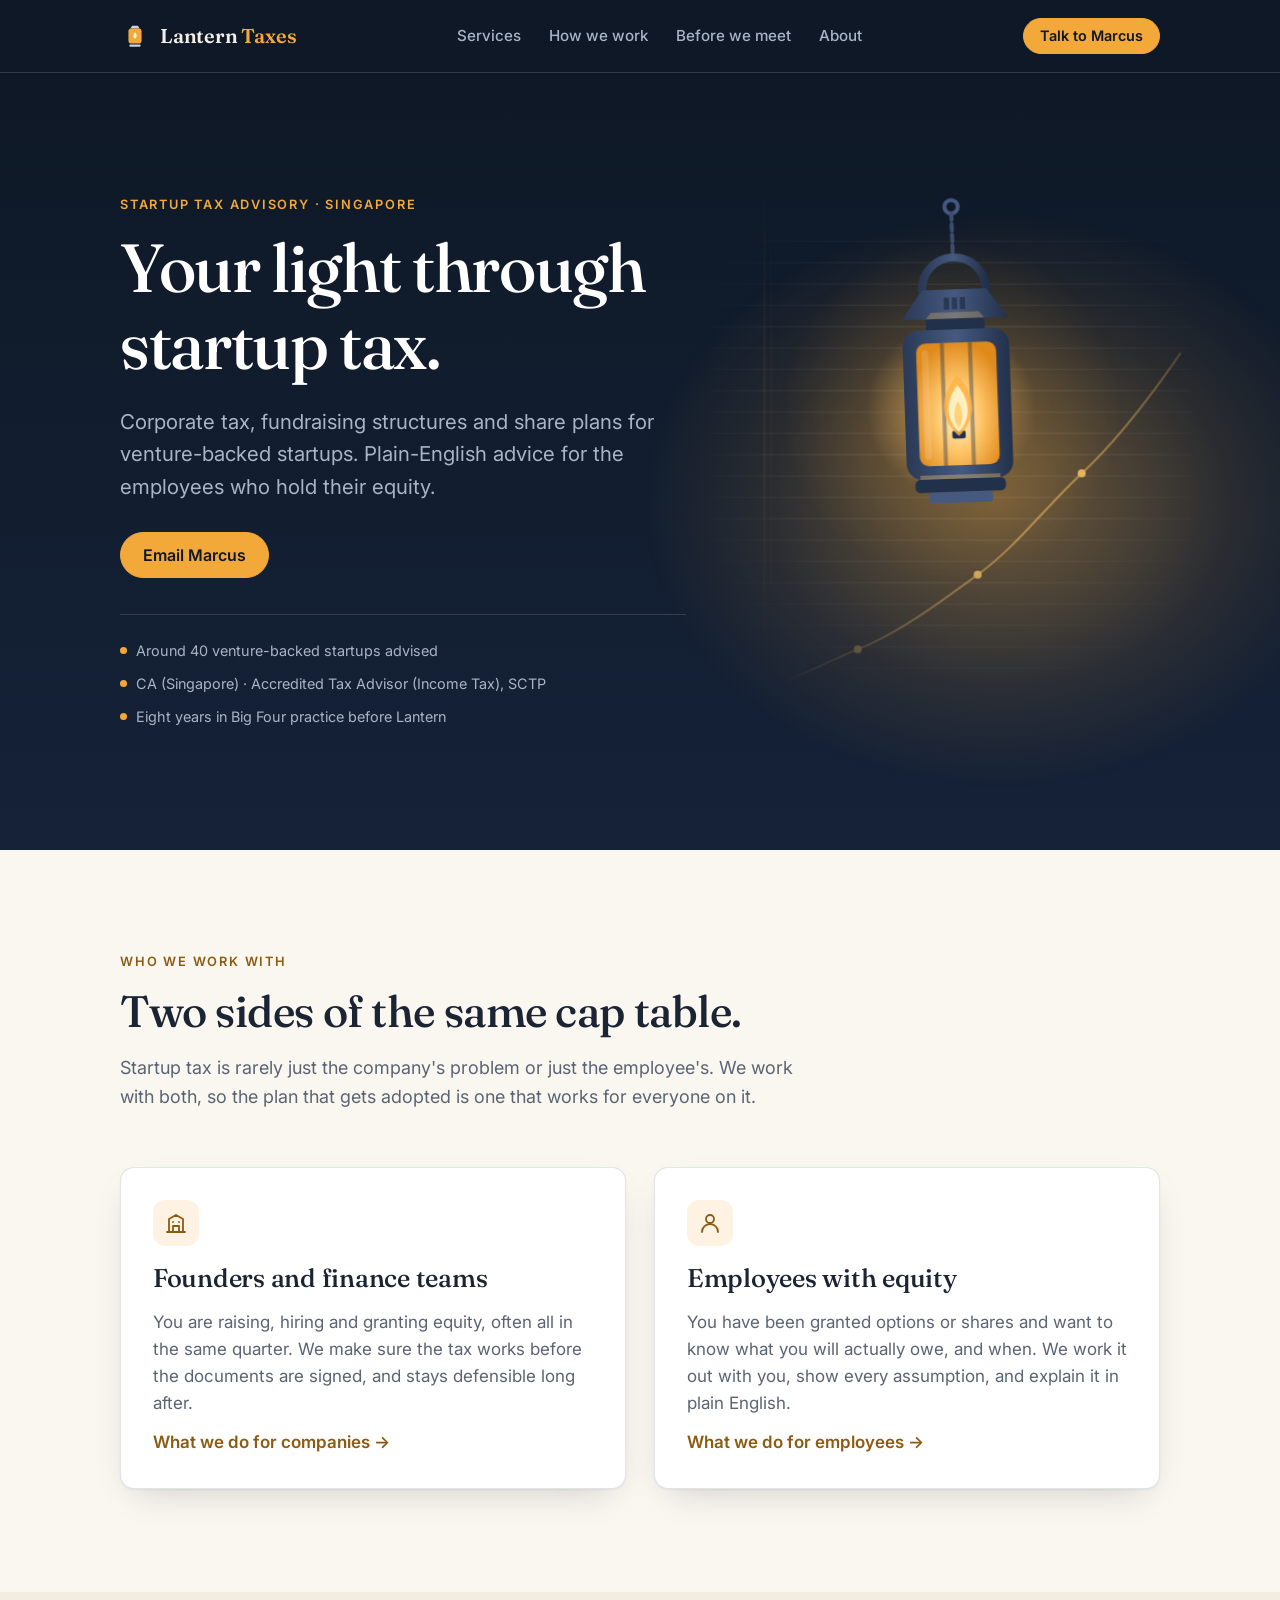
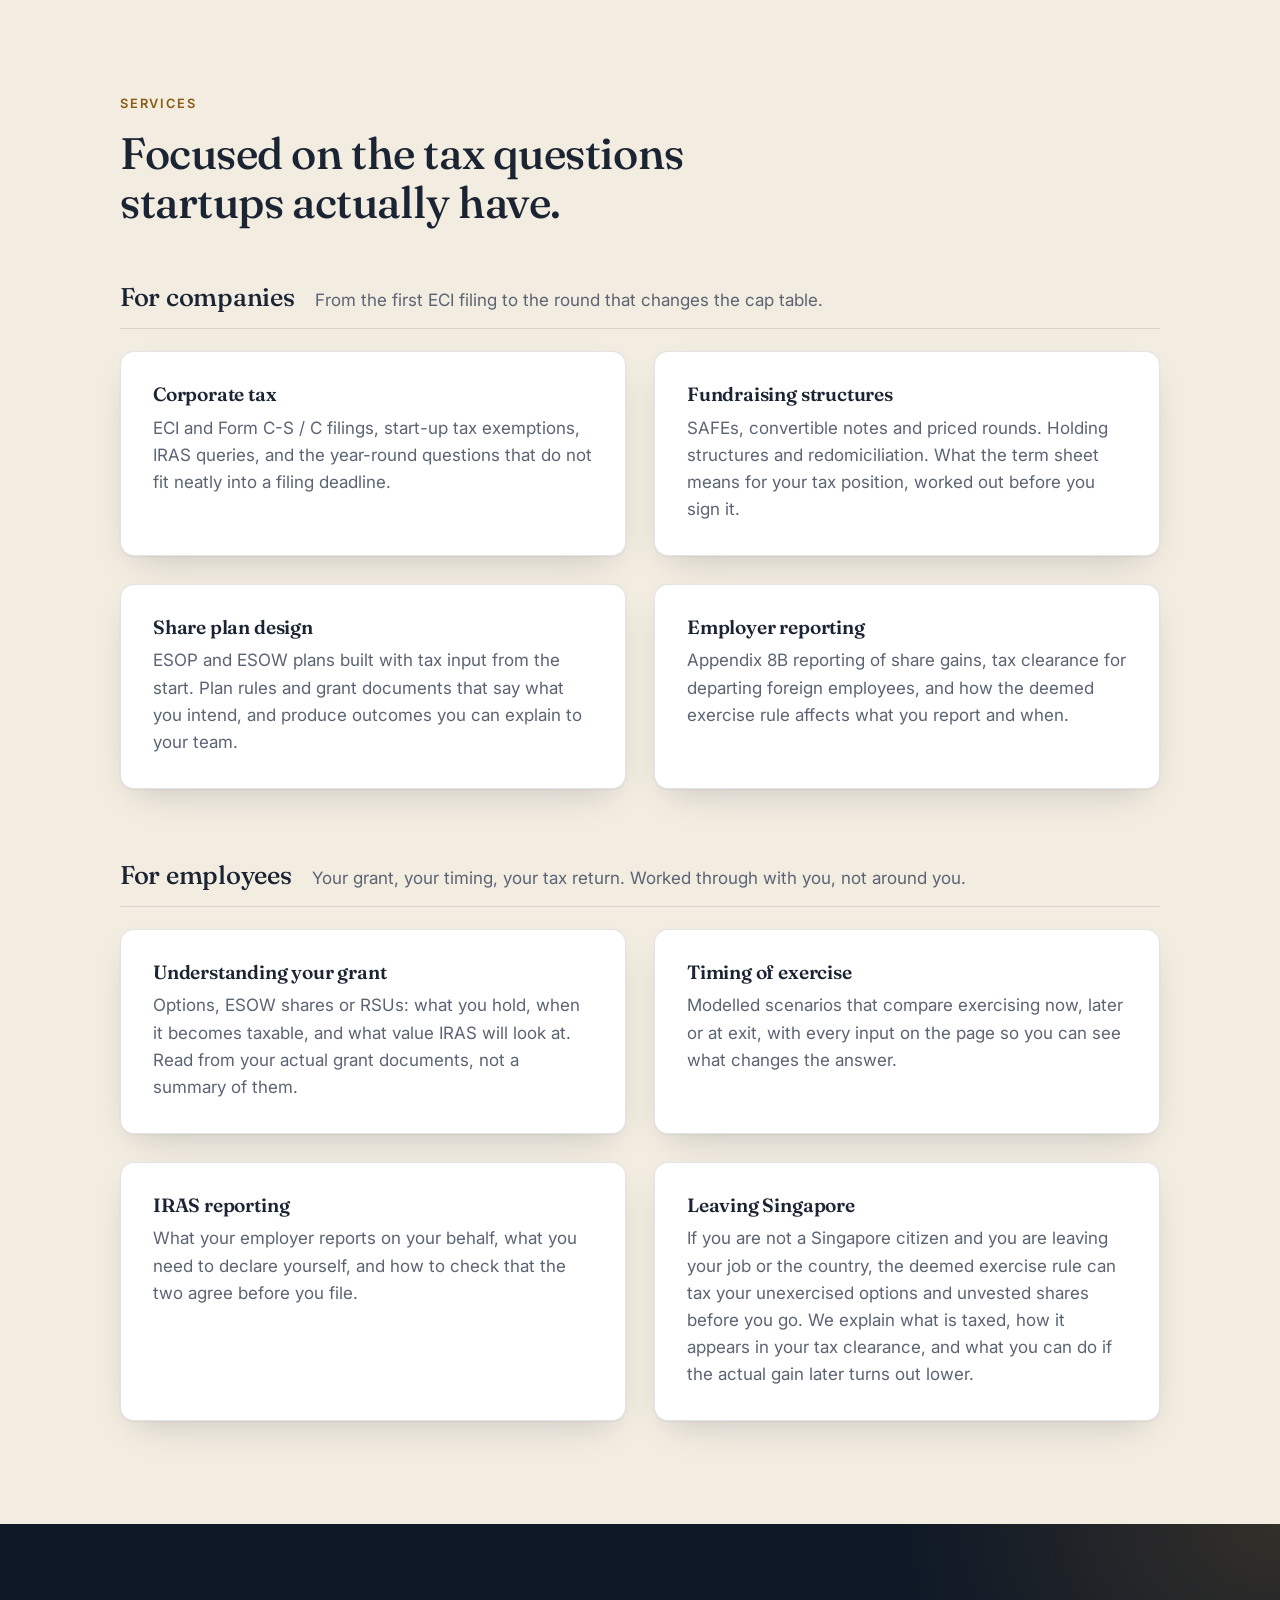
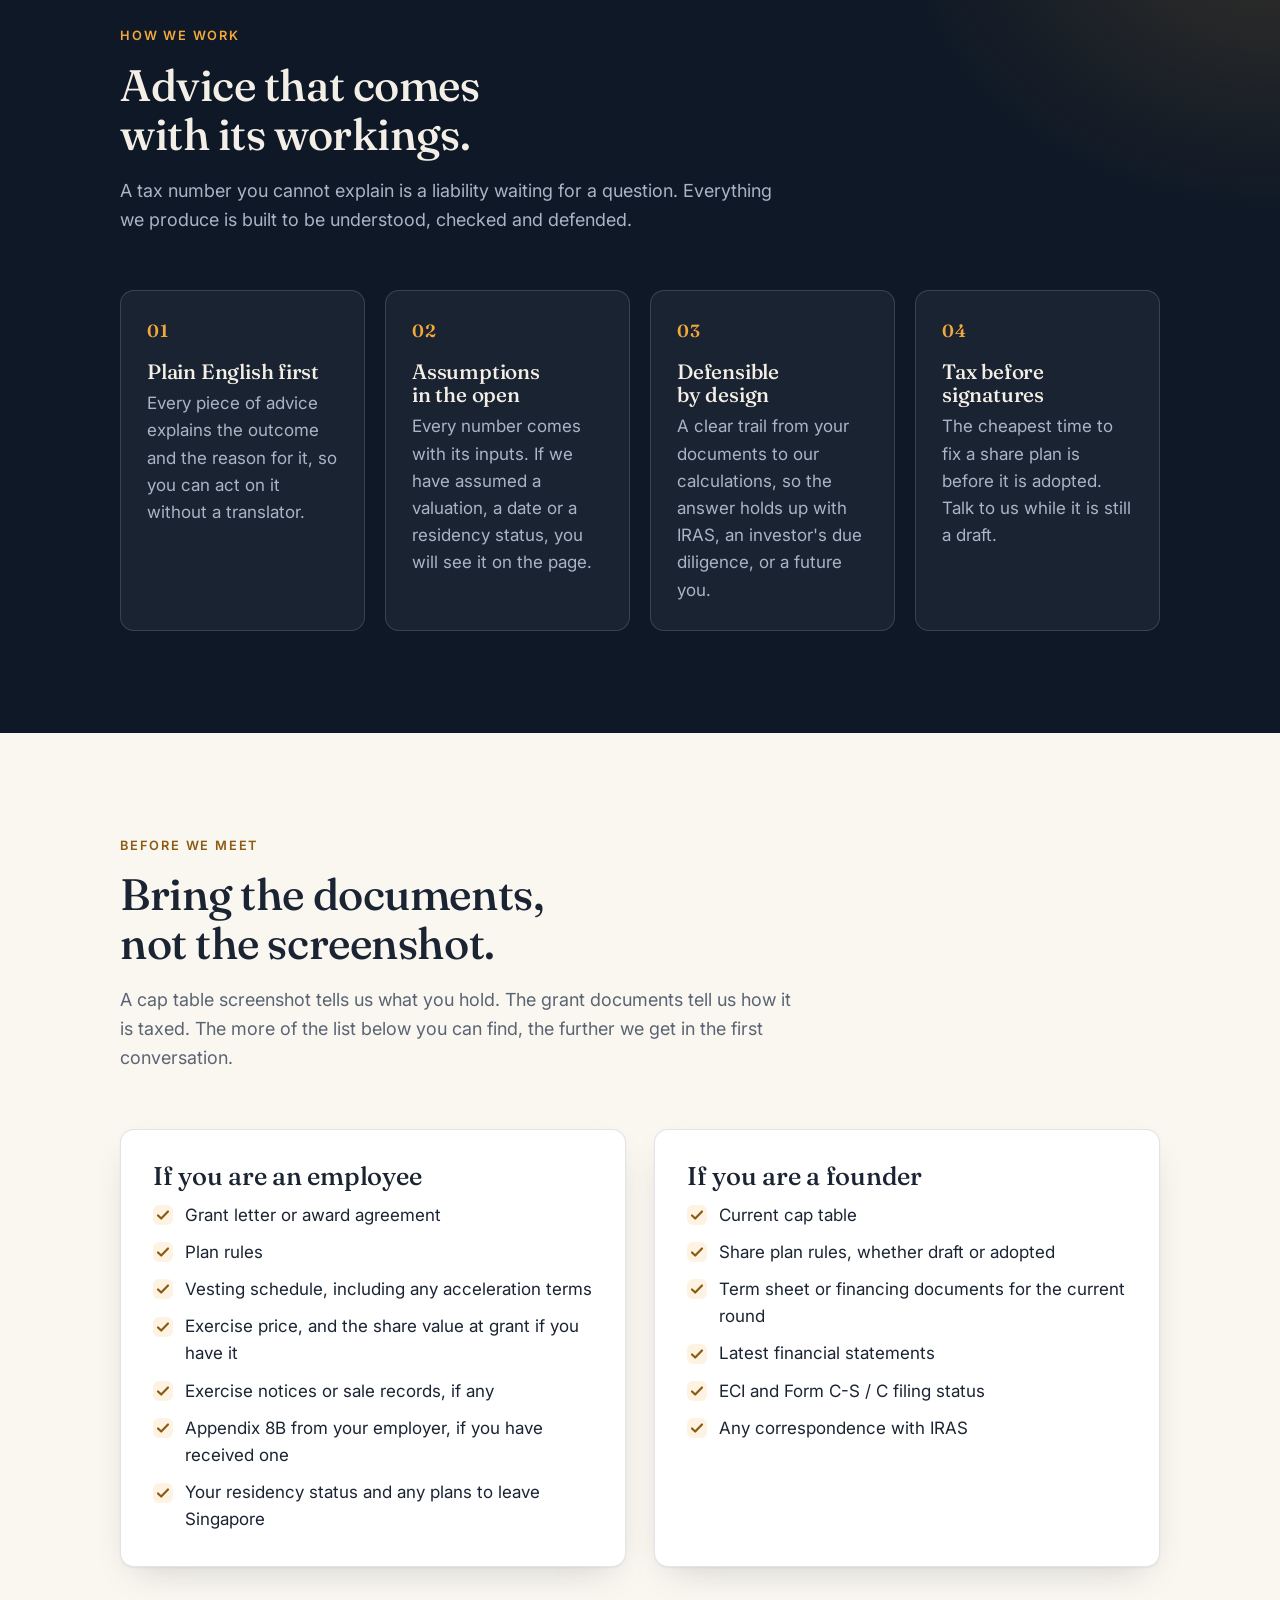
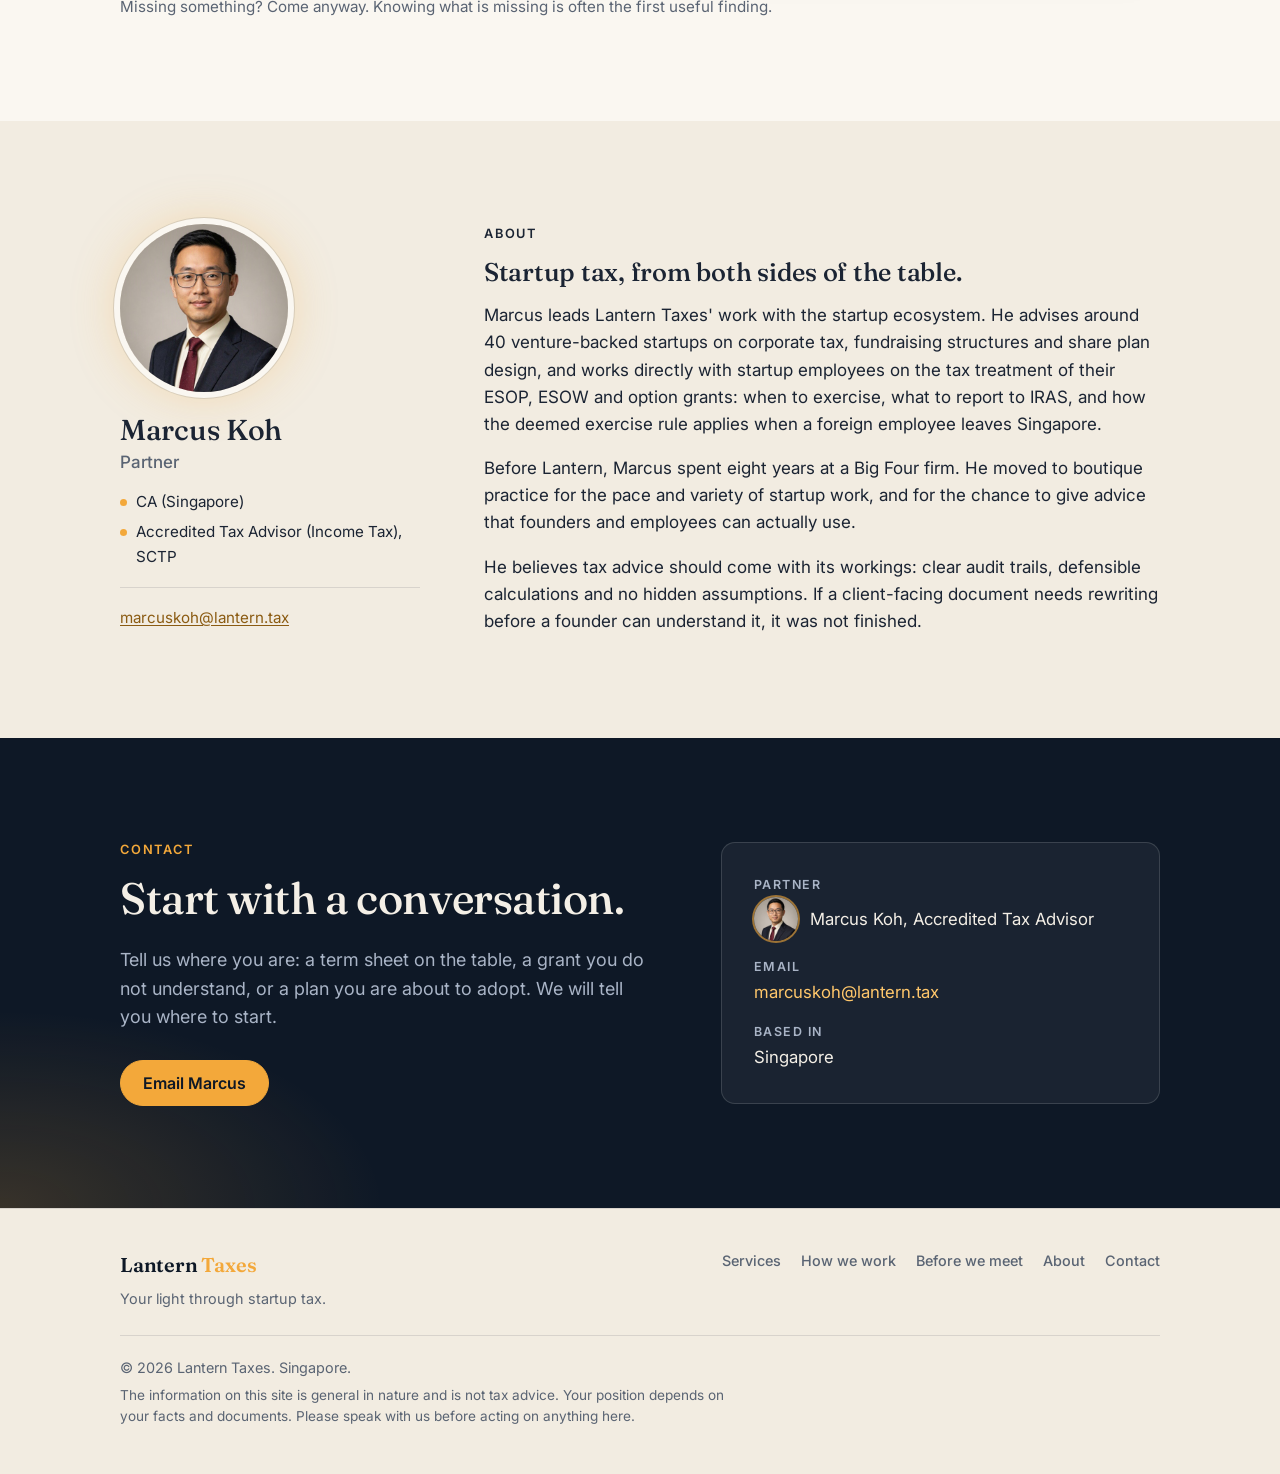
==== commit 040bae19: "Animated lantern scene and social preview image Hero lantern is now a scene: it arrives and ignites " ====
--- a/index.html
+++ b/index.html
@@ -37,29 +37,19 @@
     "@context": "https://schema.org",
     "@type": "AccountingService",
     "name": "Lantern Taxes",
-    "legalName": "Lantern Labs Pte. Ltd.",
     "url": "https://lantern.tax/",
     "image": "https://lantern.tax/og-image.jpg",
     "slogan": "Your light through startup tax.",
     "description": "Singapore tax advisory firm for venture-backed startups and their employees: corporate tax, fundraising structures, share plan design, and advice on ESOP, ESOW and option grants.",
     "email": "marcuskoh@lantern.tax",
-    "telephone": "+65 8115 2581",
     "areaServed": { "@type": "Country", "name": "Singapore" },
-    "address": {
-      "@type": "PostalAddress",
-      "streetAddress": "11 Collyer Quay, #17-00, The Arcade",
-      "addressLocality": "Singapore",
-      "postalCode": "049317",
-      "addressCountry": "SG"
-    },
-    "identifier": { "@type": "PropertyValue", "propertyID": "UEN", "value": "202117064E" },
+    "address": { "@type": "PostalAddress", "addressCountry": "SG" },
     "employee": {
       "@type": "Person",
       "name": "Marcus Koh",
       "image": "https://lantern.tax/marcus.jpeg",
       "jobTitle": "Partner, Accredited Tax Advisor (Income Tax)",
-      "email": "marcuskoh@lantern.tax",
-      "telephone": "+65 8115 2581"
+      "email": "marcuskoh@lantern.tax"
     }
   }
   </script>
@@ -102,7 +92,6 @@
           </p>
           <div class="cta-row">
             <a class="btn btn-primary" href="mailto:marcuskoh@lantern.tax?subject=Enquiry%20from%20lantern.tax">Email Marcus</a>
-            <a class="btn btn-ghost" href="https://wa.me/6581152581?text=Hi%20Marcus%2C%20I%20found%20you%20via%20lantern.tax." rel="noopener">WhatsApp 8115&nbsp;2581</a>
           </div>
           <ul class="proof" aria-label="Credentials">
             <li>Around 40 venture-backed startups advised</li>
@@ -422,7 +411,6 @@
           </ul>
           <ul class="contact-mini">
             <li><a href="mailto:marcuskoh@lantern.tax">marcuskoh@lantern.tax</a></li>
-            <li><a href="tel:+6581152581">+65 8115 2581</a></li>
           </ul>
         </div>
         <div class="about-body">
@@ -460,8 +448,6 @@
           </p>
           <div class="cta-row">
             <a class="btn btn-primary" href="mailto:marcuskoh@lantern.tax?subject=Enquiry%20from%20lantern.tax">Email Marcus</a>
-            <a class="btn btn-ghost" href="https://wa.me/6581152581?text=Hi%20Marcus%2C%20I%20found%20you%20via%20lantern.tax." rel="noopener">WhatsApp</a>
-            <a class="btn btn-ghost" href="tel:+6581152581">Call</a>
           </div>
         </div>
         <div class="contact-card">
@@ -475,20 +461,8 @@
               <dd><a href="mailto:marcuskoh@lantern.tax">marcuskoh@lantern.tax</a></dd>
             </div>
             <div>
-              <dt>Mobile</dt>
-              <dd><a href="tel:+6581152581">+65 8115 2581</a></dd>
-            </div>
-            <div>
-              <dt>Entity</dt>
-              <dd>Lantern Labs Pte. Ltd. &middot; UEN 202117064E</dd>
-            </div>
-            <div>
-              <dt>Office</dt>
-              <dd>
-                11 Collyer Quay, #17-00<br>
-                The Arcade, Singapore 049317<br>
-                <a class="map-link" href="https://maps.google.com/?q=11+Collyer+Quay,+The+Arcade,+Singapore+049317" rel="noopener">View on map</a>
-              </dd>
+              <dt>Based in</dt>
+              <dd>Singapore</dd>
             </div>
           </dl>
         </div>
@@ -511,7 +485,7 @@
         <a href="#contact">Contact</a>
       </nav>
       <div class="footer-meta">
-        <p>&copy; 2026 Lantern Labs Pte. Ltd. (UEN 202117064E), trading as Lantern Taxes &middot; 11 Collyer Quay, #17-00, The Arcade, Singapore 049317</p>
+        <p>&copy; 2026 Lantern Taxes. Singapore.</p>
         <p class="disclaimer">
           The information on this site is general in nature and is not tax advice. Your position depends on your
           facts and documents. Please speak with us before acting on anything here.
--- a/styles.css
+++ b/styles.css
@@ -671,13 +671,6 @@
 }
 .contact-card dd a { text-decoration: none; }
 .contact-card dd a:hover { text-decoration: underline; }
-.map-link {
-  display: inline-block;
-  margin-top: 6px;
-  font-size: 0.9rem;
-  font-weight: 500;
-}
-.map-link::after { content: " \2197"; }
 
 /* Footer ---------------------------------------------------------------- */
 
